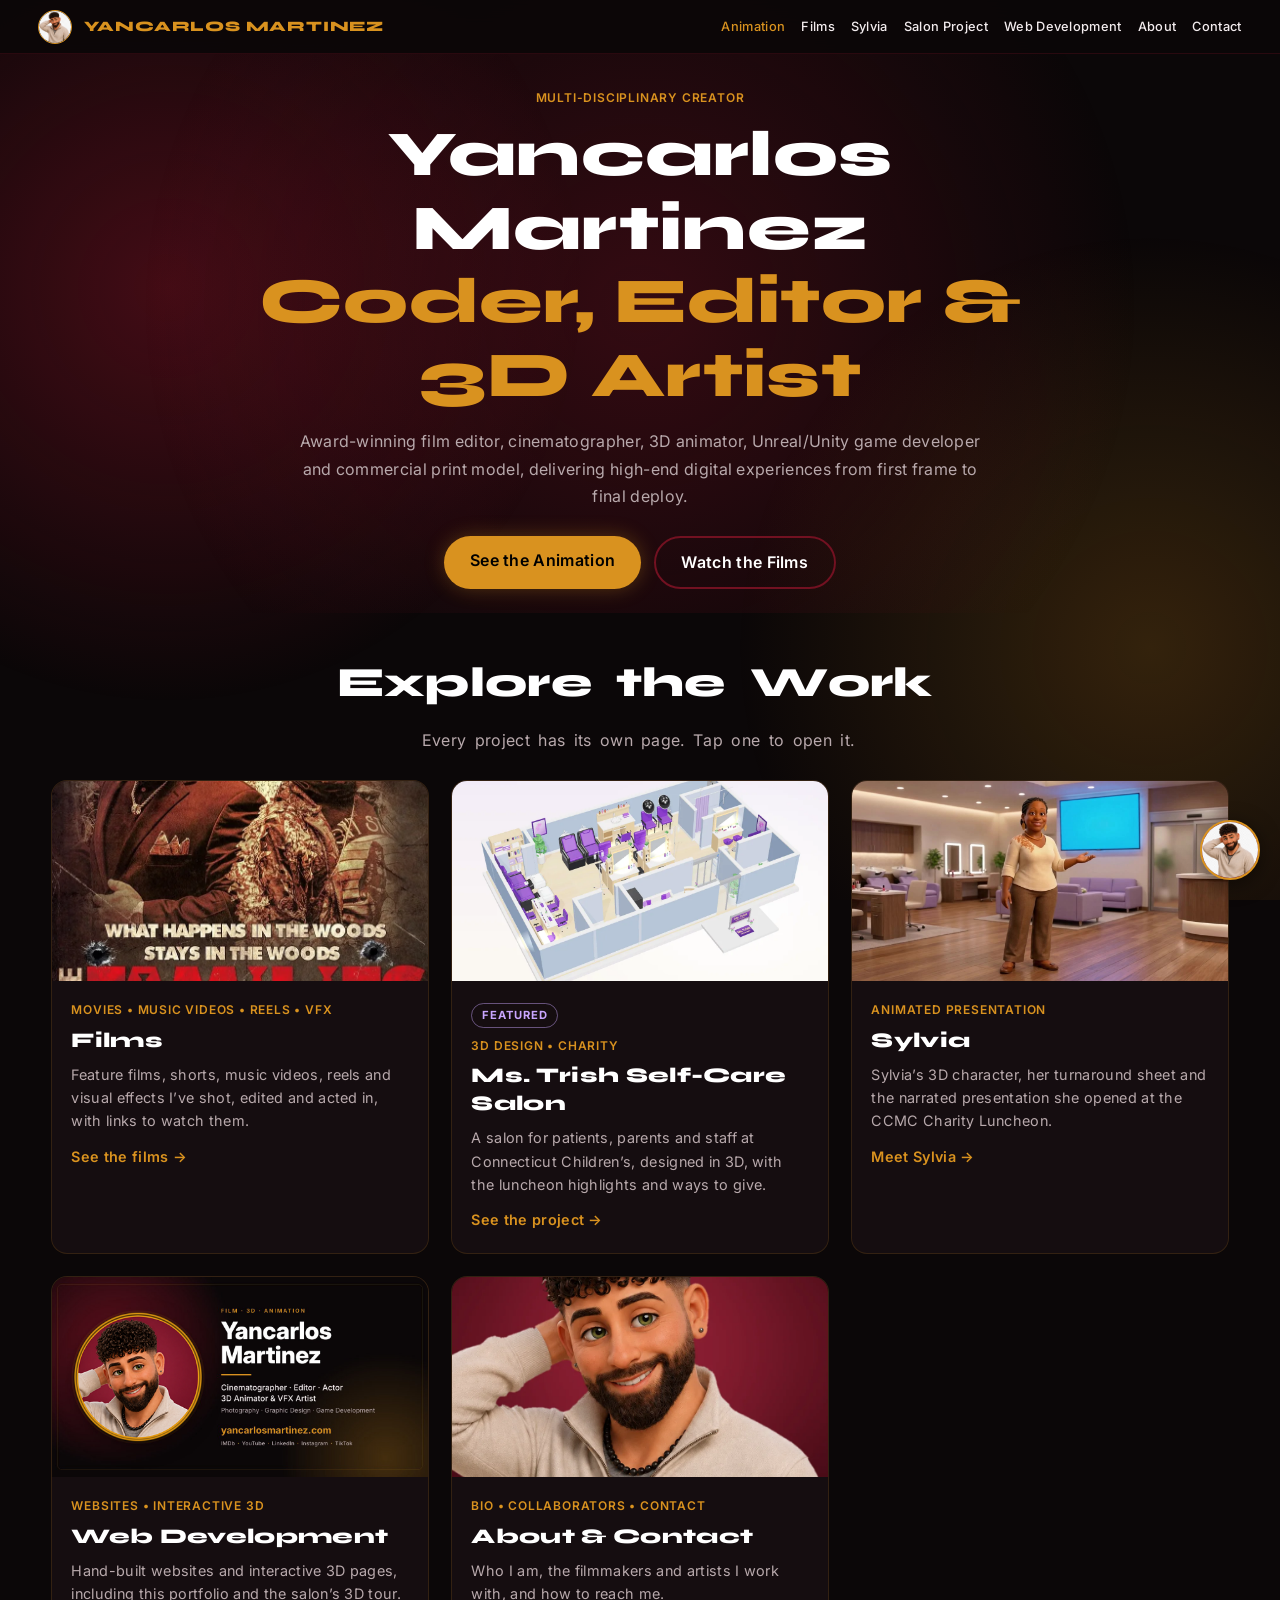
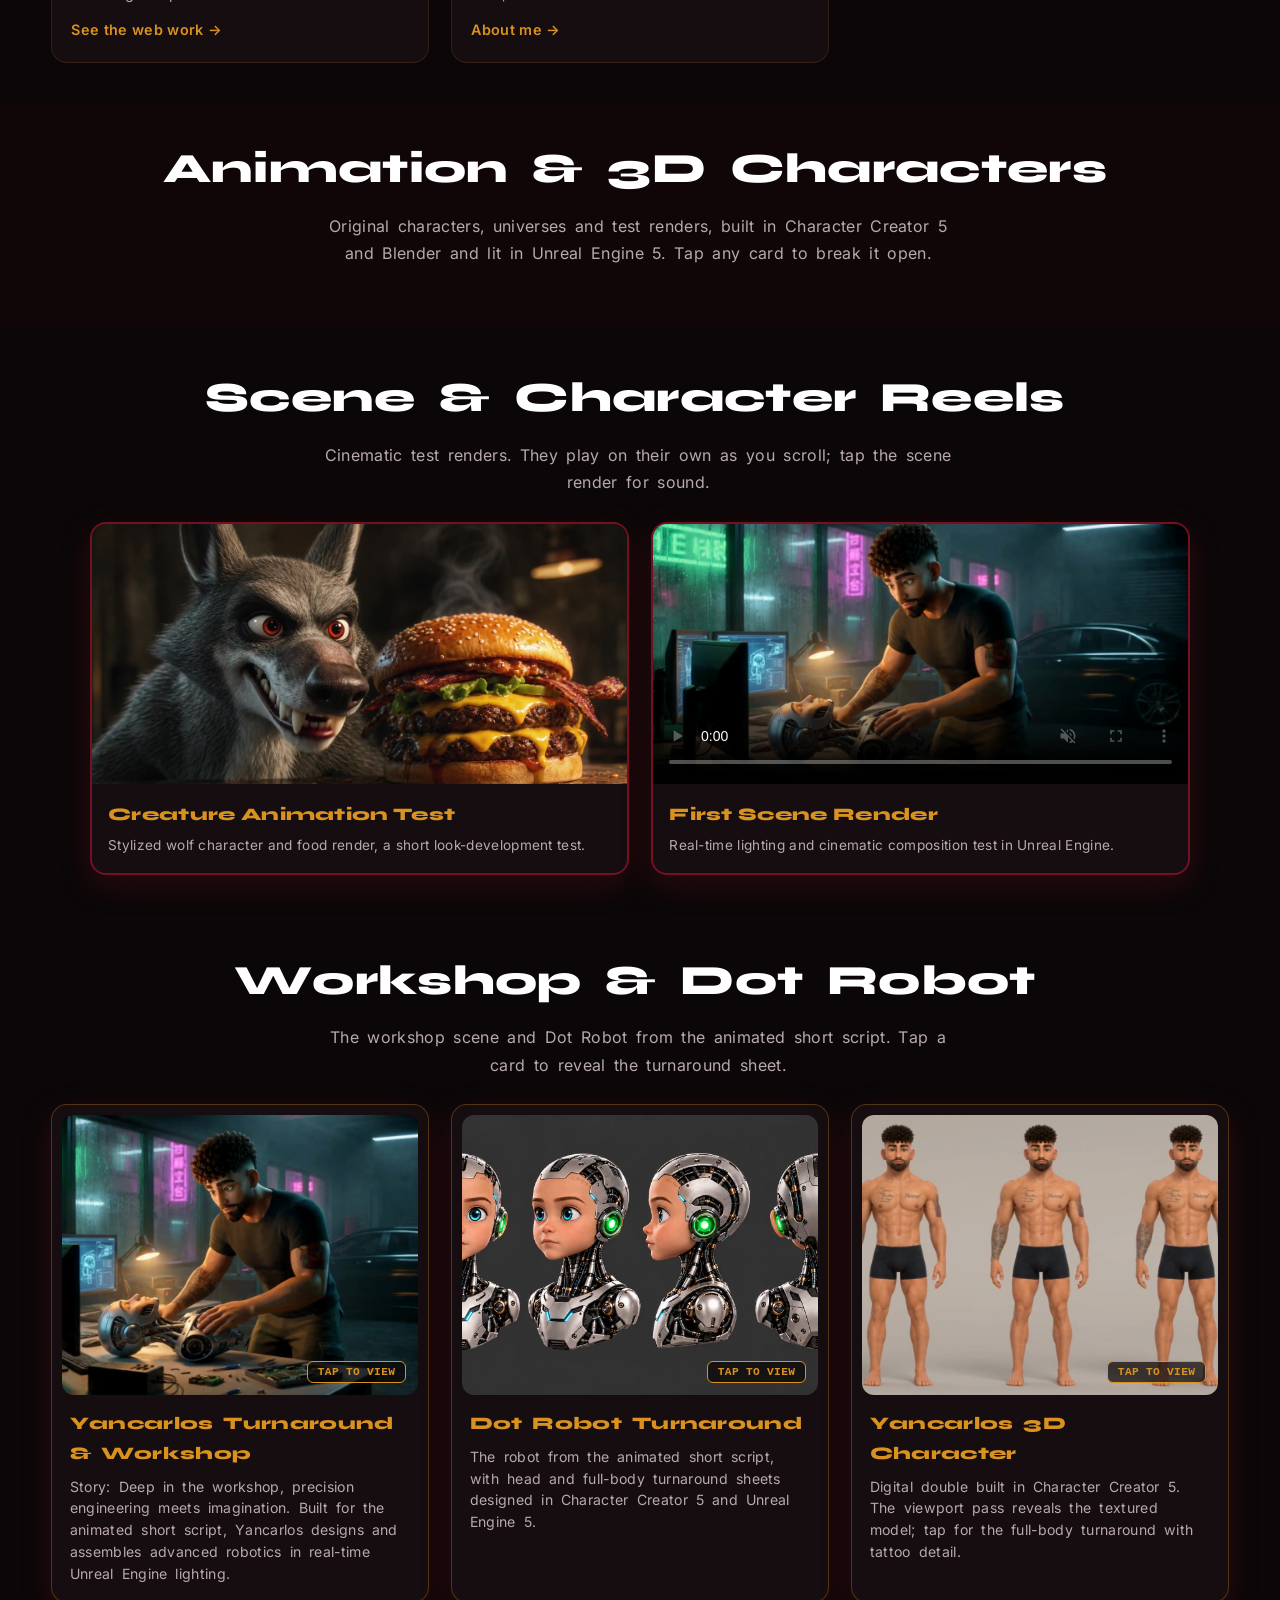
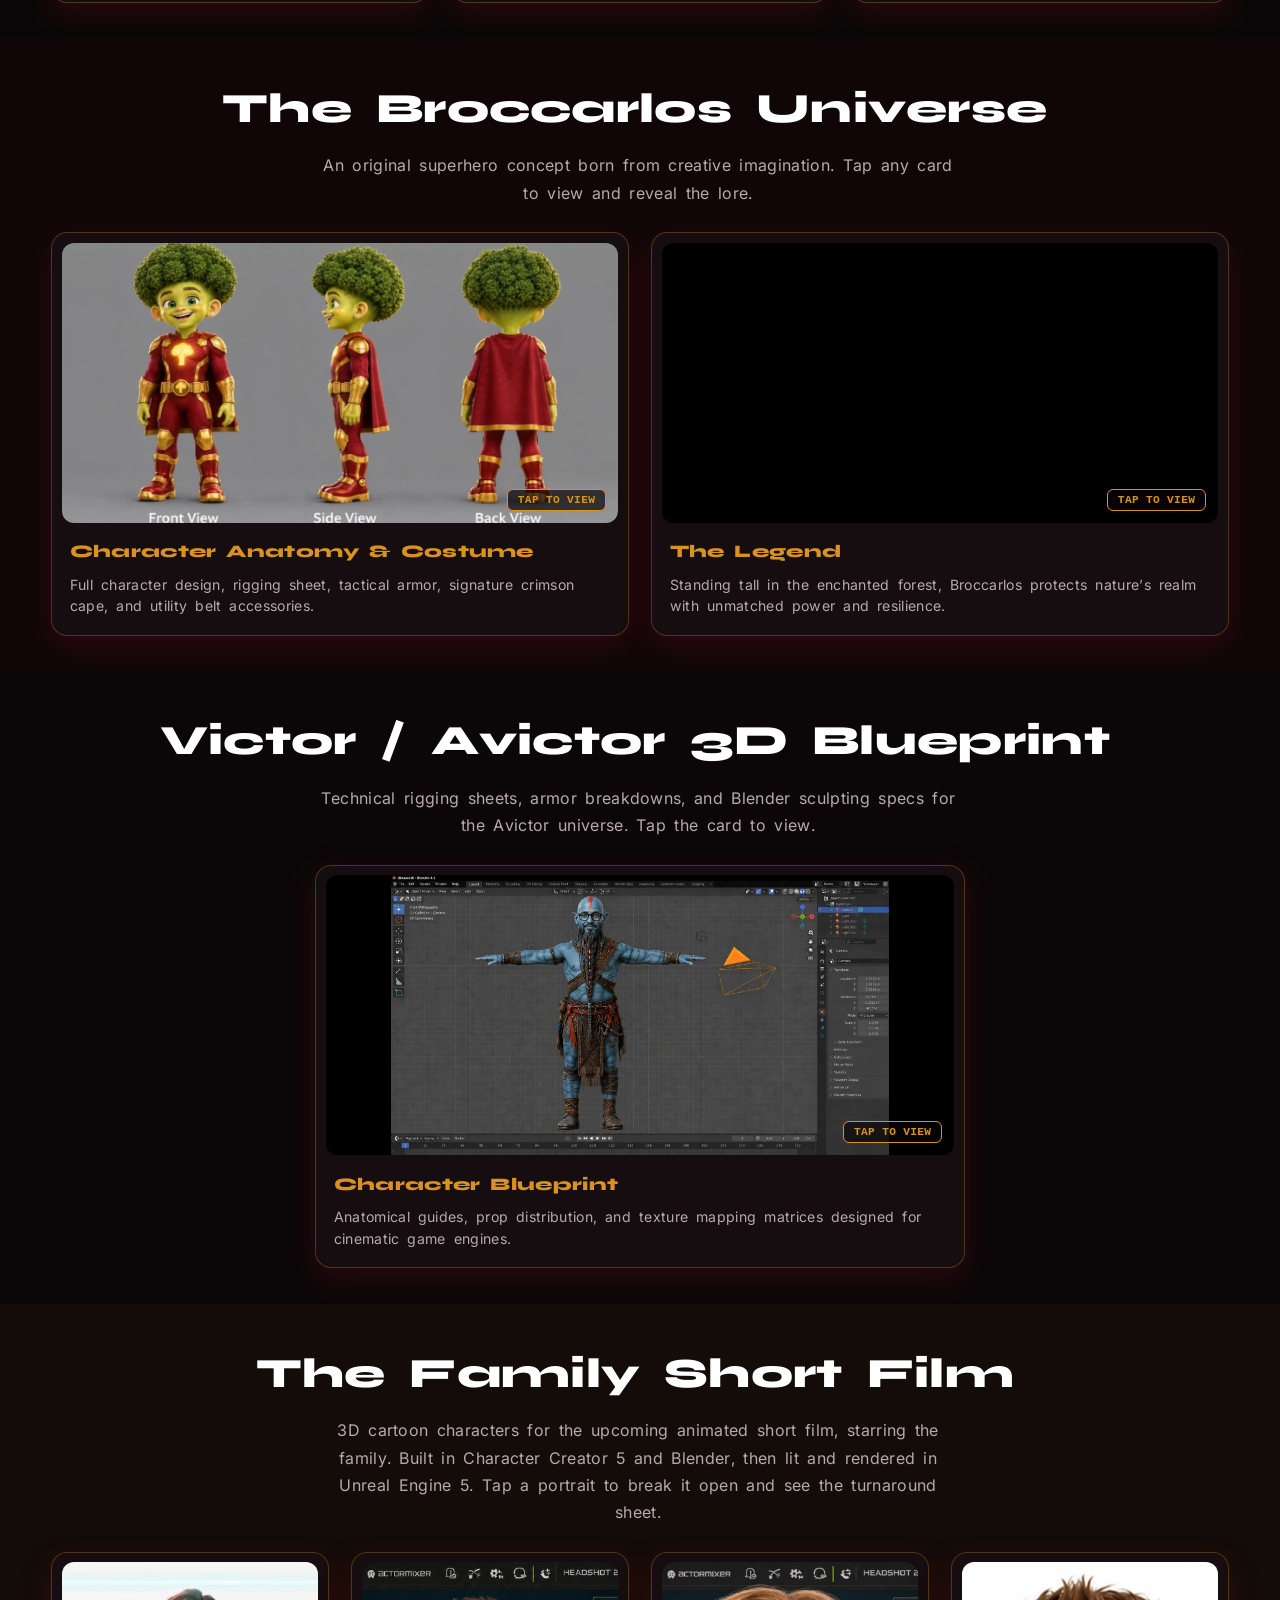
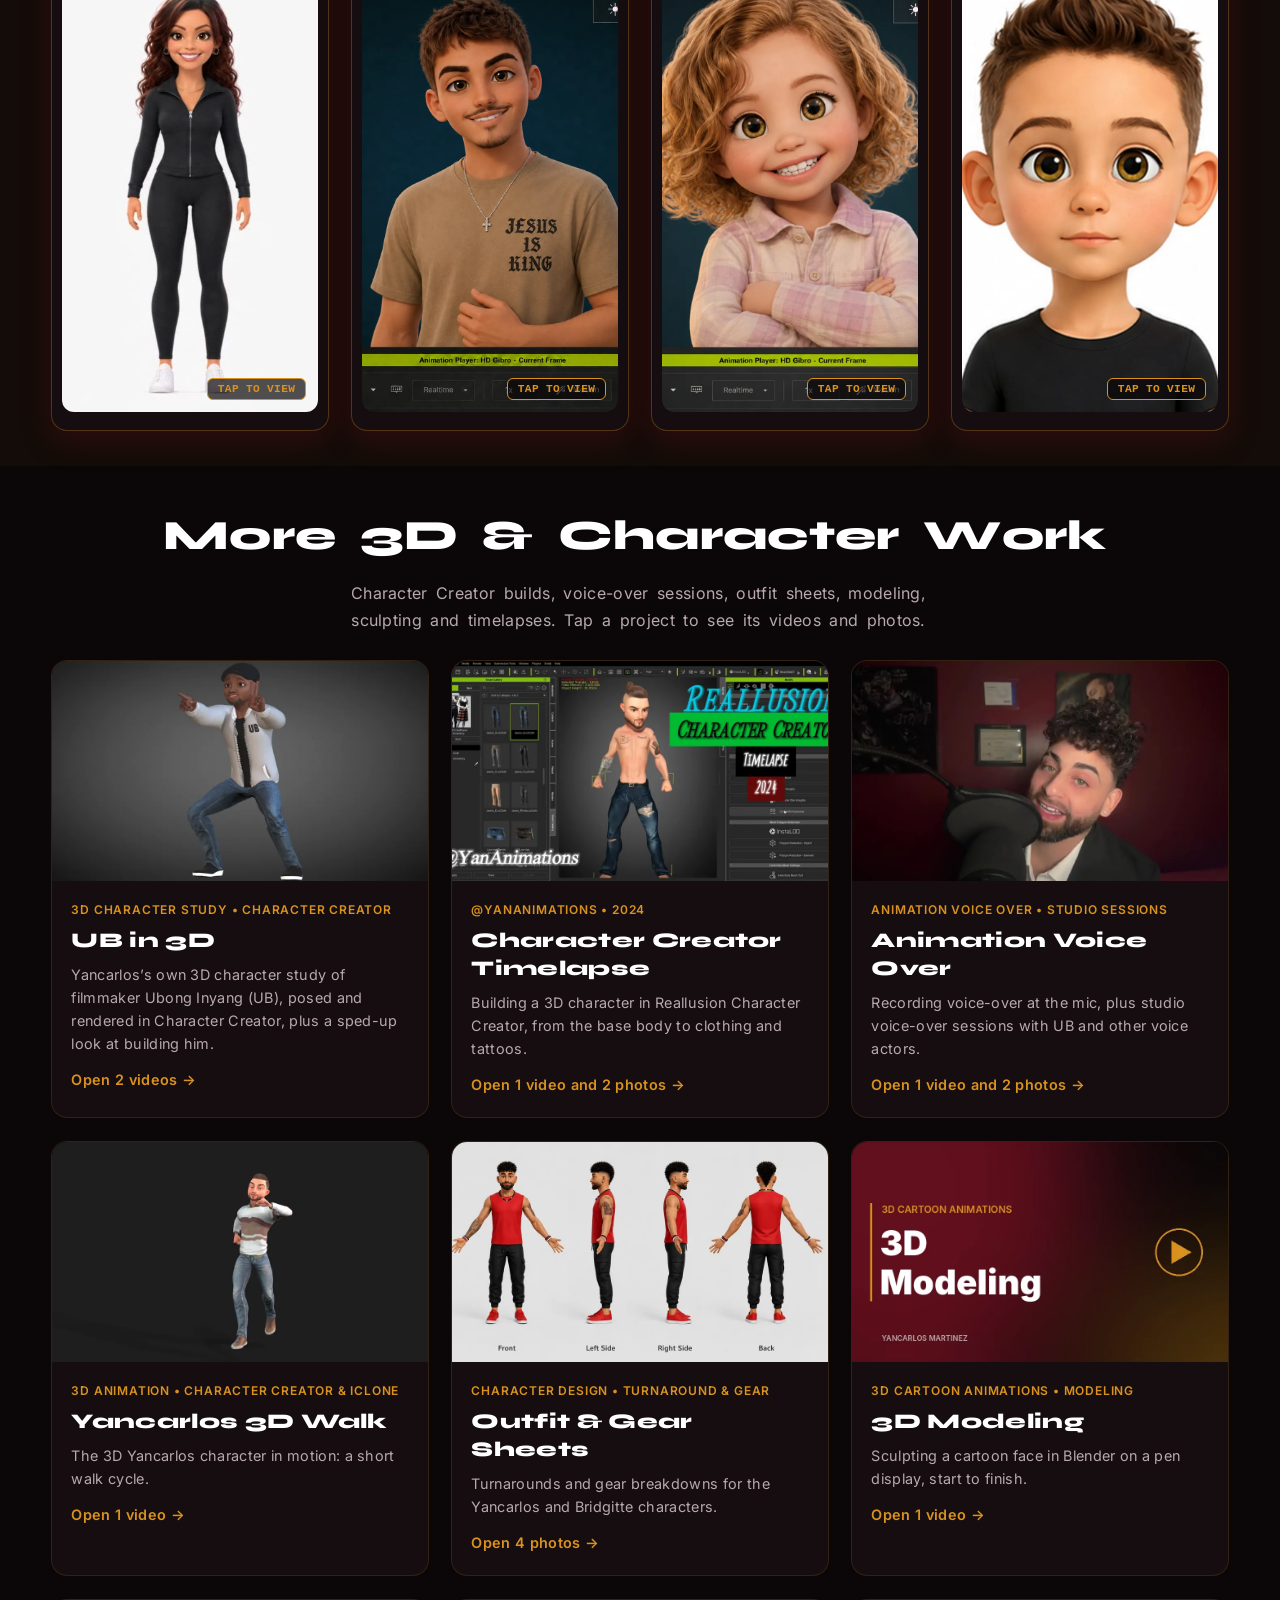
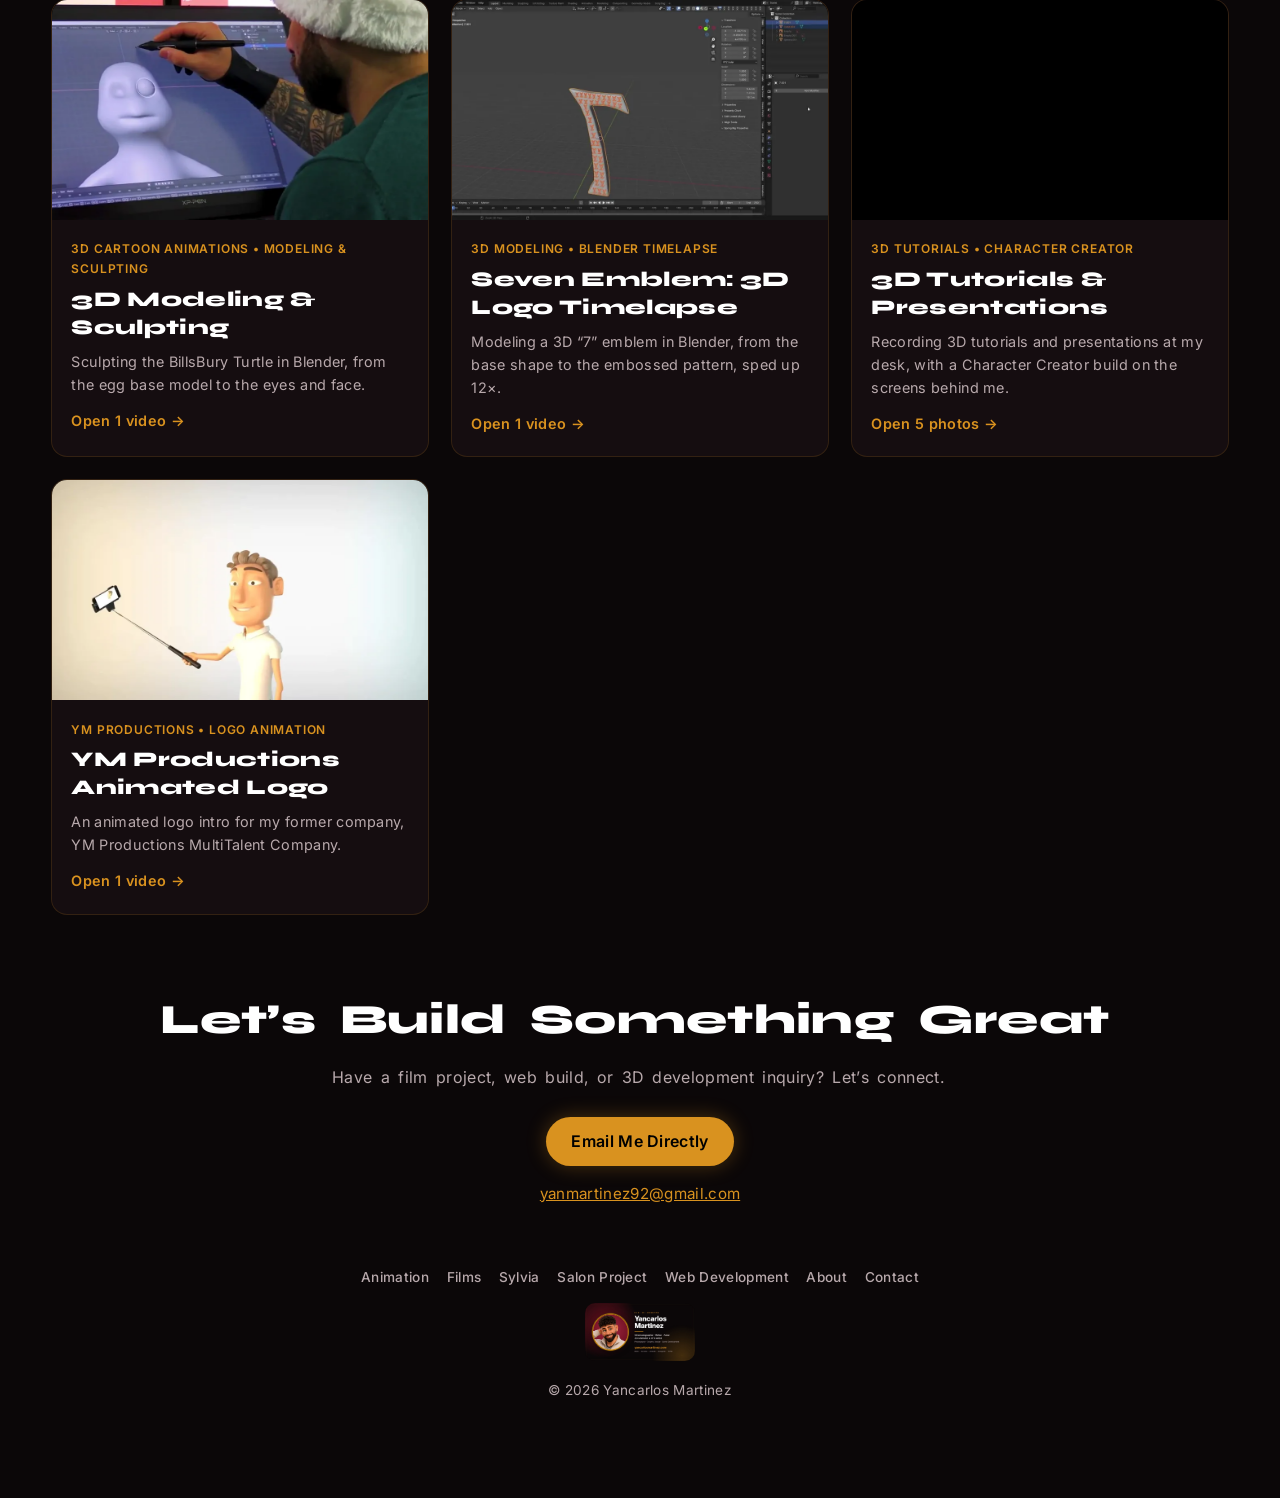
==== index.html @ 9b7ee858 "Group work by studio, fix premiere and voice-over, add cloning highlight, remove Fable Manny Films p" ====
<!DOCTYPE html>
<html lang="en">
<head>
<meta charset="utf-8">
<meta name="viewport" content="width=device-width, initial-scale=1">
<title>Yancarlos Martinez | Cinematographer, Editor, Actor &amp; 3D Animator</title>
<meta name="description" content="Yancarlos Martinez is a cinematographer, film editor, actor, 3D animator and VFX artist. See his animation, 3D characters, films and web work.">
<meta name="author" content="Yancarlos Martinez">
<meta name="robots" content="index, follow, max-image-preview:large">
<link rel="canonical" href="https://www.yancarlosmartinez.com/">
<link rel="icon" type="image/png" sizes="32x32" href="/img/favicon-32.png">
<link rel="apple-touch-icon" href="/img/apple-touch-icon.png">
<meta property="og:type" content="website">
<meta property="og:site_name" content="Yancarlos Martinez">
<meta property="og:url" content="https://www.yancarlosmartinez.com/">
<meta property="og:title" content="Yancarlos Martinez | Cinematographer, Editor, Actor &amp; 3D Animator">
<meta property="og:description" content="Yancarlos Martinez is a cinematographer, film editor, actor, 3D animator and VFX artist. See his animation, 3D characters, films and web work.">
<meta property="og:image" content="https://www.yancarlosmartinez.com/img/og-yancarlos-martinez.jpg">
<meta property="og:image:alt" content="Yancarlos Martinez: cinematographer, editor, actor, 3D animator and VFX artist. yancarlosmartinez.com">
<meta property="og:image:width" content="1200">
<meta property="og:image:height" content="630">
<meta name="twitter:card" content="summary_large_image">
<meta name="twitter:title" content="Yancarlos Martinez | Cinematographer, Editor, Actor &amp; 3D Animator">
<meta name="twitter:description" content="Yancarlos Martinez is a cinematographer, film editor, actor, 3D animator and VFX artist. See his animation, 3D characters, films and web work.">
<meta name="twitter:image" content="https://www.yancarlosmartinez.com/img/og-yancarlos-martinez.jpg">
<script type="application/ld+json">
{"@context": "https://schema.org", "@graph": [{"@type": "Person", "@id": "https://www.yancarlosmartinez.com/#person", "name": "Yancarlos Martinez", "alternateName": ["Yan Martinez", "Yan Carlos Martinez", "Yancarlos Martínez"], "url": "https://www.yancarlosmartinez.com/", "image": "https://www.yancarlosmartinez.com/img/og-yancarlos-martinez.jpg", "jobTitle": ["Cinematographer", "Film Editor", "Actor", "3D Animator", "VFX Artist"], "description": "Cinematographer, film editor, actor, 3D animator and VFX artist. Also a photographer, graphic designer, web developer and game developer.", "knowsAbout": ["Cinematography", "Film editing", "Visual effects", "3D animation", "Character Creator", "Blender", "Unreal Engine", "Unity", "Photography", "Graphic design", "Web development", "Game development"], "email": "mailto:yanmartinez92@gmail.com", "alumniOf": ["New York Film Academy", "Goodwin College"], "sameAs": ["https://www.imdb.com/name/nm11192416/", "https://www.linkedin.com/in/yancarlos-martinez-56a610203/", "https://www.youtube.com/@YanAnimations3D", "https://www.instagram.com/yancarlosmart1nez/", "https://www.facebook.com/yancarlosmart1nez/", "https://www.tiktok.com/@yancarlosmart1nez"]}, {"@type": "WebSite", "@id": "https://www.yancarlosmartinez.com/#website", "name": "Yancarlos Martinez", "alternateName": "yancarlosmartinez.com", "url": "https://www.yancarlosmartinez.com/", "publisher": {"@id": "https://www.yancarlosmartinez.com/#person"}}, {"@type": "ProfilePage", "@id": "https://www.yancarlosmartinez.com/#page", "url": "https://www.yancarlosmartinez.com/", "name": "Yancarlos Martinez | Cinematographer, Editor, Actor & 3D Animator", "isPartOf": {"@id": "https://www.yancarlosmartinez.com/#website"}, "mainEntity": {"@id": "https://www.yancarlosmartinez.com/#person"}}]}
</script>
<link rel="preconnect" href="https://fonts.googleapis.com">
<link rel="preconnect" href="https://fonts.gstatic.com" crossorigin>
<link href="https://fonts.googleapis.com/css2?family=Syne:wght@700;800&family=Inter:wght@400;500;600&display=swap" rel="stylesheet">
<link rel="stylesheet" href="/assets/site.css?v=20261103b">
</head>
<body class="page-home">

<div class="amb" aria-hidden="true"><i class="orb o1"></i><i class="orb o2"></i></div>

<header>
  <a href="/" class="brand"><img src="/img/yans-cartoon-headshot.webp" alt="Yancarlos"><span>YANCARLOS MARTINEZ</span></a>
  <button id="mn" aria-label="Open menu" aria-expanded="false" aria-controls="nv">&#9776;</button>
  <nav id="nv">
    <a href="/" aria-current="page">Animation</a>
    <a href="/films/">Films</a>
    <a href="/sylvia/">Sylvia</a>
    <a href="/salon/">Salon Project</a>
    <a href="/web-development/">Web Development</a>
    <a href="/about/">About</a>
    <a href="/about/#contact">Contact</a>
  </nav>
</header>

<main>
<!-- Intro video: appears only once /media/yancarlos-intro.mp4 is uploaded; visitors can skip it -->
<div id="intro" class="intro" hidden>
  <video id="introV" data-src="/media/yancarlos-intro.mp4" muted playsinline preload="none" aria-label="Yancarlos Martinez animated intro"></video>
  <div class="ib"><button id="introSnd" type="button">Sound on</button><button id="skip" class="skip" type="button">Skip intro ›</button></div>
</div>

<section class="hero">
  <div>
    <div class="meta">Multi-Disciplinary Creator</div>
    <h1>Yancarlos Martinez <span>Coder, Editor &amp; 3D Artist</span></h1>
    <p>Award-winning film editor, cinematographer, 3D animator, Unreal/Unity game developer and commercial print model, delivering high-end digital experiences from first frame to final deploy.</p>
    <div class="btns"><a href="#animation" class="btn btn-primary">See the Animation</a><a href="/films/" class="btn btn-outline">Watch the Films</a></div>
  </div>
</section>

<section id="explore">
  <h2 class="ttl shatter">Explore the Work</h2>
  <p class="desc shatter">Every project has its own page. Tap one to open it.</p>
  <div class="grid dir">
    <div class="card"><a href="/films/"><img src="/work/the-families-feud/thumb.webp" alt="The Families Feud movie poster" loading="lazy" decoding="async"><div class="cc"><div class="meta">Movies • Music Videos • Reels • VFX</div><h3>Films</h3><p>Feature films, shorts, music videos, reels and visual effects I’ve shot, edited and acted in, with links to watch them.</p><span class="more">See the films →</span></div></a></div>
    <div class="card"><a href="/salon/"><img src="/salon/img/salon-full.webp" alt="3D model of the Ms. Trish Self-Care Salon" loading="lazy" decoding="async"><div class="cc"><span class="tag">Featured</span><div class="meta">3D Design • Charity</div><h3>Ms. Trish Self-Care Salon</h3><p>A salon for patients, parents and staff at Connecticut Children’s, designed in 3D, with the luncheon highlights and ways to give.</p><span class="more">See the project →</span></div></a></div>
    <div class="card"><a href="/sylvia/"><img src="/img/sylvia-speech-poster.jpg" alt="Sylvia’s animated welcome" loading="lazy" decoding="async"><div class="cc"><div class="meta">Animated Presentation</div><h3>Sylvia</h3><p>Sylvia’s 3D character, her turnaround sheet and the narrated presentation she opened at the CCMC Charity Luncheon.</p><span class="more">Meet Sylvia →</span></div></a></div>
    <div class="card"><a href="/web-development/"><img src="/img/og-yancarlos-martinez.jpg" alt="The yancarlosmartinez.com share card" loading="lazy" decoding="async"><div class="cc"><div class="meta">Websites • Interactive 3D</div><h3>Web Development</h3><p>Hand-built websites and interactive 3D pages, including this portfolio and the salon’s 3D tour.</p><span class="more">See the web work →</span></div></a></div>
    <div class="card"><a href="/about/"><img src="/img/about-portrait.webp" alt="Yancarlos as a 3D cartoon character" loading="lazy" decoding="async"><div class="cc"><div class="meta">Bio • Collaborators • Contact</div><h3>About &amp; Contact</h3><p>Who I am, the filmmakers and artists I work with, and how to reach me.</p><span class="more">About me →</span></div></a></div>
  </div>
</section>

<section id="animation" class="tint">
  <h2 class="ttl shatter">Animation &amp; 3D Characters</h2>
  <p class="desc shatter">Original characters, universes and test renders, built in Character Creator 5 and Blender and lit in Unreal Engine 5. Tap any card to break it open.</p>
</section>

<!-- Reels: the creature test plays on its own (silent loop); the first scene render has player controls -->
<section id="reels">
  <h2 class="ttl shatter">Scene &amp; Character Reels</h2>
  <p class="desc shatter">Cinematic test renders. They play on their own as you scroll; tap the scene render for sound.</p>
  <div class="grid" style="max-width:1100px;margin:0 auto">
    <div class="vid">
      <video src="/ResultVideo.mp4" poster="/img/result-video-poster.jpg" autoplay muted loop playsinline preload="auto" aria-label="Creature animation test"></video>
      <div><h3>Creature Animation Test</h3><p>Stylized wolf character and food render, a short look-development test.</p></div>
    </div>
    <div class="vid">
      <video src="/Yan%27s%20first%20scene.mp4" poster="/img/first-scene-poster.jpg" controls muted loop playsinline preload="metadata" aria-label="First scene render"></video>
      <div><h3>First Scene Render</h3><p>Real-time lighting and cinematic composition test in Unreal Engine.</p></div>
    </div>
  </div>
</section>

<section id="workshop-section">
  <h2 class="ttl shatter">Workshop &amp; Dot Robot</h2>
  <p class="desc shatter">The workshop scene and Dot Robot from the animated short script. Tap a card to reveal the turnaround sheet.</p>
  <div class="grid">
    <div class="flip-card">
      <div class="stage"><div class="ff"><video src="/Yan%27s%20first%20scene.mp4" poster="/img/first-scene-poster.jpg" autoplay muted loop playsinline preload="metadata"></video></div><div class="fb"><img src="/img/yans-turnaround-sheet.webp" alt="Yancarlos turnaround sheet" loading="lazy" decoding="async"></div></div>
      <div class="info"><h3 class="shatter">Yancarlos Turnaround &amp; Workshop</h3><p class="shatter">Story: Deep in the workshop, precision engineering meets imagination. Built for the animated short script, Yancarlos designs and assembles advanced robotics in real-time Unreal Engine lighting.</p></div>
    </div>
    <div class="flip-card">
      <div class="stage"><div class="ff"><img src="/img/dot-robot-head-turnaround-sheet.webp" alt="Dot Robot head turnaround: front, three-quarter, side and back" loading="lazy" decoding="async"></div><div class="fb"><img src="/img/dot-robot-full-body-turnaround-sheet.webp" alt="Dot Robot full-body turnaround" loading="lazy" decoding="async"></div></div>
      <div class="info"><h3 class="shatter">Dot Robot Turnaround</h3><p class="shatter">The robot from the animated short script, with head and full-body turnaround sheets designed in Character Creator 5 and Unreal Engine 5.</p></div>
    </div>
    <div class="flip-card">
      <div class="stage"><div class="ff"><video src="/Yan%20Turnaround%20viewport.mp4" poster="/img/yan-viewport-poster.jpg" autoplay muted loop playsinline preload="metadata" aria-label="Yancarlos 3D character turnaround in the viewport"></video></div><div class="fb"><img src="/img/yan-tattoos.webp" alt="Yancarlos 3D character full-body turnaround with tattoo detail" loading="lazy" decoding="async"></div></div>
      <div class="info"><h3 class="shatter">Yancarlos 3D Character</h3><p class="shatter">Digital double built in Character Creator 5. The viewport pass reveals the textured model; tap for the full-body turnaround with tattoo detail.</p></div>
    </div>
  </div>
</section>

<section id="broccoli-section" class="tint">
  <h2 class="ttl shatter">The Broccarlos Universe</h2>
  <p class="desc shatter">An original superhero concept born from creative imagination. Tap any card to view and reveal the lore.</p>
  <div class="grid">
    <div class="flip-card">
      <div class="stage"><div class="ff"><video src="/Broccarlos%20Viewport.mp4" poster="/img/broccarlos-viewport-poster.jpg" autoplay muted loop playsinline preload="metadata" aria-label="Broccarlos turnaround in the viewport"></video></div><div class="fb"><img src="/img/broccoli-hero-costume-breakdown-sheet.webp" alt="Broccarlos costume breakdown" loading="lazy" decoding="async"></div></div>
      <div class="info"><h3 class="shatter">Character Anatomy &amp; Costume</h3><p class="shatter">Full character design, rigging sheet, tactical armor, signature crimson cape, and utility belt accessories.</p></div>
    </div>
    <div class="flip-card">
      <div class="stage"><div class="ff"><img src="/img/broccoli-hero-in-the-enchanted-forest.webp" alt="Broccarlos in the enchanted forest" loading="lazy" decoding="async"></div><div class="fb"><img src="/img/broccoli-boy-character-turnaround.webp" alt="Broccarlos turnaround" loading="lazy" decoding="async"></div></div>
      <div class="info"><h3 class="shatter">The Legend</h3><p class="shatter">Standing tall in the enchanted forest, Broccarlos protects nature’s realm with unmatched power and resilience.</p></div>
    </div>
  </div>
</section>

<section id="victor-section">
  <h2 class="ttl shatter">Victor / Avictor 3D Blueprint</h2>
  <p class="desc shatter">Technical rigging sheets, armor breakdowns, and Blender sculpting specs for the Avictor universe. Tap the card to view.</p>
  <div class="mid">
    <div class="flip-card">
      <div class="stage"><div class="ff"><img class="fit" src="/img/blender-avictor.webp" alt="Avictor rigged in Blender" loading="lazy" decoding="async"></div><div class="fb"><img src="/img/victor-character-blueprint.webp" alt="Victor character blueprint" loading="lazy" decoding="async"></div></div>
      <div class="info"><h3 class="shatter">Character Blueprint</h3><p class="shatter">Anatomical guides, prop distribution, and texture mapping matrices designed for cinematic game engines.</p></div>
    </div>
  </div>
</section>

<!-- Family: short film cast (tap a portrait to shatter it into the turnaround sheet) -->
<section class="tint2" id="family-section">
  <h2 class="ttl shatter">The Family Short Film</h2>
  <p class="desc shatter">3D cartoon characters for the upcoming animated short film, starring the family. Built in Character Creator 5 and Blender, then lit and rendered in Unreal Engine 5. Tap a portrait to break it open and see the turnaround sheet.</p>
  <div class="grid fam">
    <div class="flip-card">
      <div class="stage">
        <div class="ff"><video src="/Bri%20Turnaround%20Viewport.mp4" poster="/img/bri-viewport-poster.jpg" autoplay muted loop playsinline preload="metadata" aria-label="Bridgitte turnaround in the viewport"></video></div>
        <div class="fb sheet">
          <div class="sheet-img"><img src="/img/bri-profile.webp" alt="Bridgitte’s character sheet: full-length front, side and back views with close-ups of her face, hair, outfit and sneakers" loading="lazy" decoding="async"></div>
          <div class="sheet-txt">
            <div class="meta">Short Film • Mom</div>
            <h3>Bridgitte</h3>
            <p>Mom in the animated short. Built in Character Creator 5 with facial sculpting, hair simulation and rigging, modeled and shaded in Blender, then brought into Unreal Engine 5 for lighting and rendering.</p>
          </div>
        </div>
      </div>
    </div>
    <div class="flip-card">
      <div class="stage">
        <div class="ff"><img src="/img/emmanuel-cc5.webp" alt="Emmanuel portrait" loading="lazy" decoding="async"></div>
        <div class="fb sheet">
          <div class="sheet-img"><img src="/img/emmanuel.webp" alt="Emmanuel full-body turnaround: front, side and back" loading="lazy" decoding="async"></div>
          <div class="sheet-txt">
            <div class="meta">Short Film • Son</div>
            <h3>Emmanuel</h3>
            <p>Son in the animated short. Built in Character Creator 5, modeled and shaded in Blender, then brought into Unreal Engine 5 for studio lighting and render tests.</p>
          </div>
        </div>
      </div>
    </div>
    <div class="flip-card">
      <div class="stage">
        <div class="ff"><img src="/img/olivia-cc5.webp" alt="Olivia portrait" loading="lazy" decoding="async"></div>
        <div class="fb sheet">
          <div class="sheet-img"><img src="/img/olivia.webp" alt="Olivia full-body turnaround: front, side and back" loading="lazy" decoding="async"></div>
          <div class="sheet-txt">
            <div class="meta">Short Film • Daughter</div>
            <h3>Olivia</h3>
            <p>Daughter in the animated short. Built in Character Creator 5 with detailed expression rigging, modeled and shaded in Blender, then brought into Unreal Engine 5 for lighting and rendering.</p>
          </div>
        </div>
      </div>
    </div>
    <div class="flip-card">
      <div class="stage">
        <div class="ff"><img src="/img/youngest-son-headshot.webp" alt="Youngest son portrait" loading="lazy" decoding="async"></div>
        <div class="fb sheet">
          <div class="sheet-img"><img src="/img/youngest-son-turnaround.webp" alt="Youngest son full-body turnaround: front, side and back" loading="lazy" decoding="async"></div>
          <div class="sheet-txt">
            <div class="meta">Short Film • Youngest Son</div>
            <h3>The Youngest Son</h3>
            <p>The 9-year-old in the animated short, full of hyperactive energy. Built in Character Creator 5, modeled and shaded in Blender, then brought into Unreal Engine 5 for lighting and rendering.</p>
          </div>
        </div>
      </div>
    </div>
  </div>
</section>

<section id="more-animation">
  <h2 class="ttl shatter">More 3D &amp; Character Work</h2>
  <p class="desc shatter">Character Creator builds, voice-over sessions, outfit sheets, modeling, sculpting and timelapses. Tap a project to see its videos and photos.</p>
  <div class="grid pgrid">
    <div class="card proj" data-cat="cartoons" data-p="ub-cartoon" tabindex="0" role="button" aria-haspopup="dialog">
      <video class="cv" data-src="/work/ub-cartoon/preview.mp4" poster="/work/ub-cartoon/thumb.webp" muted loop playsinline preload="none" aria-label="UB as a 3D cartoon character introducing himself"></video>
      <div class="cc"><div class="meta">3D Character Study • Character Creator</div><h3>UB in 3D</h3><p>Yancarlos’s own 3D character study of filmmaker Ubong Inyang (UB), posed and rendered in Character Creator, plus a sped-up look at building him.</p><span class="more">Open 2 videos →</span></div>
    </div>
    <div class="card proj" data-cat="animation" data-p="cc-timelapse" tabindex="0" role="button" aria-haspopup="dialog">
      <video class="cv" data-src="/work/cc-timelapse/preview.mp4" poster="/work/cc-timelapse/thumb.webp" muted loop playsinline preload="none" aria-label="Building a 3D character in Character Creator"></video>
      <div class="cc"><div class="meta">@YanAnimations • 2024</div><h3>Character Creator Timelapse</h3><p>Building a 3D character in Reallusion Character Creator, from the base body to clothing and tattoos.</p><span class="more">Open 1 video and 2 photos →</span></div>
    </div>
    <div class="card proj" data-cat="animation" data-p="voice-over" tabindex="0" role="button" aria-haspopup="dialog">
      <video class="cv" data-src="/work/voice-over/preview.mp4" poster="/work/voice-over/thumb_mic.webp" muted loop playsinline preload="none" aria-label="Yancarlos performing character lines at the studio mic"></video>
      <div class="cc"><div class="meta">Animation Voice Over • Studio Sessions</div><h3>Animation Voice Over</h3><p>Recording voice-over at the mic, plus studio voice-over sessions with UB and other voice actors.</p><span class="more">Open 1 video and 2 photos →</span></div>
    </div>
    <div class="card proj" data-cat="animation" data-p="yan-walk" tabindex="0" role="button" aria-haspopup="dialog">
      <video class="cv" data-src="/work/yan-walk/preview.mp4" poster="/work/yan-walk/thumb.webp" muted loop playsinline preload="none" aria-label="The 3D Yancarlos character walking"></video>
      <div class="cc"><div class="meta">3D Animation • Character Creator &amp; iClone</div><h3>Yancarlos 3D Walk</h3><p>The 3D Yancarlos character in motion: a short walk cycle.</p><span class="more">Open 1 video →</span></div>
    </div>
    <div class="card proj" data-cat="animation" data-p="outfit-sheets" tabindex="0" role="button" aria-haspopup="dialog">
      <img src="/work/outfit-sheets/thumb.webp" alt="Yancarlos character turnaround in a red shirt" loading="lazy" decoding="async">
      <div class="cc"><div class="meta">Character Design • Turnaround &amp; Gear</div><h3>Outfit &amp; Gear Sheets</h3><p>Turnarounds and gear breakdowns for the Yancarlos and Bridgitte characters.</p><span class="more">Open 4 photos →</span></div>
    </div>
    <div class="card proj" data-cat="animation" data-p="3d-modeling" tabindex="0" role="button" aria-haspopup="dialog">
      <video class="cv" data-src="/work/3d-modeling/preview.mp4" poster="/work/3d-modeling/thumb.webp" muted loop playsinline preload="none" aria-label="3D modeling and sculpting a face in Blender"></video>
      <div class="cc"><div class="meta">3D Cartoon Animations • Modeling</div><h3>3D Modeling</h3><p>Sculpting a cartoon face in Blender on a pen display, start to finish.</p><span class="more">Open 1 video →</span></div>
    </div>
    <div class="card proj" data-cat="animation" data-p="3d-sculpting" tabindex="0" role="button" aria-haspopup="dialog">
      <video class="cv" data-src="/work/3d-sculpting/preview.mp4" poster="/work/3d-sculpting/thumb.webp" muted loop playsinline preload="none" aria-label="Sculpting a cartoon turtle in Blender on a pen display"></video>
      <div class="cc"><div class="meta">3D Cartoon Animations • Modeling &amp; Sculpting</div><h3>3D Modeling &amp; Sculpting</h3><p>Sculpting the BillsBury Turtle in Blender, from the egg base model to the eyes and face.</p><span class="more">Open 1 video →</span></div>
    </div>
    <div class="card proj" data-cat="animation" data-p="seven-emblem" tabindex="0" role="button" aria-haspopup="dialog">
      <video class="cv" data-src="/work/seven-emblem/preview.mp4" poster="/work/seven-emblem/thumb.webp" muted loop playsinline preload="none" aria-label="Modeling a 3D seven emblem in Blender"></video>
      <div class="cc"><div class="meta">3D Modeling • Blender Timelapse</div><h3>Seven Emblem: 3D Logo Timelapse</h3><p>Modeling a 3D “7” emblem in Blender, from the base shape to the embossed pattern, sped up 12×.</p><span class="more">Open 1 video →</span></div>
    </div>
    <div class="card proj" data-cat="animation" data-p="3d-tutorials" tabindex="0" role="button" aria-haspopup="dialog">
      <img src="/work/3d-tutorials/thumb.webp" alt="Recording a 3D tutorial at the desk with a Character Creator build on screen" loading="lazy" decoding="async">
      <div class="cc"><div class="meta">3D Tutorials • Character Creator</div><h3>3D Tutorials &amp; Presentations</h3><p>Recording 3D tutorials and presentations at my desk, with a Character Creator build on the screens behind me.</p><span class="more">Open 5 photos →</span></div>
    </div>
    <div class="card proj" data-cat="animation" data-p="ym-logo-intro" tabindex="0" role="button" aria-haspopup="dialog">
      <video class="cv" data-src="/work/ym-logo-intro/preview.mp4" poster="/work/ym-logo-intro/thumb.webp" muted loop playsinline preload="none" aria-label="A cartoon character taking a selfie in the YM Productions logo intro"></video>
      <div class="cc"><div class="meta">YM Productions • Logo Animation</div><h3>YM Productions Animated Logo</h3><p>An animated logo intro for my former company, YM Productions MultiTalent Company.</p><span class="more">Open 1 video →</span></div>
    </div>
  </div>
</section>

<dialog id="pv" aria-labelledby="pvT">
  <div class="pv-in">
    <button class="pv-x" type="button" aria-label="Close">&times;</button>
    <div class="meta" id="pvM"></div>
    <h3 id="pvT"></h3>
    <p id="pvD"></p>
    <div id="pvL"></div>
    <div class="pv-media" id="pvG"></div>
  </div>
</dialog>

<section id="contact">
  <h2 class="ttl shatter">Let’s Build Something Great</h2>
  <p class="desc shatter">Have a film project, web build, or 3D development inquiry? Let’s connect.</p>
  <div class="btns"><a href="mailto:yanmartinez92@gmail.com" class="btn btn-primary">Email Me Directly</a></div>
  <span class="mail"><a href="mailto:yanmartinez92@gmail.com">yanmartinez92@gmail.com</a></span>
</section>
</main>

<footer class="site">
  <nav class="fnav" aria-label="Site pages"><a href="/">Animation</a> <a href="/films/">Films</a> <a href="/sylvia/">Sylvia</a> <a href="/salon/">Salon Project</a> <a href="/web-development/">Web Development</a> <a href="/about/">About</a> <a href="/about/#contact">Contact</a></nav>
  <img src="/img/og-yancarlos-martinez.jpg" alt="Illustration of Yancarlos Martinez" loading="lazy" decoding="async">
  <p>&copy; 2026 Yancarlos Martinez</p>
</footer>

<!-- AI assistant (fixed bottom-right) -->
<div id="ai">
  <div id="chat" class="hidden">
    <div class="ch"><span>Yancarlos AI Assistant</span><button id="xc" aria-label="Close chat">&times;</button></div>
    <div class="cb" id="msgs"><p>👋 Hey! I’m Yancarlos’s virtual assistant. Ask me about his films, IMDb-recognized editing, Unreal Engine 5 projects, 3D characters or websites!</p></div>
    <div class="ci"><input id="q" type="text" placeholder="Type a question..." aria-label="Your question"><button id="snd">Send</button></div>
  </div>
  <button id="tg" title="Toggle AI Chat" aria-label="Toggle AI chat"><img src="/img/yans-cartoon-headshot.webp" alt="Yancarlos" loading="lazy" decoding="async"></button>
</div>

<script>window.PJ={"ub-cartoon": {"t": "UB in 3D", "m": "3D Character Study • Character Creator", "d": "Yancarlos’s own 3D cartoon of filmmaker Ubong Inyang (UB), built in Character Creator: UB introducing himself, and a sped-up look at building him.", "l": null, "f": 0, "v": [{"src": "/work/ub-cartoon/v1.mp4", "poster": "/work/ub-cartoon/v1.jpg", "label": "UB introduces himself in 3D", "w": 1280, "h": 720, "mb": 0.4, "sec": 12.3, "muted": false}, {"src": "/work/ub-cartoon/v2.mp4", "poster": "/work/ub-cartoon/v2.jpg", "label": "Building UB in Character Creator (sped up 5×)", "w": 1280, "h": 680, "mb": 1.1, "sec": 47.4, "muted": true}], "i": []}, "cc-timelapse": {"t": "Character Creator Timelapse", "m": "@YanAnimations • 2024", "d": "Building a 3D character in Reallusion Character Creator, from the base body to clothing and tattoos.", "l": null, "f": 0, "v": [{"src": "/work/cc-timelapse/v1.mp4", "poster": "/work/cc-timelapse/v1.jpg", "label": "Building the character in Character Creator", "w": 1280, "h": 678, "mb": 6.8, "sec": 122.2, "muted": false}], "i": [{"src": "/work/cc-timelapse/1.webp", "w": 1600, "h": 850, "alt": "Character Creator timelapse thumbnail with a tattooed 3D character"}, {"src": "/work/cc-timelapse/2.webp", "w": 1600, "h": 900, "alt": "Styling a cartoon character’s hair and beard in Character Creator"}]}, "voice-over": {"t": "Animation Voice Over", "m": "Animation Voice Over • Studio Sessions", "d": "Voice-over sessions in the studio: Yancarlos at the mic recording his lines (shown without sound), and voice actors, including UB, recording theirs with headphones, a boom mic and the script.", "l": null, "f": 0, "v": [{"src": "/work/voice-over/v1.mp4", "poster": "/work/voice-over/v1.jpg", "label": "At the mic: a voice-over session (no sound)", "w": 960, "h": 540, "mb": 1.6, "sec": 28.0, "muted": true}], "i": [{"src": "/work/voice-over/1.webp", "w": 1600, "h": 1250, "alt": "Recording a voice-over with headphones at the studio mic"}, {"src": "/work/voice-over/2.webp", "w": 900, "h": 1600, "alt": "Reading lines from the script under the boom mic"}]}, "yan-walk": {"t": "Yancarlos 3D Walk", "m": "3D Animation • Character Creator &amp; iClone", "d": "The 3D Yancarlos character in motion: a short walk cycle.", "l": null, "f": 0, "v": [{"src": "/work/yan-walk/v1.mp4", "poster": "/work/yan-walk/v1.jpg", "label": "Walk cycle", "w": 1280, "h": 720, "mb": 0.2, "sec": 5.1, "muted": true}], "i": []}, "outfit-sheets": {"t": "Outfit &amp; Gear Sheets", "m": "Character Design • Turnaround &amp; Gear", "d": "Front, side and back turnarounds and the gear breakdowns for the Yancarlos and Bridgitte characters: clothes, shoes, hair and accessories.", "l": null, "f": 0, "v": [], "i": [{"src": "/work/outfit-sheets/1.webp", "w": 2000, "h": 1125, "alt": "Yancarlos turnaround: front, left, right and back"}, {"src": "/work/outfit-sheets/2.webp", "w": 2000, "h": 857, "alt": "Yancarlos gear sheet: shirt, pants, sneakers, hair and accessories"}, {"src": "/work/outfit-sheets/3.webp", "w": 2000, "h": 1125, "alt": "Bridgitte turnaround: front, left, right and back"}, {"src": "/work/outfit-sheets/4.webp", "w": 2000, "h": 857, "alt": "Bridgitte gear sheet: jacket, leggings, sneakers, hair and accessories"}]}, "3d-modeling": {"t": "3D Modeling", "m": "3D Cartoon Animations • Modeling", "d": "Sculpting a cartoon face in Blender on a pen display, from the first shape to the eyes and expression.", "l": null, "f": 0, "v": [{"src": "/work/3d-modeling/v1.mp4", "poster": "/work/3d-modeling/v1.jpg", "label": "3D modeling and sculpting a face", "w": 1280, "h": 720, "mb": 9.6, "sec": 59.3, "muted": false}], "i": []}, "3d-sculpting": {"t": "3D Modeling &amp; Sculpting", "m": "3D Cartoon Animations • Modeling &amp; Sculpting", "d": "Modeling and sculpting the BillsBury Turtle in Blender on a pen display: the egg base model, the letter E symbol, then the body, eyes and face.", "l": null, "f": 0, "v": [{"src": "/work/3d-sculpting/v1.mp4", "poster": "/work/3d-sculpting/v1.jpg", "label": "Modeling &amp; sculpting the BillsBury Turtle", "w": 1280, "h": 720, "mb": 10.6, "sec": 60.1, "muted": false}], "i": []}, "seven-emblem": {"t": "Seven Emblem: 3D Logo Timelapse", "m": "3D Modeling • Blender Timelapse", "d": "Modeling a 3D “7” emblem in Blender, from the base shape to the embossed monogram pattern. Nine minutes of work, sped up 12×.", "l": null, "f": 0, "v": [{"src": "/work/seven-emblem/v1.mp4", "poster": "/work/seven-emblem/v1.jpg", "label": "Modeling the Seven Emblem (sped up 12×)", "w": 1280, "h": 680, "mb": 4.8, "sec": 45.4, "muted": true}], "i": []}, "3d-tutorials": {"t": "3D Tutorials &amp; Presentations", "m": "3D Tutorials • Character Creator", "d": "Stills from the 3D tutorials and presentations I recorded at my desk, walking through a Character Creator build on the screens behind me.", "l": null, "f": 0, "v": [], "i": [{"src": "/work/3d-tutorials/5.webp", "w": 1600, "h": 900, "alt": "Working on a Character Creator face at the desk for a tutorial"}, {"src": "/work/3d-tutorials/1.webp", "w": 944, "h": 528, "alt": "Recording a 3D tutorial at the desk with a Character Creator build on screen"}, {"src": "/work/3d-tutorials/2.webp", "w": 944, "h": 528, "alt": "Explaining a step during a 3D presentation"}, {"src": "/work/3d-tutorials/3.webp", "w": 944, "h": 528, "alt": "At the desk with the mic and the Character Creator screen behind"}, {"src": "/work/3d-tutorials/4.webp", "w": 944, "h": 528, "alt": "Talking through a character build on camera"}]}, "ym-logo-intro": {"t": "YM Productions Animated Logo", "m": "YM Productions MultiTalent Company • Logo Animation", "d": "An animated logo intro for my former company, YM Productions MultiTalent Company: a 3D cartoon character takes a selfie that turns into the logo reveal.", "l": null, "f": 0, "v": [{"src": "/work/ym-logo-intro/v1.mp4", "poster": "/work/ym-logo-intro/v1.jpg", "label": "YM Productions logo intro", "w": 1280, "h": 720, "mb": 1.2, "sec": 15.0, "muted": false}], "i": []}};</script>
<script src="/assets/site.js?v=20261103b"></script>
</body>
</html>
---- assets/site.css ----
:root{--bur:#721121;--gold:#d9921f;--bg:#0b0708;--card:#150d10;--text:#f3ecee;--muted:#b8a9ac}
*{box-sizing:border-box;margin:0;padding:0;-webkit-tap-highlight-color:transparent}
html{scroll-behavior:smooth}
body{background:var(--bg);color:var(--text);font:400 1rem/1.7 'Inter',sans-serif;letter-spacing:.02rem;overflow-x:hidden;padding-bottom:4rem}
h1,h2,h3{font-family:'Syne',sans-serif;font-weight:800;color:#fff}
img,video{max-width:100%}

/* Ambient glow */
.amb{position:fixed;inset:0;z-index:-1;overflow:hidden;pointer-events:none}
.orb{position:absolute;width:clamp(340px,75vw,900px);aspect-ratio:1;border-radius:50%;animation:drift 24s ease-in-out infinite alternate}
.o1{top:-18%;left:-22%;background:radial-gradient(circle,rgba(114,17,33,.55),transparent 65%)}
.o2{bottom:-22%;right:-25%;background:radial-gradient(circle,rgba(217,146,31,.2),transparent 65%);animation-duration:30s}
@keyframes drift{to{transform:translate3d(14vw,9vh,0) scale(1.18)}}

/* Header */
header{position:fixed;top:0;left:0;width:100%;z-index:100;display:flex;justify-content:space-between;align-items:center;padding:.6rem 3%;background:rgba(11,7,8,.92);-webkit-backdrop-filter:blur(12px);backdrop-filter:blur(12px);border-bottom:1px solid rgba(114,17,33,.3)}
.brand{display:flex;align-items:center;gap:.7rem;text-decoration:none}
.brand img{width:34px;height:34px;border-radius:50%;object-fit:cover;border:1px solid var(--gold)}
.brand span{font:800 .9rem 'Syne',sans-serif;letter-spacing:.05rem;color:var(--gold)}
nav{display:flex;gap:1rem;flex-wrap:wrap}
nav a{color:var(--text);text-decoration:none;font-size:.8rem;font-weight:500;transition:color .3s}
nav a:hover{color:var(--gold)}

/* Hero (plain horizontal text, no letter animation) */
.hero{min-height:60vh;display:flex;align-items:center;justify-content:center;text-align:center;padding:5.5rem 1.2rem 1.5rem;background:radial-gradient(circle at center,rgba(114,17,33,.4),transparent 70%)}
.hero h1{font-size:clamp(2.1rem,5vw,4.2rem);line-height:1.15;max-width:900px;margin:0 auto 1rem}
.hero h1 span{display:block;color:var(--gold)}
.hero p{max-width:700px;margin:0 auto 1.6rem;color:var(--muted)}
.btns,.row{display:flex;gap:.8rem;justify-content:center;flex-wrap:wrap}
.btn{display:inline-block;padding:.7rem 1.6rem;border-radius:999px;font-weight:600;text-decoration:none;transition:.3s}
.btn:hover{transform:translateY(-3px)}
.btn-primary{background:var(--gold);color:#000;box-shadow:0 0 20px rgba(217,146,31,.3)}
.btn-primary:hover{background:#e09f2b}
.btn-outline{border:2px solid var(--bur);color:#fff}
.btn-outline:hover{background:var(--bur)}

/* Sections */
section{max-width:1300px;margin:0 auto;padding:2.2rem 4%;scroll-margin-top:56px}
.tint{background:rgba(114,17,33,.05)}
.tint2{background:rgba(217,146,31,.04)}
.shatter{display:block;width:fit-content;max-width:100%;cursor:pointer}
.ttl{font-size:clamp(1.7rem,3.5vw,2.6rem);text-align:center;margin:0 auto .5rem}
.desc{text-align:center;max-width:650px;margin:0 auto 1.6rem;color:var(--muted)}
.mid{max-width:650px;margin:0 auto}
.wide{max-width:950px;margin:0 auto}
.grid{display:grid;grid-template-columns:repeat(auto-fit,minmax(280px,1fr));gap:1.4rem}
#socials h3{font-size:1.5rem;color:var(--gold);margin:0 auto 1.2rem}

/* Section-title text shatter */
.word{display:inline-block;white-space:nowrap;margin-right:.25em}
.char{display:inline-block;transition:transform 5s cubic-bezier(.1,1,.1,1),opacity 5s ease;will-change:transform,opacity}
.char.br{transform:translate(var(--rx),var(--ry)) rotate(var(--rr)) scale(.6);opacity:.1}
.vib{animation:vib .3s ease-in-out}
@keyframes vib{0%,100%{transform:translate(0)}20%{transform:translate(-4px,4px)}40%{transform:translate(4px,-3px)}60%{transform:translate(-3px,-4px)}80%{transform:translate(3px,3px)}}

/* Tappable surfaces */
.flip-card,.card,.vid{touch-action:manipulation;-webkit-user-select:none;user-select:none}

/* Cards */
.flip-card{border:1px solid rgba(217,146,31,.3);border-radius:16px;box-shadow:0 10px 30px rgba(114,17,33,.3);background:var(--card);padding:.6rem .6rem 1.1rem}
.stage{position:relative;height:280px;border-radius:12px;background:#000;cursor:pointer}
.stage.shat{background:linear-gradient(0deg,rgba(114,17,33,.45),#000 22%)}
.ff,.fb{position:absolute;inset:0;border-radius:inherit;overflow:hidden;background:#000}
.ff img,.ff video,.fb img{width:100%;height:100%;object-fit:cover;display:block}
.ff img.fit,.fb img{object-fit:contain}
.ff::after,.fb::after{content:"TAP TO VIEW";position:absolute;right:12px;bottom:12px;z-index:3;padding:4px 10px;border:1px solid var(--gold);border-radius:6px;background:rgba(11,7,8,.7);color:var(--gold);font:700 .7rem monospace;pointer-events:none}
.fb{opacity:0;pointer-events:none;padding:1.2rem;text-align:left;display:flex;flex-direction:column;justify-content:center}
.fb h3{color:var(--gold);font-size:1.15rem;margin-bottom:.4rem}
.fb p{font-size:.88rem;line-height:1.55;color:var(--muted)}
.fb .meta{font-size:.75rem;color:var(--gold);text-transform:uppercase;letter-spacing:.05rem;font-weight:600;margin-bottom:.4rem}
.stage.flipped>.ff{opacity:0;pointer-events:none}
.stage.flipped>.fb{opacity:1;pointer-events:auto}
.stage.shat>.ff,.stage.shat>.fb{opacity:0!important}
.info{padding:.9rem .5rem 0}
.info h3{color:var(--gold);font-size:1.1rem;margin-bottom:.4rem}
.info p{font-size:.88rem;line-height:1.55;color:var(--muted)}
.meta{font-size:.75rem;color:var(--gold);text-transform:uppercase;letter-spacing:.05rem;font-weight:600;margin-bottom:.4rem}

/* Smaller finer shatter pieces */
.shards{position:absolute;inset:0;z-index:5;pointer-events:none}
.shard{position:absolute;overflow:hidden;will-change:transform}
.shard>.g{inset:auto;overflow:hidden;border-radius:12px;opacity:1;transition:opacity .4s;pointer-events:none}
.shards.sw .o{opacity:0}

/* Robotic electric saber lightning */
.saber{position:absolute;z-index:99999;pointer-events:none;overflow:visible;filter:drop-shadow(0 0 5px #00f0ff) drop-shadow(0 0 12px #ffea00)}
.saber path{fill:none;stroke-linejoin:bevel;stroke-linecap:round}
.sb{stroke:#ffea00;stroke-width:2;animation:fl .4s ease-out forwards}
.sc{stroke:#00f0ff;stroke-width:3;stroke-dasharray:8 12;animation:zap .7s linear forwards}
.sy{stroke:#d9921f;stroke-width:2.5;stroke-dasharray:6 14;animation:zap2 .7s linear forwards}
@keyframes fl{to{opacity:0}}
@keyframes zap{0%,70%{opacity:1}100%{stroke-dashoffset:-100;opacity:0}}
@keyframes zap2{0%,70%{opacity:1}100%{stroke-dashoffset:100;opacity:0}}

/* Filter tabs + project cards */
.tabs{display:flex;justify-content:center;gap:.6rem;margin-bottom:1.6rem;flex-wrap:wrap}
.tab{background:var(--card);border:1px solid rgba(114,17,33,.5);color:var(--text);padding:.55rem 1.1rem;border-radius:999px;cursor:pointer;font:500 .9rem 'Inter',sans-serif;transition:.3s}
.tab.on,.tab:hover{background:var(--bur);border-color:var(--gold);color:#fff}
.card{background:var(--card);border:1px solid rgba(217,146,31,.15);border-radius:16px;overflow:hidden;cursor:pointer;transition:transform .4s,border-color .4s,box-shadow .4s}
.card:hover{transform:translateY(-6px);border-color:var(--gold);box-shadow:0 10px 30px rgba(114,17,33,.3)}
.card a{display:block;color:inherit;text-decoration:none}
.card img{display:block;width:100%;height:220px;object-fit:contain;background:#000}
.cc{padding:1.2rem}
.card h3{font-size:clamp(1.1rem,2.5vw,1.3rem);line-height:1.35;margin-bottom:.5rem}
.card p{color:var(--muted);font-size:.9rem;line-height:1.6}
.more{display:inline-block;margin-top:.8rem;color:var(--gold);font-weight:600;font-size:.9rem}

/* Reels */
.vid{border-radius:16px;overflow:hidden;border:2px solid var(--bur);box-shadow:0 10px 30px rgba(114,17,33,.3);background:var(--card)}
.vid video{display:block;width:100%;height:260px;object-fit:cover;background:#000}
.vid div{padding:1rem;text-align:left}
.vid h3{font-size:1.1rem;color:var(--gold);margin-bottom:.3rem}
.vid p{color:var(--muted);font-size:.85rem}

/* AI assistant: locked bottom-right */
#ai{position:fixed!important;bottom:max(20px,env(safe-area-inset-bottom))!important;right:20px!important;z-index:99999!important;transform:none!important}
#tg{display:block;width:60px;height:60px;padding:0;border-radius:50%;background:var(--bur);border:2px solid var(--gold);cursor:pointer;overflow:hidden;box-shadow:0 4px 20px rgba(0,0,0,.5);animation:pulse 2s infinite}
#tg img{width:100%;height:100%;object-fit:cover}
#chat{position:absolute;bottom:75px;right:0;width:min(310px,calc(100vw - 40px));background:#130a0d;border:1px solid var(--bur);border-radius:16px;box-shadow:0 15px 40px rgba(0,0,0,.6);overflow:hidden}
#chat.hidden{display:none}
.ch{display:flex;justify-content:space-between;align-items:center;padding:10px 15px;background:var(--bur);color:#fff;font-weight:700;font-size:.95rem}
.ch button{background:none;border:0;color:#fff;font-size:1.3rem;cursor:pointer}
.cb{display:flex;flex-direction:column;gap:8px;height:210px;overflow-y:auto;padding:14px;font-size:.85rem;line-height:1.5}
.cb a{color:var(--gold)}
.ci{display:flex;border-top:1px solid rgba(255,255,255,.1);background:var(--bg)}
.ci input{flex:1;min-width:0;padding:12px;background:transparent;border:0;outline:0;color:#fff;font-size:16px}
.ci button{padding:0 16px;background:var(--gold);border:0;color:#000;font-weight:700;cursor:pointer}
@keyframes pulse{0%{transform:scale(1);box-shadow:0 0 0 0 rgba(114,17,33,.6)}70%{transform:scale(1.08);box-shadow:0 0 0 12px rgba(114,17,33,0)}100%{transform:scale(1);box-shadow:0 0 0 0 rgba(114,17,33,0)}}

/* Mobile menu */
#mn{display:none;background:none;border:1px solid rgba(217,146,31,.5);color:var(--gold);border-radius:8px;width:40px;height:36px;font-size:1.2rem;cursor:pointer}
/* Featured salon project */
.feat{display:grid;grid-template-columns:1.1fr 1fr;gap:2.2rem;align-items:center;max-width:1100px;margin:0 auto;padding:1.6rem;border:1px solid rgba(201,166,255,.3);border-radius:22px;background:linear-gradient(135deg,rgba(106,44,168,.2),rgba(114,17,33,.15));box-shadow:0 14px 40px rgba(106,44,168,.18)}
.feat-media{display:block;border-radius:14px;overflow:hidden;border:1px solid rgba(201,166,255,.35)}
.feat-media video{display:block;width:100%;aspect-ratio:16/9;object-fit:cover;background:#000}
.feat .ttl{text-align:left;margin:0 0 .6rem}
.feat p{color:var(--muted);margin-bottom:1.2rem}
.feat .btns{justify-content:flex-start}
.feat .meta{color:#c9a6ff}
.mail{display:block;text-align:center;margin-top:.9rem;color:var(--muted);font-size:.95rem}
.mail a{color:var(--gold)}
footer.site{text-align:center;padding:1.5rem 5% 2rem;color:var(--muted);font-size:.85rem}
footer.site img{width:110px;margin:0 auto .7rem;border-radius:10px}
.grid.fam{grid-template-columns:repeat(auto-fit,minmax(220px,1fr))}
.stage:focus-visible,.tab:focus-visible,.btn:focus-visible{outline:3px solid var(--gold);outline-offset:3px}
@media(max-width:768px){#mn{display:block}nav.open{display:flex;position:absolute;top:100%;left:0;right:0;flex-direction:column;gap:.9rem;padding:1rem 5% 1.3rem;background:rgba(11,7,8,.97);border-bottom:1px solid rgba(114,17,33,.4)}nav.open a{font-size:1rem}.feat{grid-template-columns:1fr;padding:1.1rem}}
@media(max-width:768px){nav{display:none}.hero{min-height:50vh;padding-top:5rem}section{padding:1.5rem 5%}.desc{margin-bottom:1.2rem}.stage{height:240px}}
/* Family cards: tap breaks the portrait open into the turnaround sheet with the character details */
.fam .stage{height:450px}
.fb.sheet{padding:0;justify-content:flex-start}
.fb.sheet .sheet-img{flex:0 0 auto;aspect-ratio:4/3;background:#fff}
.fb.sheet .sheet-txt{padding:.75rem .9rem .9rem;overflow:hidden}
.fb.sheet h3{font-size:1.05rem;margin-bottom:.3rem}
.fb.sheet p{font-size:.82rem;line-height:1.5}
@media(max-width:768px){.fam .stage{height:470px}}
@media(prefers-reduced-motion:reduce){.orb,#tg{animation:none}}
/* Portfolio project cards + viewer */
.pgrid .card img{object-fit:cover}
.card.proj:focus-visible{outline:3px solid var(--gold);outline-offset:3px}
#pv{width:min(980px,94vw);max-height:92vh;margin:auto;padding:0;border:1px solid rgba(217,146,31,.4);border-radius:16px;background:var(--card);color:var(--text);overflow:hidden}
#pv::backdrop{background:rgba(5,3,4,.82)}
.pv-in{position:relative;max-height:92vh;overflow:auto;padding:1.3rem 1.3rem 1.5rem}
.pv-x{position:sticky;top:0;float:right;width:42px;height:42px;margin:-.4rem -.4rem 0 .6rem;border-radius:50%;border:1px solid var(--gold);background:rgba(11,7,8,.85);color:#fff;font-size:1.5rem;line-height:1;cursor:pointer;z-index:2}
#pv h3{font-size:clamp(1.3rem,3vw,1.7rem);margin-bottom:.4rem}
#pvD{color:var(--muted);max-width:68ch;margin-bottom:.8rem}
#pvL a{display:inline-block;margin:0 0 1rem;color:var(--gold);font-weight:600}
.pv-media{display:grid;gap:1rem}
.pv-media figure{margin:0;background:#000;border-radius:12px;overflow:hidden}
.pv-media video,.pv-media img{display:block;width:100%;height:auto;max-height:72vh;object-fit:contain;margin:0 auto;background:#000}
.pv-media figcaption{padding:.5rem .8rem;color:var(--muted);font-size:.85rem;background:var(--card)}
@media(min-width:760px){.pv-media.two{grid-template-columns:1fr 1fr}.pv-media.two figure.wide{grid-column:1/-1}}
.emb{position:relative;width:100%;aspect-ratio:16/9;max-height:72vh;margin:0 auto;background:#000}
.emb.sq{aspect-ratio:1/1;width:min(100%,72vh)}
.emb iframe{position:absolute;inset:0;width:100%;height:100%;border:0}
.pv-media figcaption a{color:var(--gold);font-weight:600;white-space:nowrap}
/* Collaborators */
.cgrid{max-width:1200px;margin:0 auto;grid-template-columns:repeat(auto-fill,minmax(320px,1fr))}
.collab{background:var(--card);border:1px solid rgba(217,146,31,.15);border-radius:16px;padding:1.4rem;text-align:left;display:flex;flex-direction:column;gap:.7rem}
.collab .co-h{display:flex;align-items:center;gap:.9rem}
.collab .mono{flex:none;width:54px;height:54px;border-radius:50%;display:grid;place-items:center;border:1px solid var(--gold);background:rgba(114,17,33,.35);color:var(--gold);font:800 1.05rem 'Syne',sans-serif;letter-spacing:.04rem}
.collab h3{font-size:1.2rem;line-height:1.3;margin:0 0 .15rem}
.collab .meta{margin:0}
.collab p{color:var(--muted);font-size:.9rem;line-height:1.65}
.collab .with{color:var(--text)}
.collab .with b{color:var(--gold)}
.collab .cl{display:flex;flex-wrap:wrap;gap:.5rem;margin-top:auto;padding-top:.3rem}
.collab .cl a{color:var(--gold);text-decoration:none;font-size:.85rem;font-weight:600;border:1px solid rgba(217,146,31,.45);border-radius:999px;padding:.3rem .8rem}
.collab .cl a:hover{background:rgba(217,146,31,.12)}
@media(max-width:400px){.cgrid{grid-template-columns:1fr}}

/* ---- Multi-page additions ---- */
nav a[aria-current="page"]{color:var(--gold)}
.brand{flex:none}
main{display:block}
.hero.sub{min-height:auto;padding:6.2rem 1.2rem 1rem}
.hero.sub h1{font-size:clamp(2rem,4.5vw,3.4rem)}
.hero .meta{margin-bottom:.6rem}
.dir{max-width:1200px;margin:0 auto}
.dir .card img{object-fit:cover;height:200px}
.dir .card .tag{display:inline-block;margin-bottom:.45rem;padding:.15rem .6rem;border-radius:999px;border:1px solid rgba(201,166,255,.45);color:#c9a6ff;font-size:.7rem;font-weight:700;letter-spacing:.06rem;text-transform:uppercase}
.sec-head{max-width:1300px;margin:0 auto;padding:1.4rem 4% 0;text-align:center}
.sec-head .kicker{font-size:.8rem;color:var(--gold);letter-spacing:.2em;text-transform:uppercase;font-weight:600}
.chips{display:flex;flex-wrap:wrap;gap:.5rem;justify-content:center;max-width:900px;margin:0 auto}
.chips span{border:1px solid rgba(217,146,31,.45);border-radius:999px;padding:.35rem .9rem;font-size:.85rem;color:var(--text);background:rgba(114,17,33,.18)}
.wcard{background:var(--card);border:1px solid rgba(217,146,31,.15);border-radius:16px;overflow:hidden;display:flex;flex-direction:column}
.wcard img,.wcard video{display:block;width:100%;aspect-ratio:16/9;object-fit:cover;background:#000}
.wcard .cc{display:flex;flex-direction:column;gap:.4rem;flex:1}
.wcard h3{font-size:1.2rem}
.wcard p{color:var(--muted);font-size:.9rem;line-height:1.6}
.wcard .stack{font-size:.78rem;color:var(--gold);letter-spacing:.04rem}
.wcard .more{margin-top:auto;padding-top:.4rem;text-decoration:none}
.player{max-width:1000px;margin:0 auto;border-radius:16px;overflow:hidden;border:1px solid rgba(217,146,31,.3);background:#000}
.player video{display:block;width:100%;aspect-ratio:16/9;background:#000}
.bio{max-width:1000px;margin:0 auto;display:grid;grid-template-columns:260px 1fr;gap:2rem;align-items:center}
.bio img{width:100%;border-radius:50%;border:3px solid var(--gold);box-shadow:0 10px 40px rgba(114,17,33,.45)}
.bio p{color:var(--muted);margin-bottom:.9rem}
.bio p b{color:var(--text)}
@media(max-width:768px){.bio{grid-template-columns:1fr;text-align:center}.bio img{max-width:200px;margin:0 auto}.hero.sub{padding-top:5.2rem}}
footer.site nav.fnav{display:flex;justify-content:center;flex-wrap:wrap;gap:.4rem 1.1rem;margin:0 auto .9rem}
footer.site nav.fnav a{color:var(--muted);font-size:.85rem}
footer.site nav.fnav a:hover{color:var(--gold)}
@media(max-width:768px){footer.site nav.fnav{display:flex}}
/* Intro video (shows only when /media/yancarlos-intro.mp4 exists) */
.intro{position:fixed;inset:0;z-index:100000;background:#000;display:grid;place-items:center}
.intro[hidden]{display:none}
.intro video{width:100%;height:100%;object-fit:contain;background:#000}
.intro .ib{position:absolute;bottom:max(24px,env(safe-area-inset-bottom));display:flex;gap:.6rem;right:24px}
.intro button{font:600 .95rem 'Inter',sans-serif;padding:.6rem 1.2rem;border-radius:999px;border:1px solid var(--gold);background:rgba(11,7,8,.75);color:#fff;cursor:pointer}
.intro button.skip{background:var(--gold);color:#000}
#web-projects .grid{max-width:1100px;margin:0 auto;grid-template-columns:repeat(auto-fit,minmax(min(100%,420px),1fr))}
/* Menu button from tablet width down, so the seven links never wrap under the name */
@media(max-width:1024px){#mn{display:block}nav#nv{display:none}nav#nv.open{display:flex;position:absolute;top:100%;left:0;right:0;flex-direction:column;gap:.9rem;padding:1rem 5% 1.3rem;background:rgba(11,7,8,.97);border-bottom:1px solid rgba(114,17,33,.4)}nav#nv.open a{font-size:1rem}}

/* Card previews: short silent loops that play while the card is on screen */
.pgrid .card video.cv{display:block;width:100%;height:220px;object-fit:cover;background:#000}

/* Before / after slider */
.ba-wrap{max-width:960px;margin:0 auto}
.ba{position:relative;width:100%;aspect-ratio:var(--ar,2/1);background:#000;border-radius:14px;overflow:hidden;touch-action:pan-y;cursor:ew-resize;--p:50%;-webkit-user-select:none;user-select:none;border:1px solid rgba(217,146,31,.35);box-shadow:0 10px 30px rgba(114,17,33,.3)}
.ba canvas{display:block;width:100%;height:100%}
.ba .ba-v{position:absolute;left:0;top:0;width:2px;height:2px;opacity:0;pointer-events:none}
.ba-bar{position:absolute;top:0;bottom:0;left:var(--p);width:2px;margin-left:-1px;background:var(--gold);box-shadow:0 0 12px rgba(217,146,31,.85);pointer-events:none}
.ba-knob{position:absolute;top:50%;left:50%;width:46px;height:46px;margin:-23px 0 0 -23px;border-radius:50%;background:rgba(11,7,8,.85);border:2px solid var(--gold);color:var(--gold);display:grid;place-items:center;font:700 1.15rem/1 system-ui,sans-serif}
.ba-tag{position:absolute;top:10px;padding:3px 10px;border-radius:6px;background:rgba(11,7,8,.75);color:#fff;font:700 .72rem/1.4 system-ui,sans-serif;letter-spacing:.06em;text-transform:uppercase;pointer-events:none}
.ba-tag.l{left:10px}.ba-tag.r{right:10px;color:var(--gold)}
.ba-hint{position:absolute;bottom:12px;left:50%;transform:translateX(-50%);padding:5px 14px;border-radius:999px;background:rgba(11,7,8,.78);color:#fff;font:600 .8rem system-ui,sans-serif;white-space:nowrap;pointer-events:none;transition:opacity .5s}
.ba.used .ba-hint{opacity:0}
.ba:focus-visible{outline:3px solid var(--gold);outline-offset:3px}
.ba-cap{margin-top:.8rem;color:var(--muted);font-size:.9rem;text-align:center}
.ba-cap a{color:var(--gold);font-weight:600}
.pv-media .ba{border-radius:0;border:0;box-shadow:none}

/* One-time tip: the text breaks when tapped */
.shatter{cursor:pointer}
.taptip{position:fixed;left:16px;bottom:max(16px,env(safe-area-inset-bottom));z-index:1000;display:flex;align-items:center;gap:.7rem;max-width:min(430px,calc(100vw - 110px));padding:.75rem .8rem .75rem 1rem;border-radius:14px;background:#170b0e;border:1px solid var(--gold);box-shadow:0 12px 30px rgba(0,0,0,.6);color:#f3e9e4;font-size:.88rem;line-height:1.45;opacity:0;transform:translateY(16px);transition:opacity .4s,transform .4s}
.taptip.on{opacity:1;transform:none}
.taptip .tt-i{font-size:1.4rem;animation:ttTap 1.2s ease-in-out infinite}
.taptip b{color:var(--gold)}
.taptip button{flex:none;width:30px;height:30px;border-radius:50%;border:1px solid rgba(217,146,31,.6);background:transparent;color:#fff;font-size:1.1rem;line-height:1;cursor:pointer}
@keyframes ttTap{0%,100%{transform:translateY(0)}50%{transform:translateY(5px)}}
@media(prefers-reduced-motion:reduce){.taptip .tt-i{animation:none}}
@media(max-width:600px){.taptip{font-size:.8rem;padding:.6rem .6rem .6rem .8rem}.taptip .tt-long{display:none}}
.ba-grid{display:grid;gap:1.6rem;max-width:1180px;margin:0 auto}
@media(min-width:900px){.ba-grid{grid-template-columns:1fr 1fr;align-items:start}}
.ba-item{margin:0}

/* Studio filter row on the Films page */
.tabs.studios{margin-top:-.6rem;align-items:center}
.tabs-l{font:600 .72rem 'Inter',sans-serif;letter-spacing:.14em;text-transform:uppercase;color:var(--gold);margin-right:.2rem}
.tabs.studios .tab{background:transparent;border-color:rgba(217,146,31,.4)}
.tabs.studios .tab.on,.tabs.studios .tab:hover{background:var(--bur);border-color:var(--gold)}
.tab-note{max-width:760px;margin:-.6rem auto 1.6rem;text-align:center;color:var(--muted);font-size:.95rem;line-height:1.55}
@media (max-width:600px){.tabs-l{flex-basis:100%;text-align:center;margin:0}}
/* About: collaborators grouped by studio */
.cgroup{max-width:1200px;margin:2.4rem auto 1rem;text-align:left;border-left:3px solid var(--gold);padding-left:.9rem}
.cgroup:first-of-type{margin-top:1rem}
.cg-t{font:800 1.25rem 'Syne',sans-serif;margin:0;color:var(--text)}
.cg-s{margin:.25rem 0 0;color:var(--muted);font-size:.9rem}
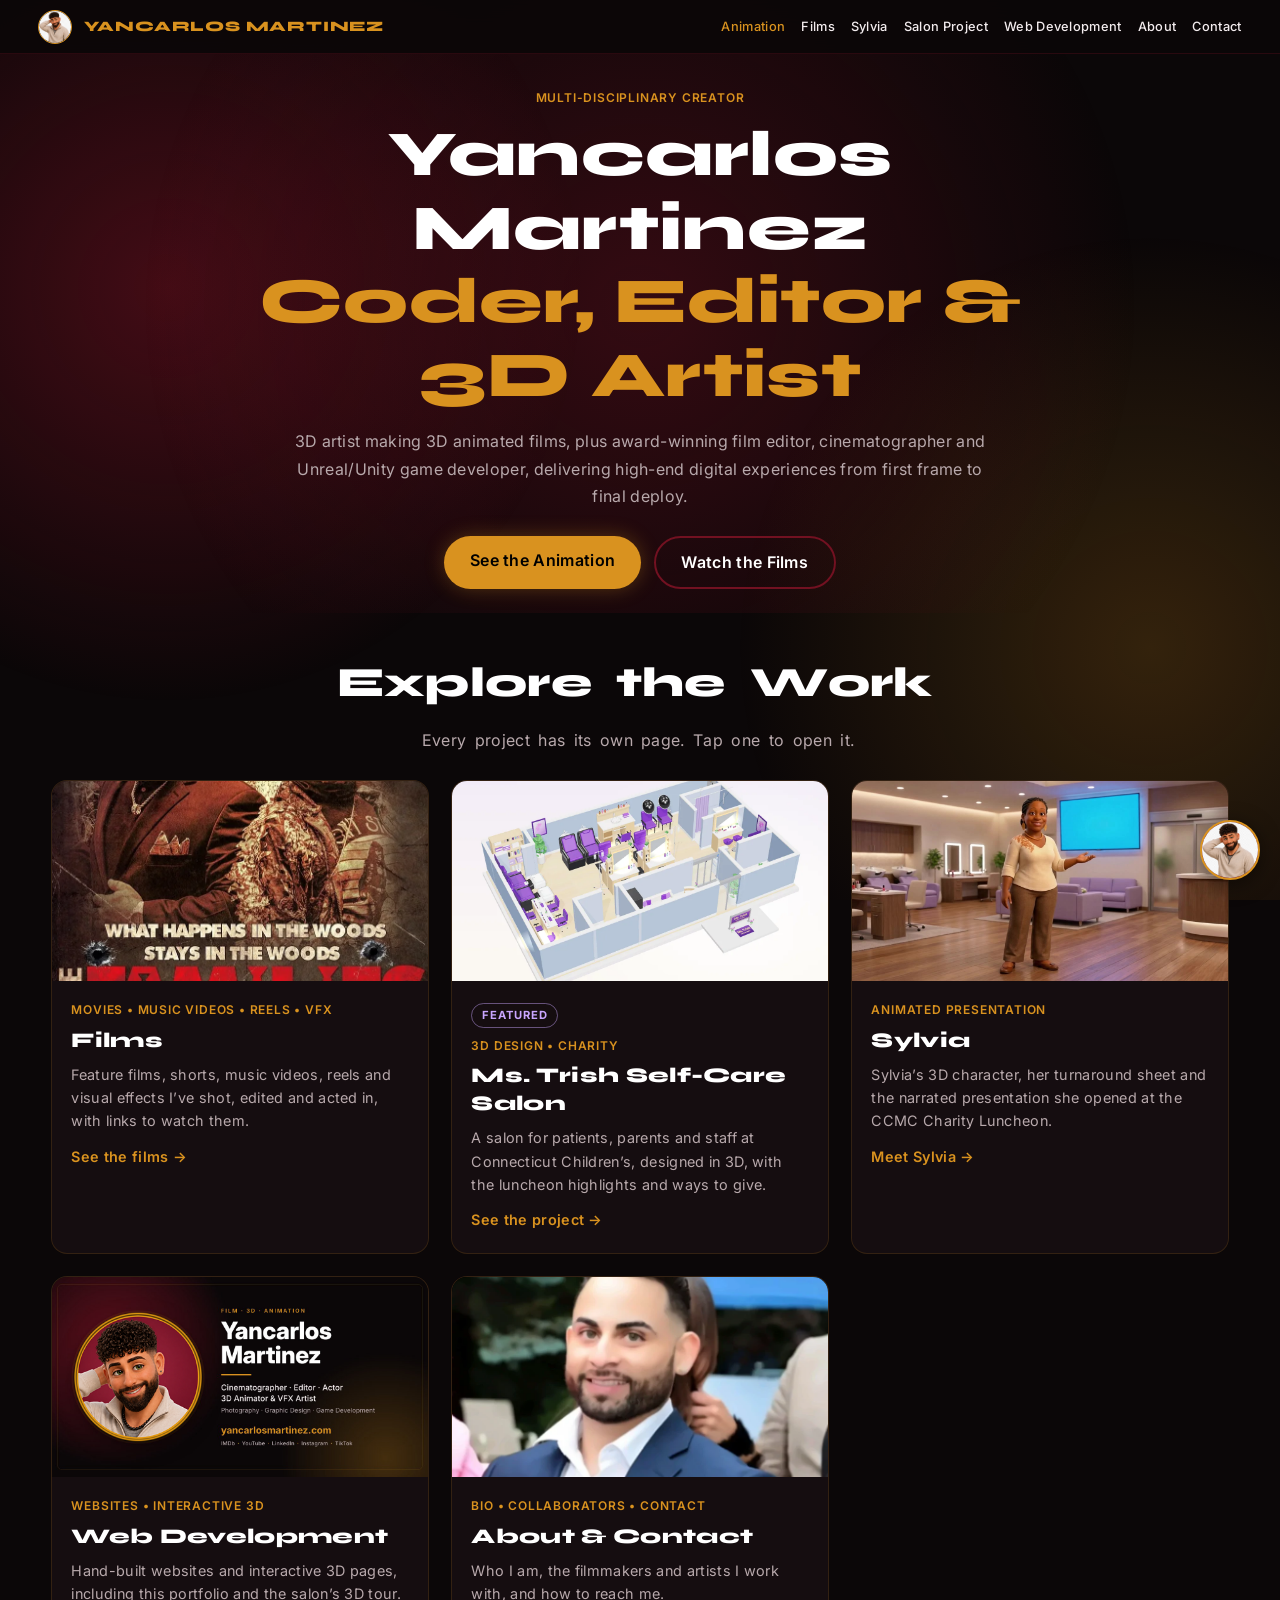
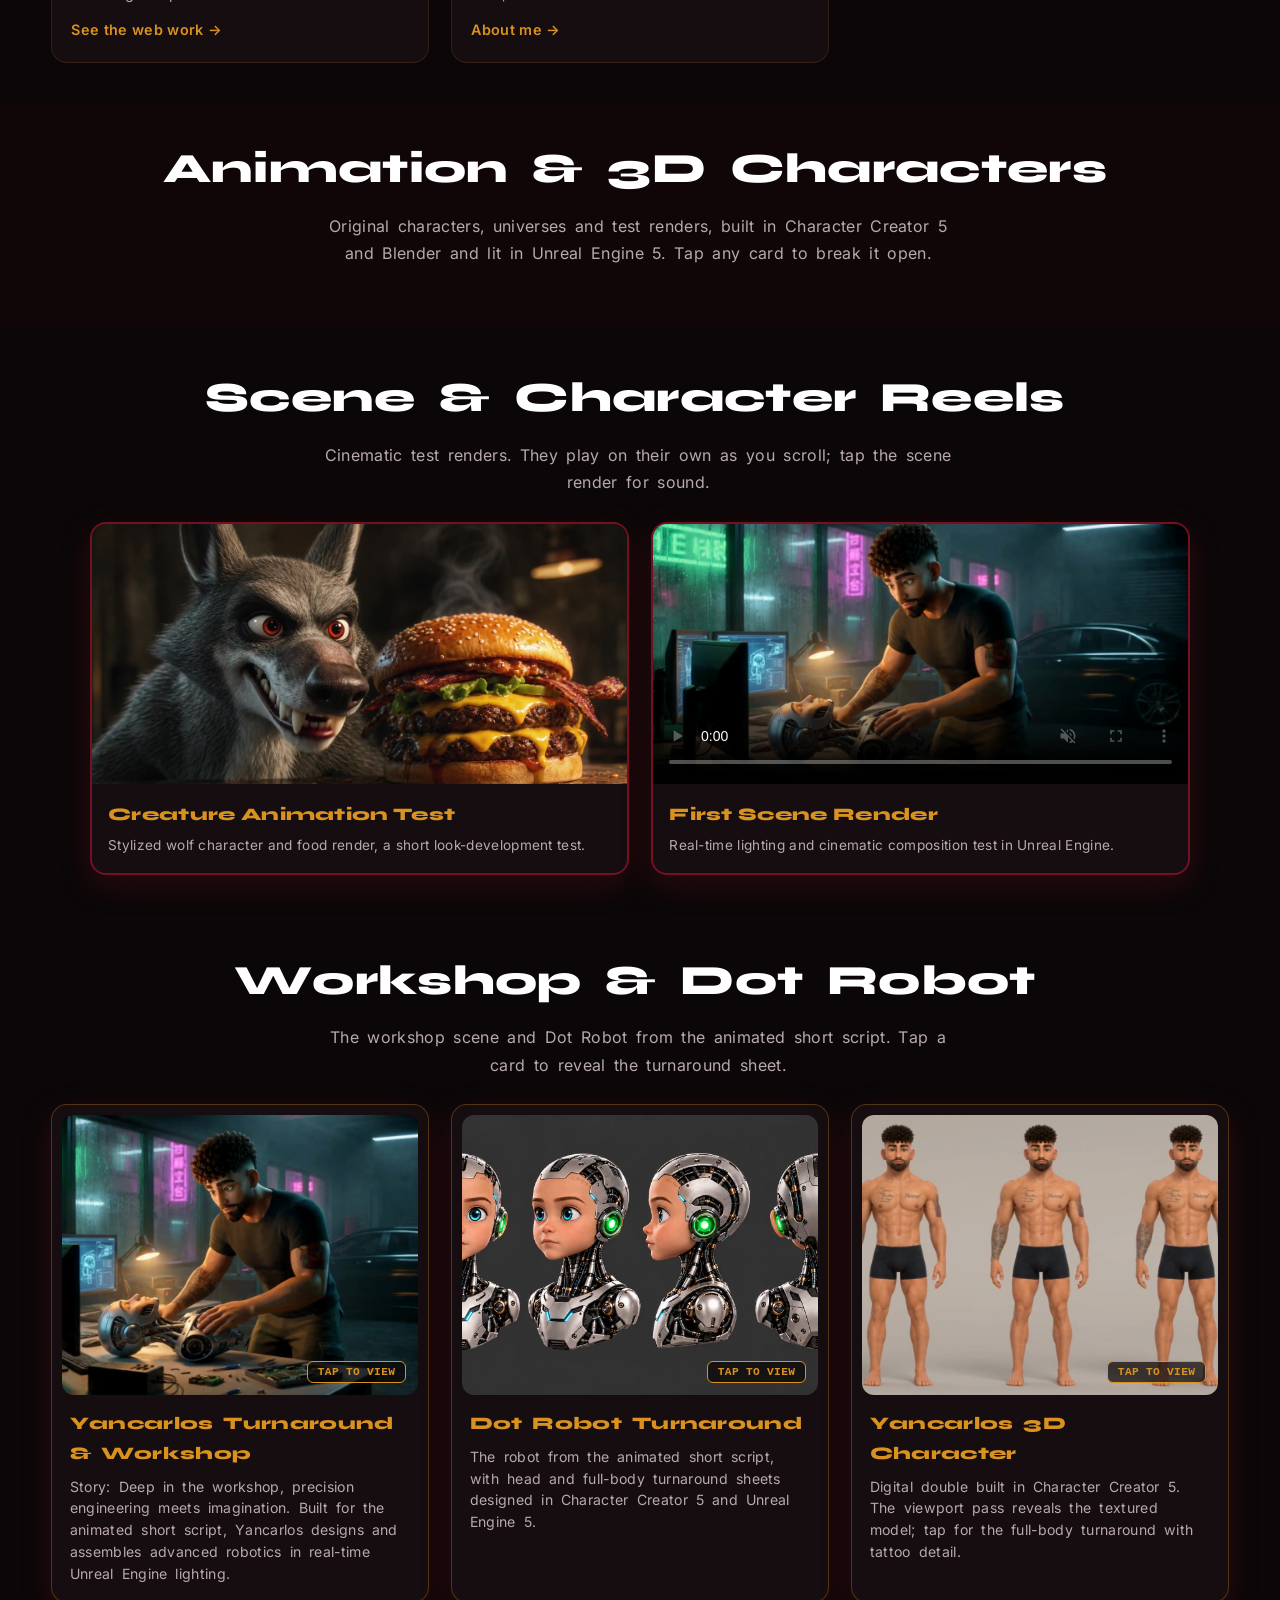
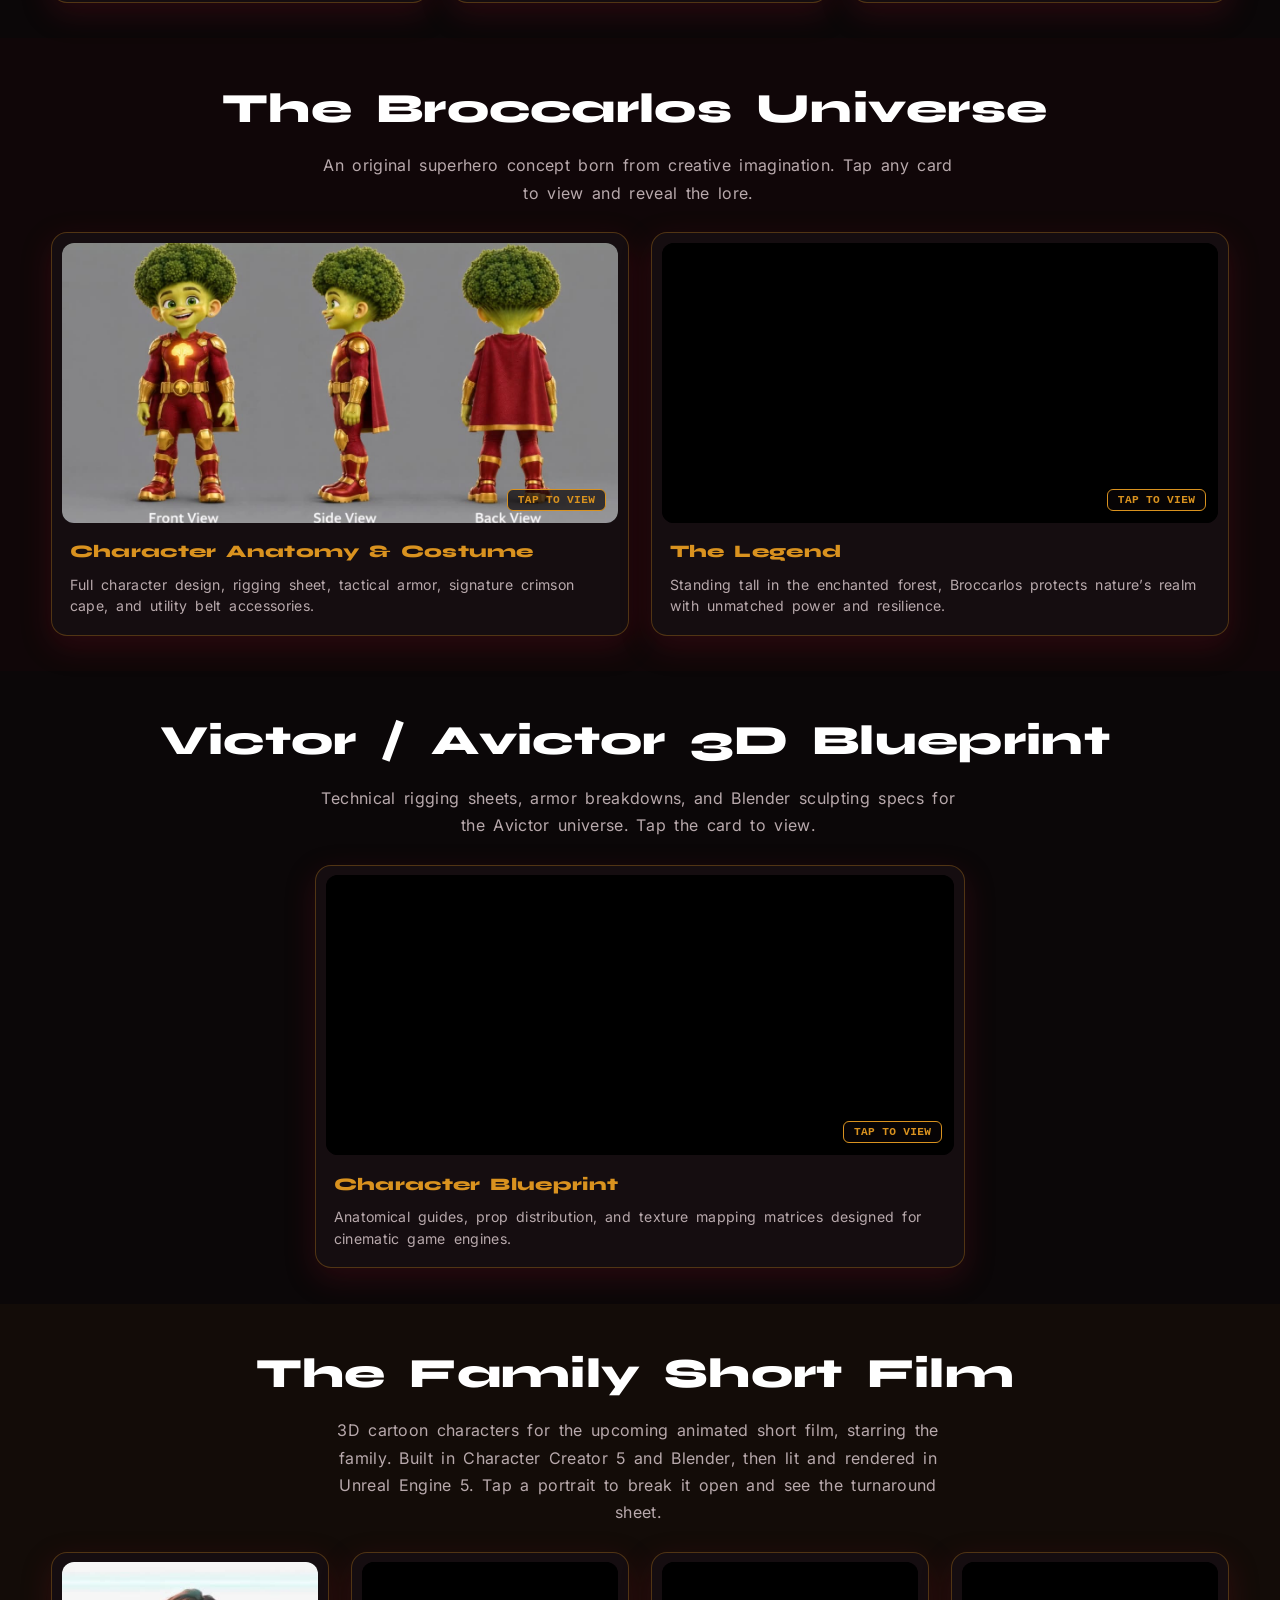
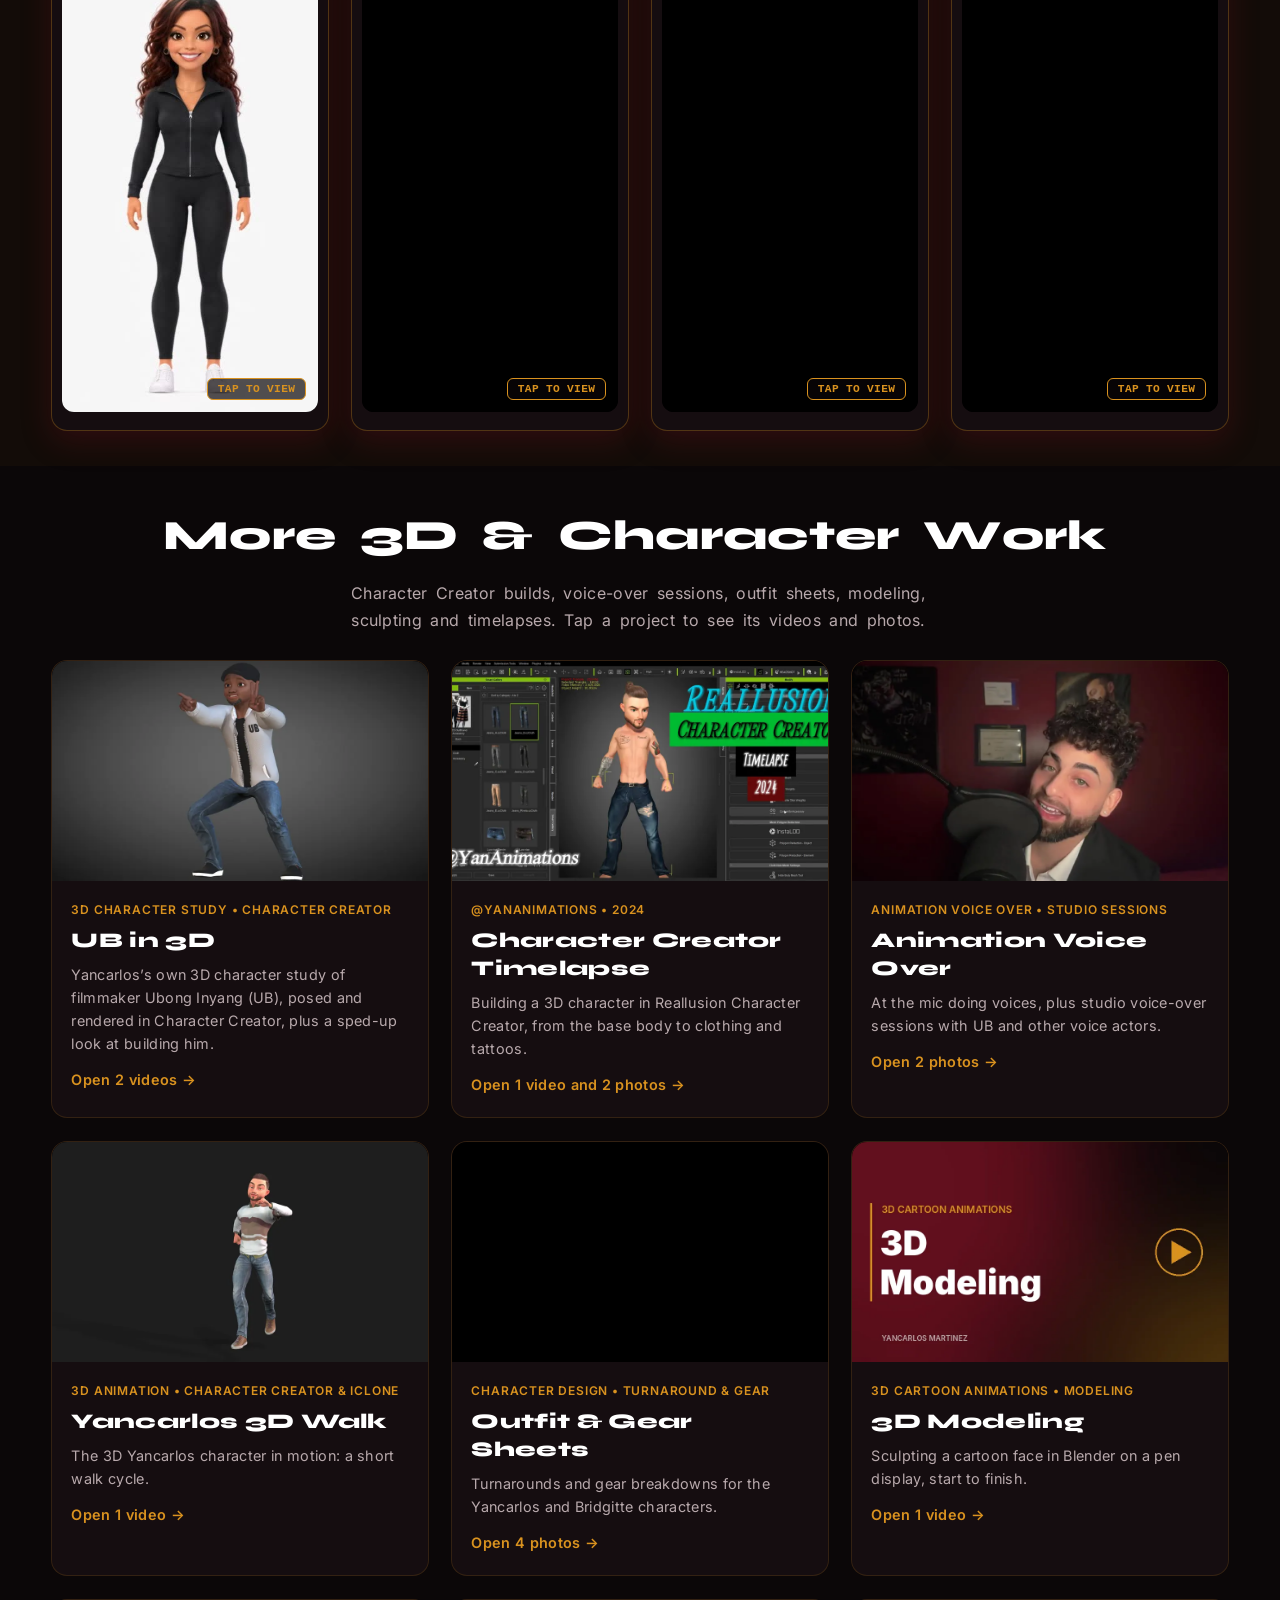
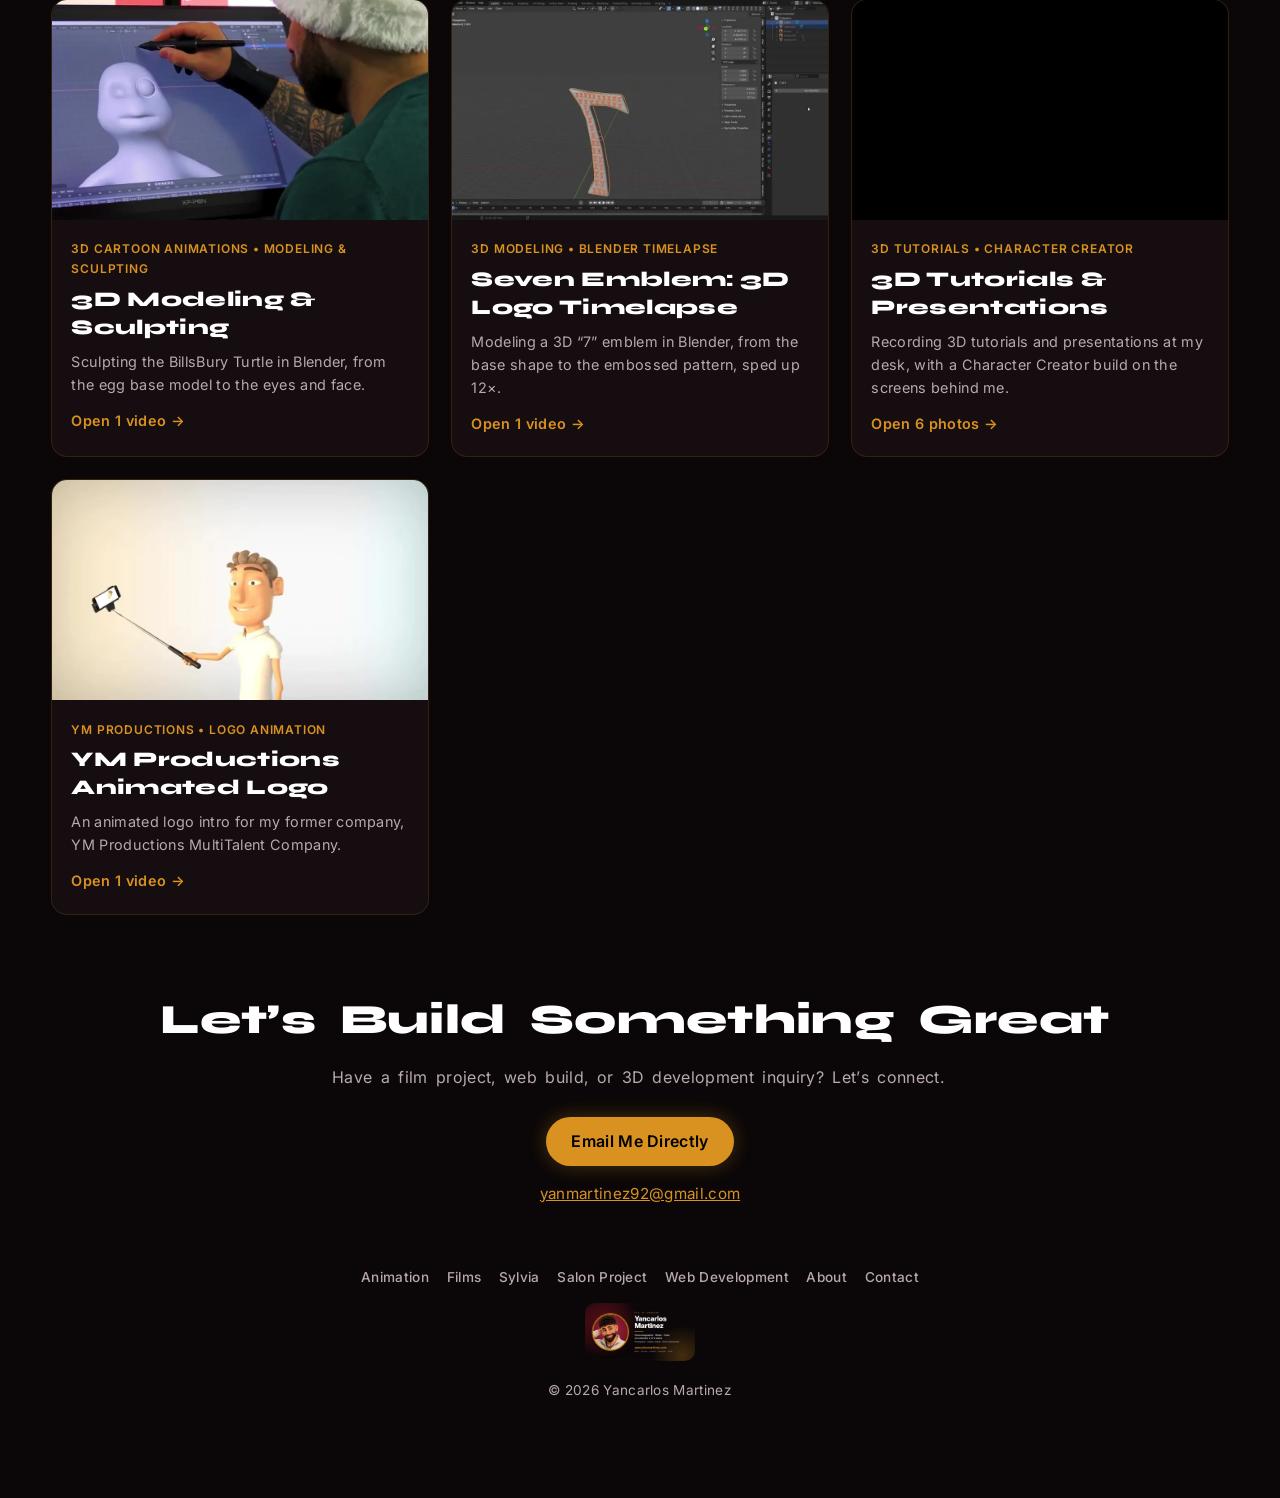
==== commit 6fa5430f: "Sound on the event videos, UB on-set card, keyed green screen photos, retouched premiere photos, new" ====
--- a/index.html
+++ b/index.html
@@ -60,7 +60,7 @@
   <div>
     <div class="meta">Multi-Disciplinary Creator</div>
     <h1>Yancarlos Martinez <span>Coder, Editor &amp; 3D Artist</span></h1>
-    <p>Award-winning film editor, cinematographer, 3D animator, Unreal/Unity game developer and commercial print model, delivering high-end digital experiences from first frame to final deploy.</p>
+    <p>3D artist making 3D animated films, plus award-winning film editor, cinematographer and Unreal/Unity game developer, delivering high-end digital experiences from first frame to final deploy.</p>
     <div class="btns"><a href="#animation" class="btn btn-primary">See the Animation</a><a href="/films/" class="btn btn-outline">Watch the Films</a></div>
   </div>
 </section>
@@ -73,7 +73,7 @@
     <div class="card"><a href="/salon/"><img src="/salon/img/salon-full.webp" alt="3D model of the Ms. Trish Self-Care Salon" loading="lazy" decoding="async"><div class="cc"><span class="tag">Featured</span><div class="meta">3D Design • Charity</div><h3>Ms. Trish Self-Care Salon</h3><p>A salon for patients, parents and staff at Connecticut Children’s, designed in 3D, with the luncheon highlights and ways to give.</p><span class="more">See the project →</span></div></a></div>
     <div class="card"><a href="/sylvia/"><img src="/img/sylvia-speech-poster.jpg" alt="Sylvia’s animated welcome" loading="lazy" decoding="async"><div class="cc"><div class="meta">Animated Presentation</div><h3>Sylvia</h3><p>Sylvia’s 3D character, her turnaround sheet and the narrated presentation she opened at the CCMC Charity Luncheon.</p><span class="more">Meet Sylvia →</span></div></a></div>
     <div class="card"><a href="/web-development/"><img src="/img/og-yancarlos-martinez.jpg" alt="The yancarlosmartinez.com share card" loading="lazy" decoding="async"><div class="cc"><div class="meta">Websites • Interactive 3D</div><h3>Web Development</h3><p>Hand-built websites and interactive 3D pages, including this portfolio and the salon’s 3D tour.</p><span class="more">See the web work →</span></div></a></div>
-    <div class="card"><a href="/about/"><img src="/img/about-portrait.webp" alt="Yancarlos as a 3D cartoon character" loading="lazy" decoding="async"><div class="cc"><div class="meta">Bio • Collaborators • Contact</div><h3>About &amp; Contact</h3><p>Who I am, the filmmakers and artists I work with, and how to reach me.</p><span class="more">About me →</span></div></a></div>
+    <div class="card"><a href="/about/"><img src="/img/yancarlos-camera-smile.webp" alt="Yancarlos Martinez on set with his camera" loading="lazy" decoding="async" style="object-position:center 30%"><div class="cc"><div class="meta">Bio • Collaborators • Contact</div><h3>About &amp; Contact</h3><p>Who I am, the filmmakers and artists I work with, and how to reach me.</p><span class="more">About me →</span></div></a></div>
   </div>
 </section>
 
@@ -217,7 +217,7 @@
     </div>
     <div class="card proj" data-cat="animation" data-p="voice-over" tabindex="0" role="button" aria-haspopup="dialog">
       <video class="cv" data-src="/work/voice-over/preview.mp4" poster="/work/voice-over/thumb_mic.webp" muted loop playsinline preload="none" aria-label="Yancarlos performing character lines at the studio mic"></video>
-      <div class="cc"><div class="meta">Animation Voice Over • Studio Sessions</div><h3>Animation Voice Over</h3><p>Recording voice-over at the mic, plus studio voice-over sessions with UB and other voice actors.</p><span class="more">Open 1 video and 2 photos →</span></div>
+      <div class="cc"><div class="meta">Animation Voice Over • Studio Sessions</div><h3>Animation Voice Over</h3><p>At the mic doing voices, plus studio voice-over sessions with UB and other voice actors.</p><span class="more">Open 2 photos →</span></div>
     </div>
     <div class="card proj" data-cat="animation" data-p="yan-walk" tabindex="0" role="button" aria-haspopup="dialog">
       <video class="cv" data-src="/work/yan-walk/preview.mp4" poster="/work/yan-walk/thumb.webp" muted loop playsinline preload="none" aria-label="The 3D Yancarlos character walking"></video>
@@ -241,7 +241,7 @@
     </div>
     <div class="card proj" data-cat="animation" data-p="3d-tutorials" tabindex="0" role="button" aria-haspopup="dialog">
       <img src="/work/3d-tutorials/thumb.webp" alt="Recording a 3D tutorial at the desk with a Character Creator build on screen" loading="lazy" decoding="async">
-      <div class="cc"><div class="meta">3D Tutorials • Character Creator</div><h3>3D Tutorials &amp; Presentations</h3><p>Recording 3D tutorials and presentations at my desk, with a Character Creator build on the screens behind me.</p><span class="more">Open 5 photos →</span></div>
+      <div class="cc"><div class="meta">3D Tutorials • Character Creator</div><h3>3D Tutorials &amp; Presentations</h3><p>Recording 3D tutorials and presentations at my desk, with a Character Creator build on the screens behind me.</p><span class="more">Open 6 photos →</span></div>
     </div>
     <div class="card proj" data-cat="animation" data-p="ym-logo-intro" tabindex="0" role="button" aria-haspopup="dialog">
       <video class="cv" data-src="/work/ym-logo-intro/preview.mp4" poster="/work/ym-logo-intro/thumb.webp" muted loop playsinline preload="none" aria-label="A cartoon character taking a selfie in the YM Productions logo intro"></video>
@@ -285,7 +285,7 @@
   <button id="tg" title="Toggle AI Chat" aria-label="Toggle AI chat"><img src="/img/yans-cartoon-headshot.webp" alt="Yancarlos" loading="lazy" decoding="async"></button>
 </div>
 
-<script>window.PJ={"ub-cartoon": {"t": "UB in 3D", "m": "3D Character Study • Character Creator", "d": "Yancarlos’s own 3D cartoon of filmmaker Ubong Inyang (UB), built in Character Creator: UB introducing himself, and a sped-up look at building him.", "l": null, "f": 0, "v": [{"src": "/work/ub-cartoon/v1.mp4", "poster": "/work/ub-cartoon/v1.jpg", "label": "UB introduces himself in 3D", "w": 1280, "h": 720, "mb": 0.4, "sec": 12.3, "muted": false}, {"src": "/work/ub-cartoon/v2.mp4", "poster": "/work/ub-cartoon/v2.jpg", "label": "Building UB in Character Creator (sped up 5×)", "w": 1280, "h": 680, "mb": 1.1, "sec": 47.4, "muted": true}], "i": []}, "cc-timelapse": {"t": "Character Creator Timelapse", "m": "@YanAnimations • 2024", "d": "Building a 3D character in Reallusion Character Creator, from the base body to clothing and tattoos.", "l": null, "f": 0, "v": [{"src": "/work/cc-timelapse/v1.mp4", "poster": "/work/cc-timelapse/v1.jpg", "label": "Building the character in Character Creator", "w": 1280, "h": 678, "mb": 6.8, "sec": 122.2, "muted": false}], "i": [{"src": "/work/cc-timelapse/1.webp", "w": 1600, "h": 850, "alt": "Character Creator timelapse thumbnail with a tattooed 3D character"}, {"src": "/work/cc-timelapse/2.webp", "w": 1600, "h": 900, "alt": "Styling a cartoon character’s hair and beard in Character Creator"}]}, "voice-over": {"t": "Animation Voice Over", "m": "Animation Voice Over • Studio Sessions", "d": "Voice-over sessions in the studio: Yancarlos at the mic recording his lines (shown without sound), and voice actors, including UB, recording theirs with headphones, a boom mic and the script.", "l": null, "f": 0, "v": [{"src": "/work/voice-over/v1.mp4", "poster": "/work/voice-over/v1.jpg", "label": "At the mic: a voice-over session (no sound)", "w": 960, "h": 540, "mb": 1.6, "sec": 28.0, "muted": true}], "i": [{"src": "/work/voice-over/1.webp", "w": 1600, "h": 1250, "alt": "Recording a voice-over with headphones at the studio mic"}, {"src": "/work/voice-over/2.webp", "w": 900, "h": 1600, "alt": "Reading lines from the script under the boom mic"}]}, "yan-walk": {"t": "Yancarlos 3D Walk", "m": "3D Animation • Character Creator &amp; iClone", "d": "The 3D Yancarlos character in motion: a short walk cycle.", "l": null, "f": 0, "v": [{"src": "/work/yan-walk/v1.mp4", "poster": "/work/yan-walk/v1.jpg", "label": "Walk cycle", "w": 1280, "h": 720, "mb": 0.2, "sec": 5.1, "muted": true}], "i": []}, "outfit-sheets": {"t": "Outfit &amp; Gear Sheets", "m": "Character Design • Turnaround &amp; Gear", "d": "Front, side and back turnarounds and the gear breakdowns for the Yancarlos and Bridgitte characters: clothes, shoes, hair and accessories.", "l": null, "f": 0, "v": [], "i": [{"src": "/work/outfit-sheets/1.webp", "w": 2000, "h": 1125, "alt": "Yancarlos turnaround: front, left, right and back"}, {"src": "/work/outfit-sheets/2.webp", "w": 2000, "h": 857, "alt": "Yancarlos gear sheet: shirt, pants, sneakers, hair and accessories"}, {"src": "/work/outfit-sheets/3.webp", "w": 2000, "h": 1125, "alt": "Bridgitte turnaround: front, left, right and back"}, {"src": "/work/outfit-sheets/4.webp", "w": 2000, "h": 857, "alt": "Bridgitte gear sheet: jacket, leggings, sneakers, hair and accessories"}]}, "3d-modeling": {"t": "3D Modeling", "m": "3D Cartoon Animations • Modeling", "d": "Sculpting a cartoon face in Blender on a pen display, from the first shape to the eyes and expression.", "l": null, "f": 0, "v": [{"src": "/work/3d-modeling/v1.mp4", "poster": "/work/3d-modeling/v1.jpg", "label": "3D modeling and sculpting a face", "w": 1280, "h": 720, "mb": 9.6, "sec": 59.3, "muted": false}], "i": []}, "3d-sculpting": {"t": "3D Modeling &amp; Sculpting", "m": "3D Cartoon Animations • Modeling &amp; Sculpting", "d": "Modeling and sculpting the BillsBury Turtle in Blender on a pen display: the egg base model, the letter E symbol, then the body, eyes and face.", "l": null, "f": 0, "v": [{"src": "/work/3d-sculpting/v1.mp4", "poster": "/work/3d-sculpting/v1.jpg", "label": "Modeling &amp; sculpting the BillsBury Turtle", "w": 1280, "h": 720, "mb": 10.6, "sec": 60.1, "muted": false}], "i": []}, "seven-emblem": {"t": "Seven Emblem: 3D Logo Timelapse", "m": "3D Modeling • Blender Timelapse", "d": "Modeling a 3D “7” emblem in Blender, from the base shape to the embossed monogram pattern. Nine minutes of work, sped up 12×.", "l": null, "f": 0, "v": [{"src": "/work/seven-emblem/v1.mp4", "poster": "/work/seven-emblem/v1.jpg", "label": "Modeling the Seven Emblem (sped up 12×)", "w": 1280, "h": 680, "mb": 4.8, "sec": 45.4, "muted": true}], "i": []}, "3d-tutorials": {"t": "3D Tutorials &amp; Presentations", "m": "3D Tutorials • Character Creator", "d": "Stills from the 3D tutorials and presentations I recorded at my desk, walking through a Character Creator build on the screens behind me.", "l": null, "f": 0, "v": [], "i": [{"src": "/work/3d-tutorials/5.webp", "w": 1600, "h": 900, "alt": "Working on a Character Creator face at the desk for a tutorial"}, {"src": "/work/3d-tutorials/1.webp", "w": 944, "h": 528, "alt": "Recording a 3D tutorial at the desk with a Character Creator build on screen"}, {"src": "/work/3d-tutorials/2.webp", "w": 944, "h": 528, "alt": "Explaining a step during a 3D presentation"}, {"src": "/work/3d-tutorials/3.webp", "w": 944, "h": 528, "alt": "At the desk with the mic and the Character Creator screen behind"}, {"src": "/work/3d-tutorials/4.webp", "w": 944, "h": 528, "alt": "Talking through a character build on camera"}]}, "ym-logo-intro": {"t": "YM Productions Animated Logo", "m": "YM Productions MultiTalent Company • Logo Animation", "d": "An animated logo intro for my former company, YM Productions MultiTalent Company: a 3D cartoon character takes a selfie that turns into the logo reveal.", "l": null, "f": 0, "v": [{"src": "/work/ym-logo-intro/v1.mp4", "poster": "/work/ym-logo-intro/v1.jpg", "label": "YM Productions logo intro", "w": 1280, "h": 720, "mb": 1.2, "sec": 15.0, "muted": false}], "i": []}};</script>
+<script>window.PJ={"ub-cartoon": {"t": "UB in 3D", "m": "3D Character Study • Character Creator", "d": "Yancarlos’s own 3D cartoon of filmmaker Ubong Inyang (UB), built in Character Creator: UB introducing himself, and a sped-up look at building him.", "l": null, "f": 0, "v": [{"src": "/work/ub-cartoon/v1.mp4", "poster": "/work/ub-cartoon/v1.jpg", "label": "UB introduces himself in 3D", "w": 1280, "h": 720, "mb": 0.4, "sec": 12.3, "muted": false}, {"src": "/work/ub-cartoon/v2.mp4", "poster": "/work/ub-cartoon/v2.jpg", "label": "Building UB in Character Creator (sped up 5×)", "w": 1280, "h": 680, "mb": 1.1, "sec": 47.4, "muted": true}], "i": []}, "cc-timelapse": {"t": "Character Creator Timelapse", "m": "@YanAnimations • 2024", "d": "Building a 3D character in Reallusion Character Creator, from the base body to clothing and tattoos.", "l": null, "f": 0, "v": [{"src": "/work/cc-timelapse/v1.mp4", "poster": "/work/cc-timelapse/v1.jpg", "label": "Building the character in Character Creator", "w": 1280, "h": 678, "mb": 5.4, "sec": 100.9, "muted": false}], "i": [{"src": "/work/cc-timelapse/1.webp", "w": 1600, "h": 850, "alt": "Character Creator timelapse thumbnail with a tattooed 3D character"}, {"src": "/work/cc-timelapse/2.webp", "w": 1600, "h": 900, "alt": "Styling a cartoon character’s hair and beard in Character Creator"}]}, "voice-over": {"t": "Animation Voice Over", "m": "Animation Voice Over • Studio Sessions", "d": "Voice-over sessions in the studio: a quick loop of Yancarlos at the mic doing voices, and voice actors, including UB, recording their lines with headphones, a boom mic and the script.", "l": null, "f": 0, "v": [], "i": [{"src": "/work/voice-over/1.webp", "w": 1600, "h": 1250, "alt": "Recording a voice-over with headphones at the studio mic"}, {"src": "/work/voice-over/2.webp", "w": 900, "h": 1600, "alt": "Reading lines from the script under the boom mic"}]}, "yan-walk": {"t": "Yancarlos 3D Walk", "m": "3D Animation • Character Creator &amp; iClone", "d": "The 3D Yancarlos character in motion: a short walk cycle.", "l": null, "f": 0, "v": [{"src": "/work/yan-walk/v1.mp4", "poster": "/work/yan-walk/v1.jpg", "label": "Walk cycle", "w": 1280, "h": 720, "mb": 0.2, "sec": 5.1, "muted": true}], "i": []}, "outfit-sheets": {"t": "Outfit &amp; Gear Sheets", "m": "Character Design • Turnaround &amp; Gear", "d": "Front, side and back turnarounds and the gear breakdowns for the Yancarlos and Bridgitte characters: clothes, shoes, hair and accessories.", "l": null, "f": 0, "v": [], "i": [{"src": "/work/outfit-sheets/1.webp", "w": 2000, "h": 1125, "alt": "Yancarlos turnaround: front, left, right and back"}, {"src": "/work/outfit-sheets/2.webp", "w": 2000, "h": 857, "alt": "Yancarlos gear sheet: shirt, pants, sneakers, hair and accessories"}, {"src": "/work/outfit-sheets/3.webp", "w": 2000, "h": 1125, "alt": "Bridgitte turnaround: front, left, right and back"}, {"src": "/work/outfit-sheets/4.webp", "w": 2000, "h": 857, "alt": "Bridgitte gear sheet: jacket, leggings, sneakers, hair and accessories"}]}, "3d-modeling": {"t": "3D Modeling", "m": "3D Cartoon Animations • Modeling", "d": "Sculpting a cartoon face in Blender on a pen display, from the first shape to the eyes and expression.", "l": null, "f": 0, "v": [{"src": "/work/3d-modeling/v1.mp4", "poster": "/work/3d-modeling/v1.jpg", "label": "3D modeling and sculpting a face", "w": 1280, "h": 720, "mb": 9.6, "sec": 59.3, "muted": false}], "i": []}, "3d-sculpting": {"t": "3D Modeling &amp; Sculpting", "m": "3D Cartoon Animations • Modeling &amp; Sculpting", "d": "Modeling and sculpting the BillsBury Turtle in Blender on a pen display: the egg base model, the letter E symbol, then the body, eyes and face.", "l": null, "f": 0, "v": [{"src": "/work/3d-sculpting/v1.mp4", "poster": "/work/3d-sculpting/v1.jpg", "label": "Modeling &amp; sculpting the BillsBury Turtle", "w": 1280, "h": 720, "mb": 10.6, "sec": 60.1, "muted": false}], "i": []}, "seven-emblem": {"t": "Seven Emblem: 3D Logo Timelapse", "m": "3D Modeling • Blender Timelapse", "d": "Modeling a 3D “7” emblem in Blender, from the base shape to the embossed monogram pattern. Nine minutes of work, sped up 12×.", "l": null, "f": 0, "v": [{"src": "/work/seven-emblem/v1.mp4", "poster": "/work/seven-emblem/v1.jpg", "label": "Modeling the Seven Emblem (sped up 12×)", "w": 1280, "h": 680, "mb": 4.8, "sec": 45.4, "muted": true}], "i": []}, "3d-tutorials": {"t": "3D Tutorials &amp; Presentations", "m": "3D Tutorials • Character Creator", "d": "Stills from the 3D tutorials and presentations I recorded at my desk, walking through a Character Creator build on the screens behind me.", "l": null, "f": 0, "v": [], "i": [{"src": "/work/3d-tutorials/5.webp", "w": 1600, "h": 900, "alt": "Working on a Character Creator face at the desk for a tutorial"}, {"src": "/work/3d-tutorials/1.webp", "w": 944, "h": 528, "alt": "Recording a 3D tutorial at the desk with a Character Creator build on screen"}, {"src": "/work/3d-tutorials/2.webp", "w": 944, "h": 528, "alt": "Explaining a step during a 3D presentation"}, {"src": "/work/3d-tutorials/3.webp", "w": 944, "h": 528, "alt": "At the desk with the mic and the Character Creator screen behind"}, {"src": "/work/3d-tutorials/4.webp", "w": 944, "h": 528, "alt": "Talking through a character build on camera"}, {"src": "/work/3d-tutorials/6.webp", "w": 1600, "h": 1200, "alt": "The desk where the tutorials were recorded: camera, mic and monitors"}]}, "ym-logo-intro": {"t": "YM Productions Animated Logo", "m": "YM Productions MultiTalent Company • Logo Animation", "d": "An animated logo intro for my former company, YM Productions MultiTalent Company: a 3D cartoon character takes a selfie that turns into the logo reveal.", "l": null, "f": 0, "v": [{"src": "/work/ym-logo-intro/v1.mp4", "poster": "/work/ym-logo-intro/v1.jpg", "label": "YM Productions logo intro", "w": 1280, "h": 720, "mb": 1.2, "sec": 15.0, "muted": false}], "i": []}};</script>
 <script src="/assets/site.js?v=20261103b"></script>
 </body>
 </html>
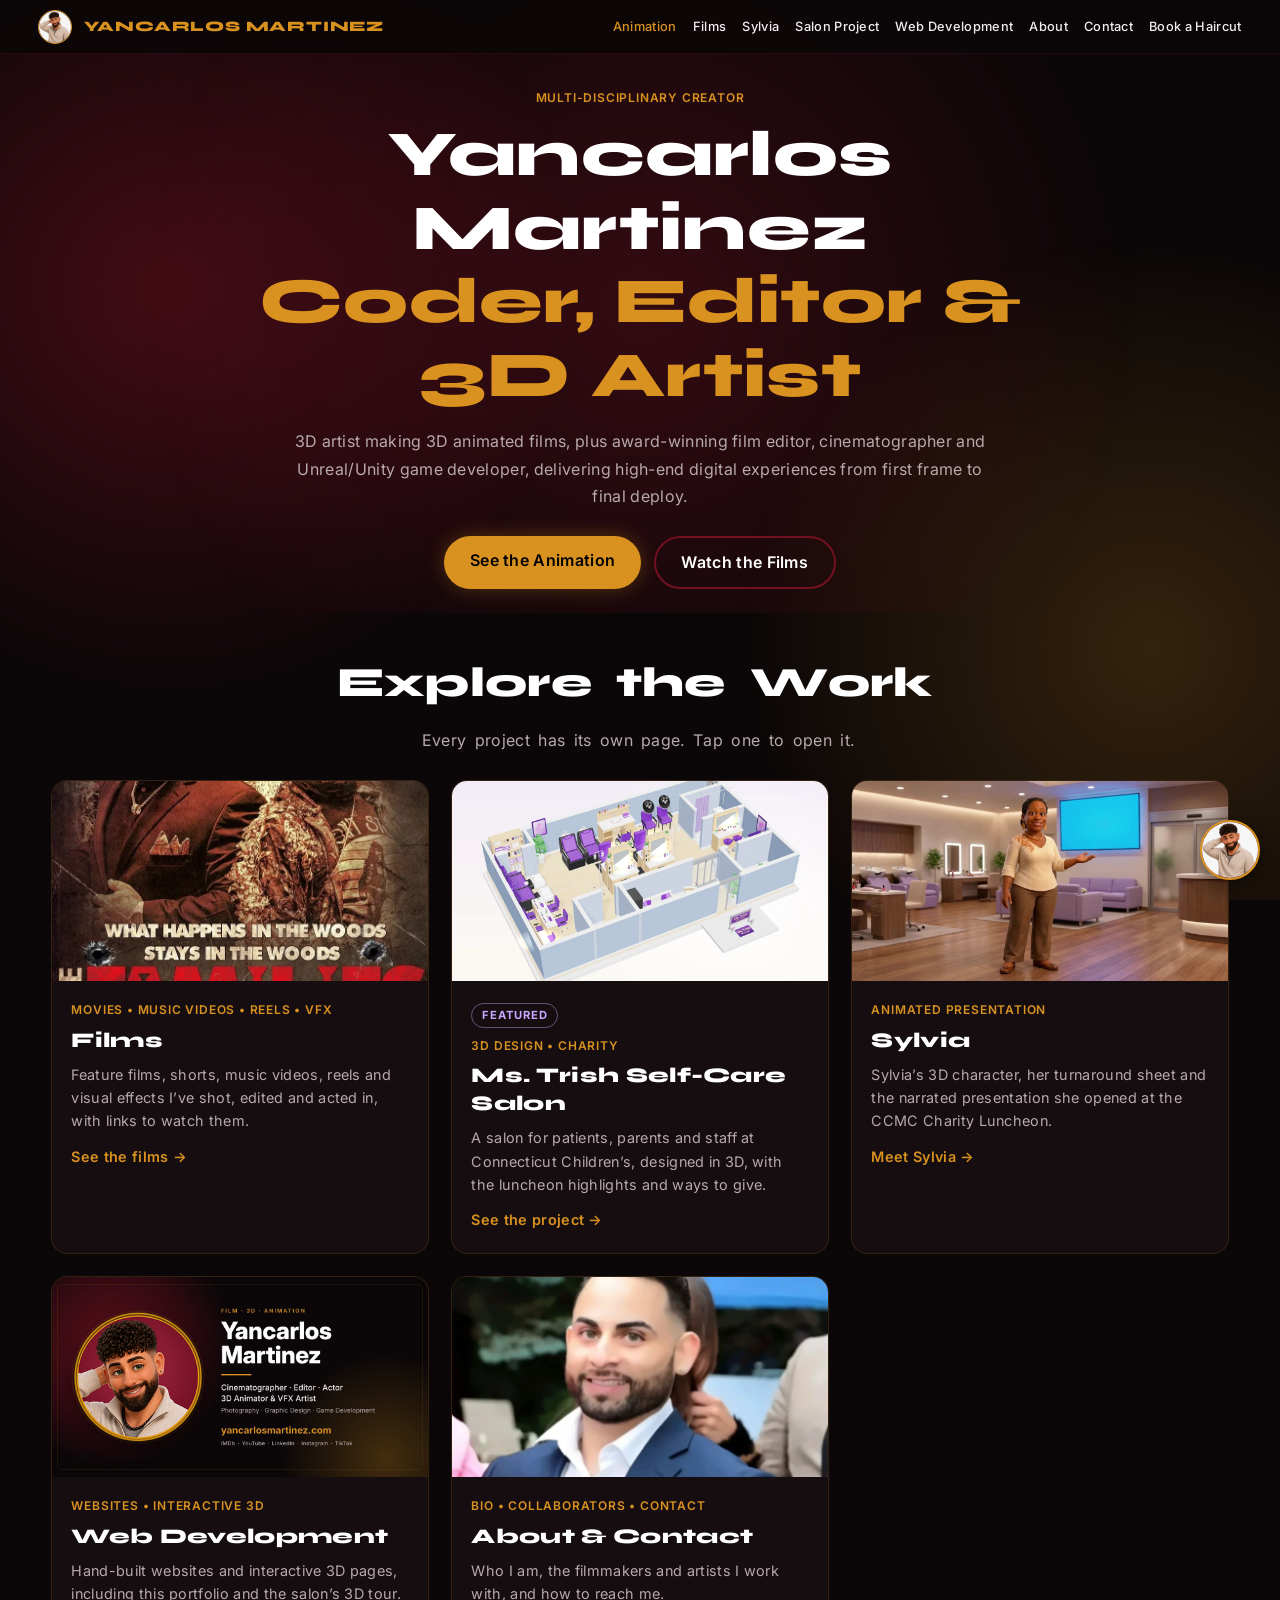
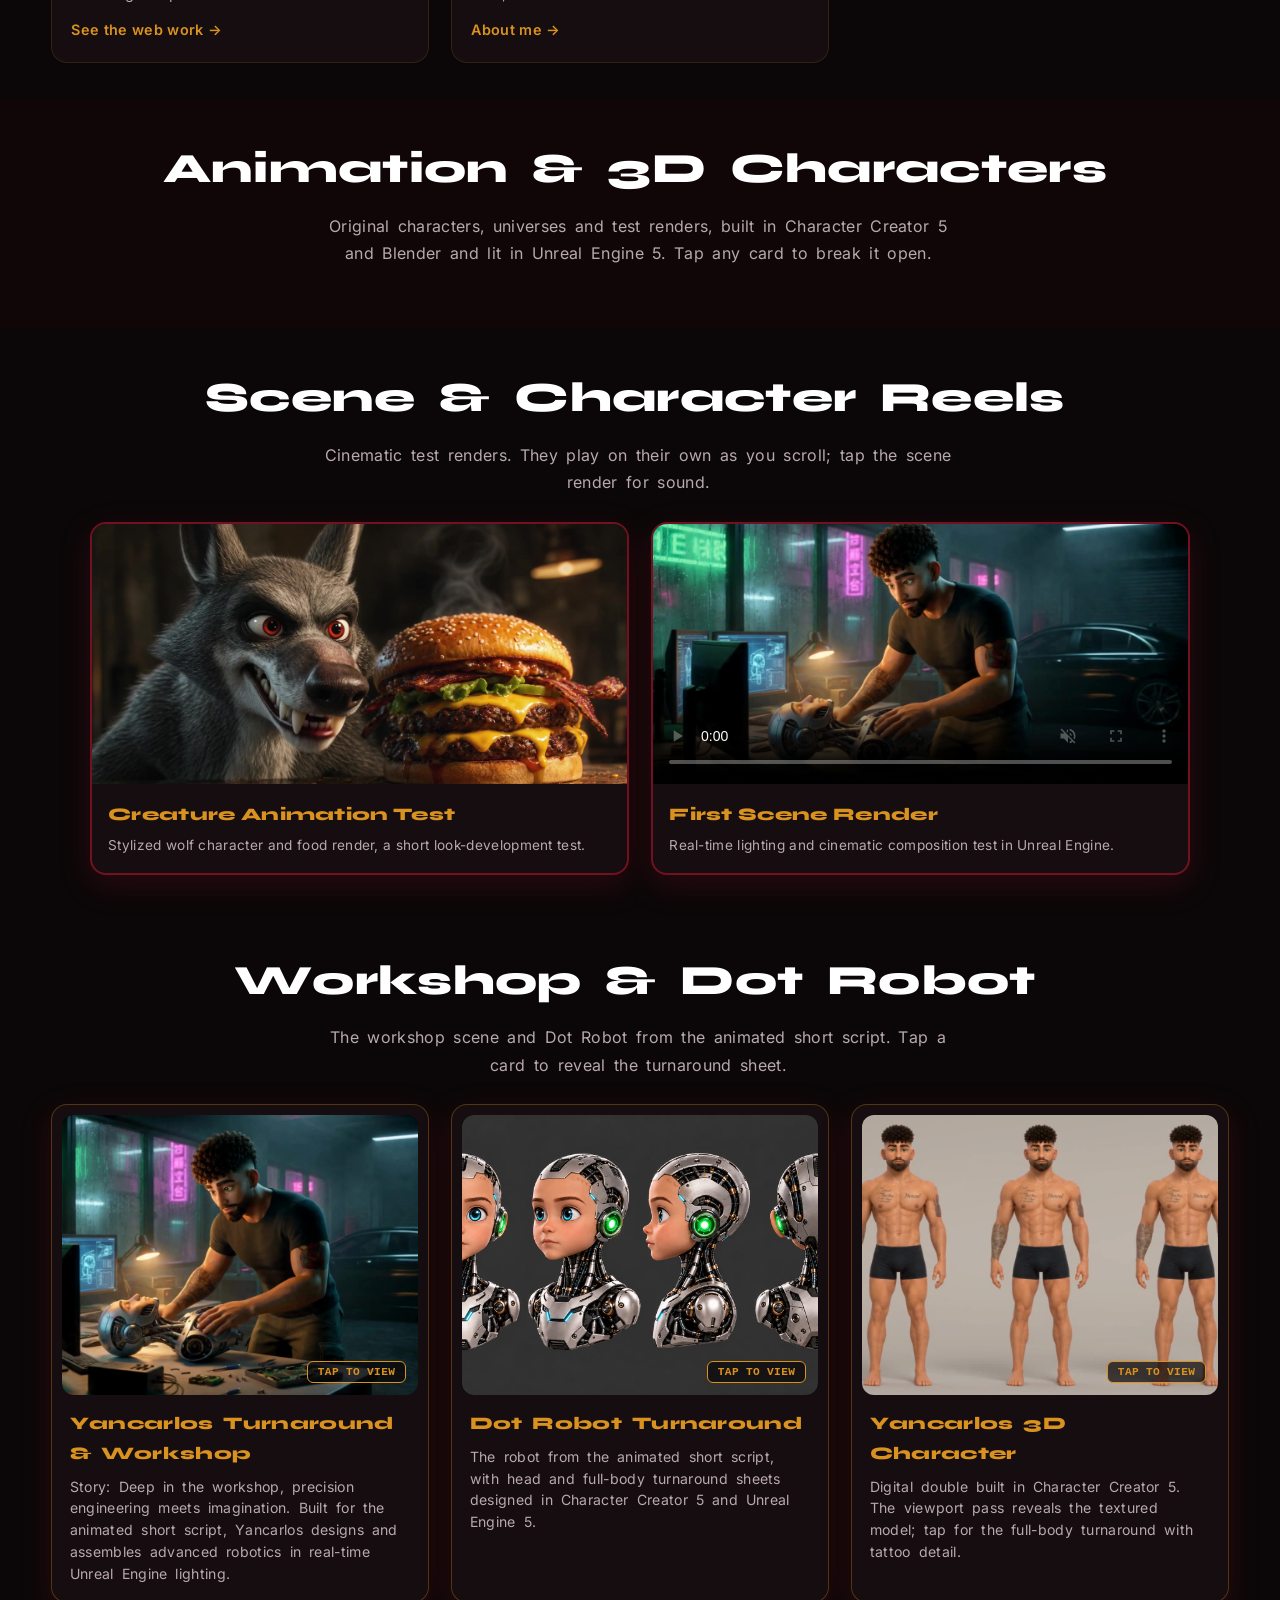
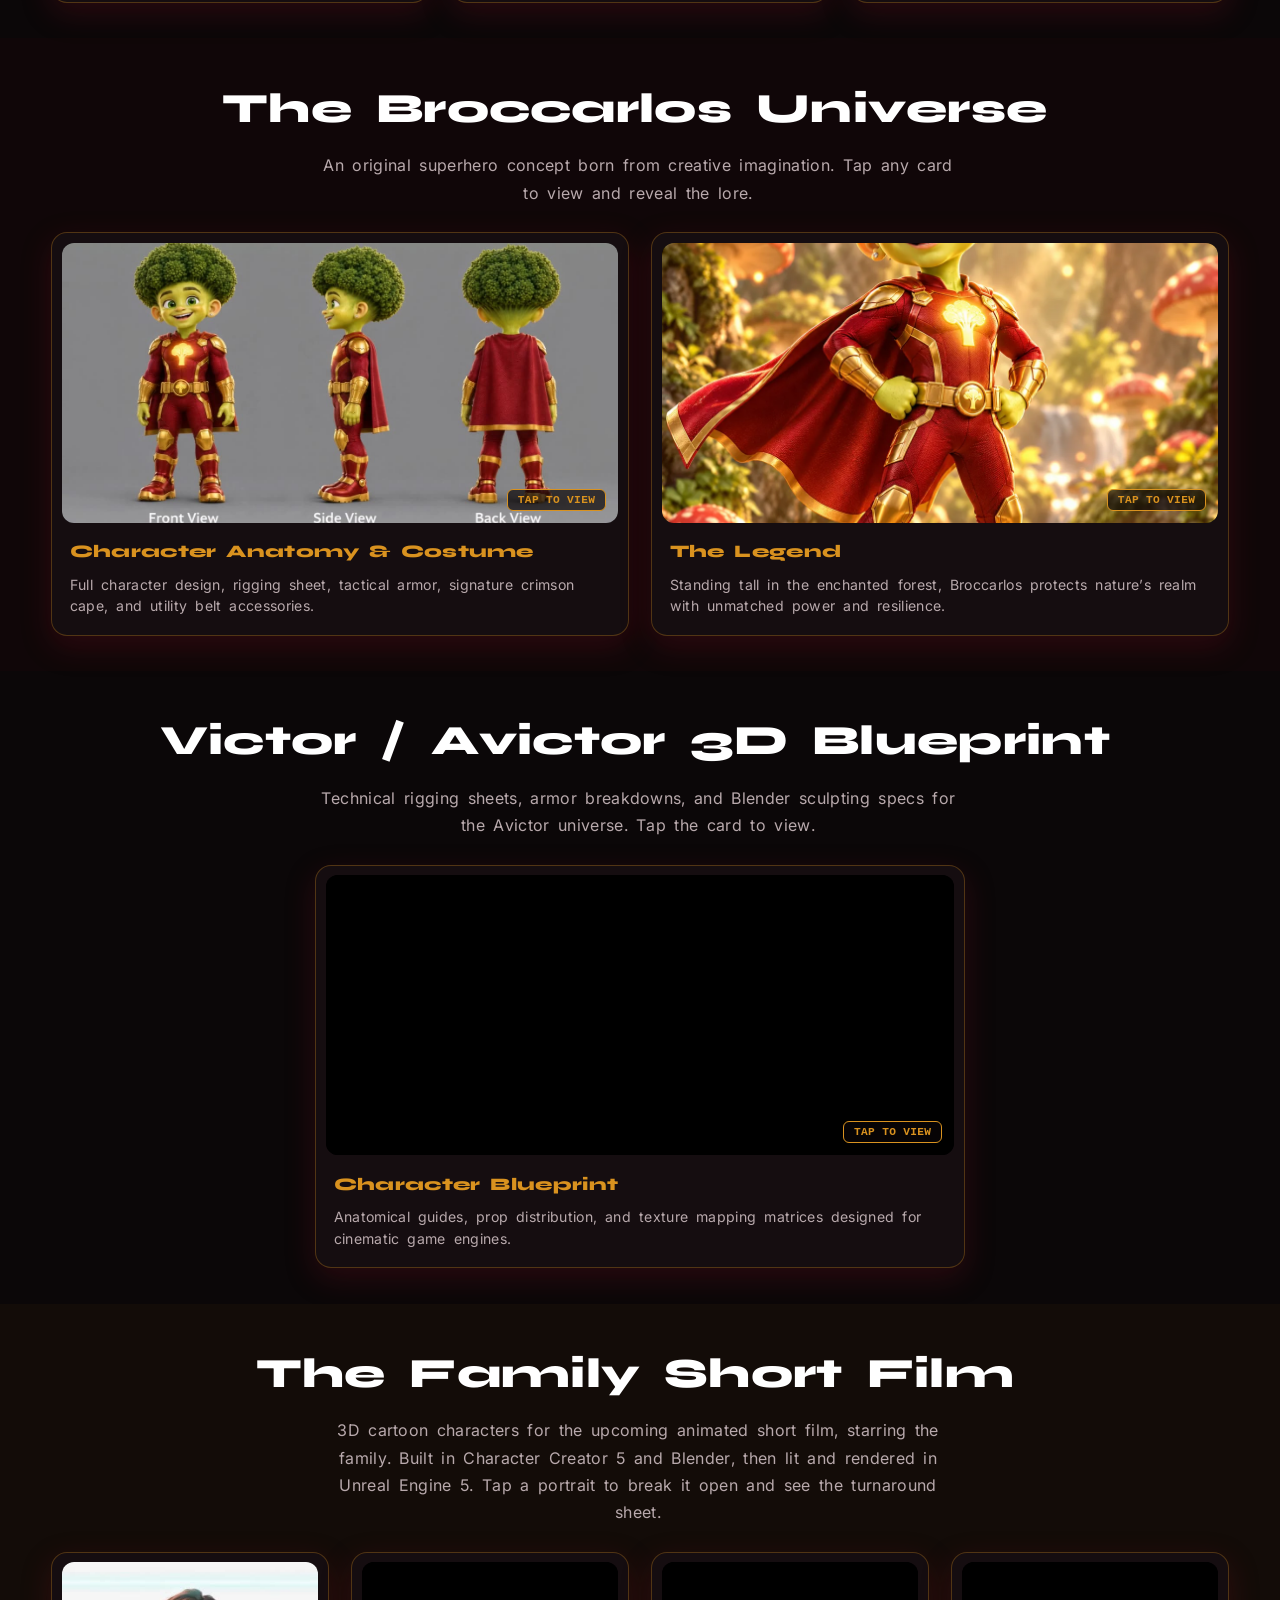
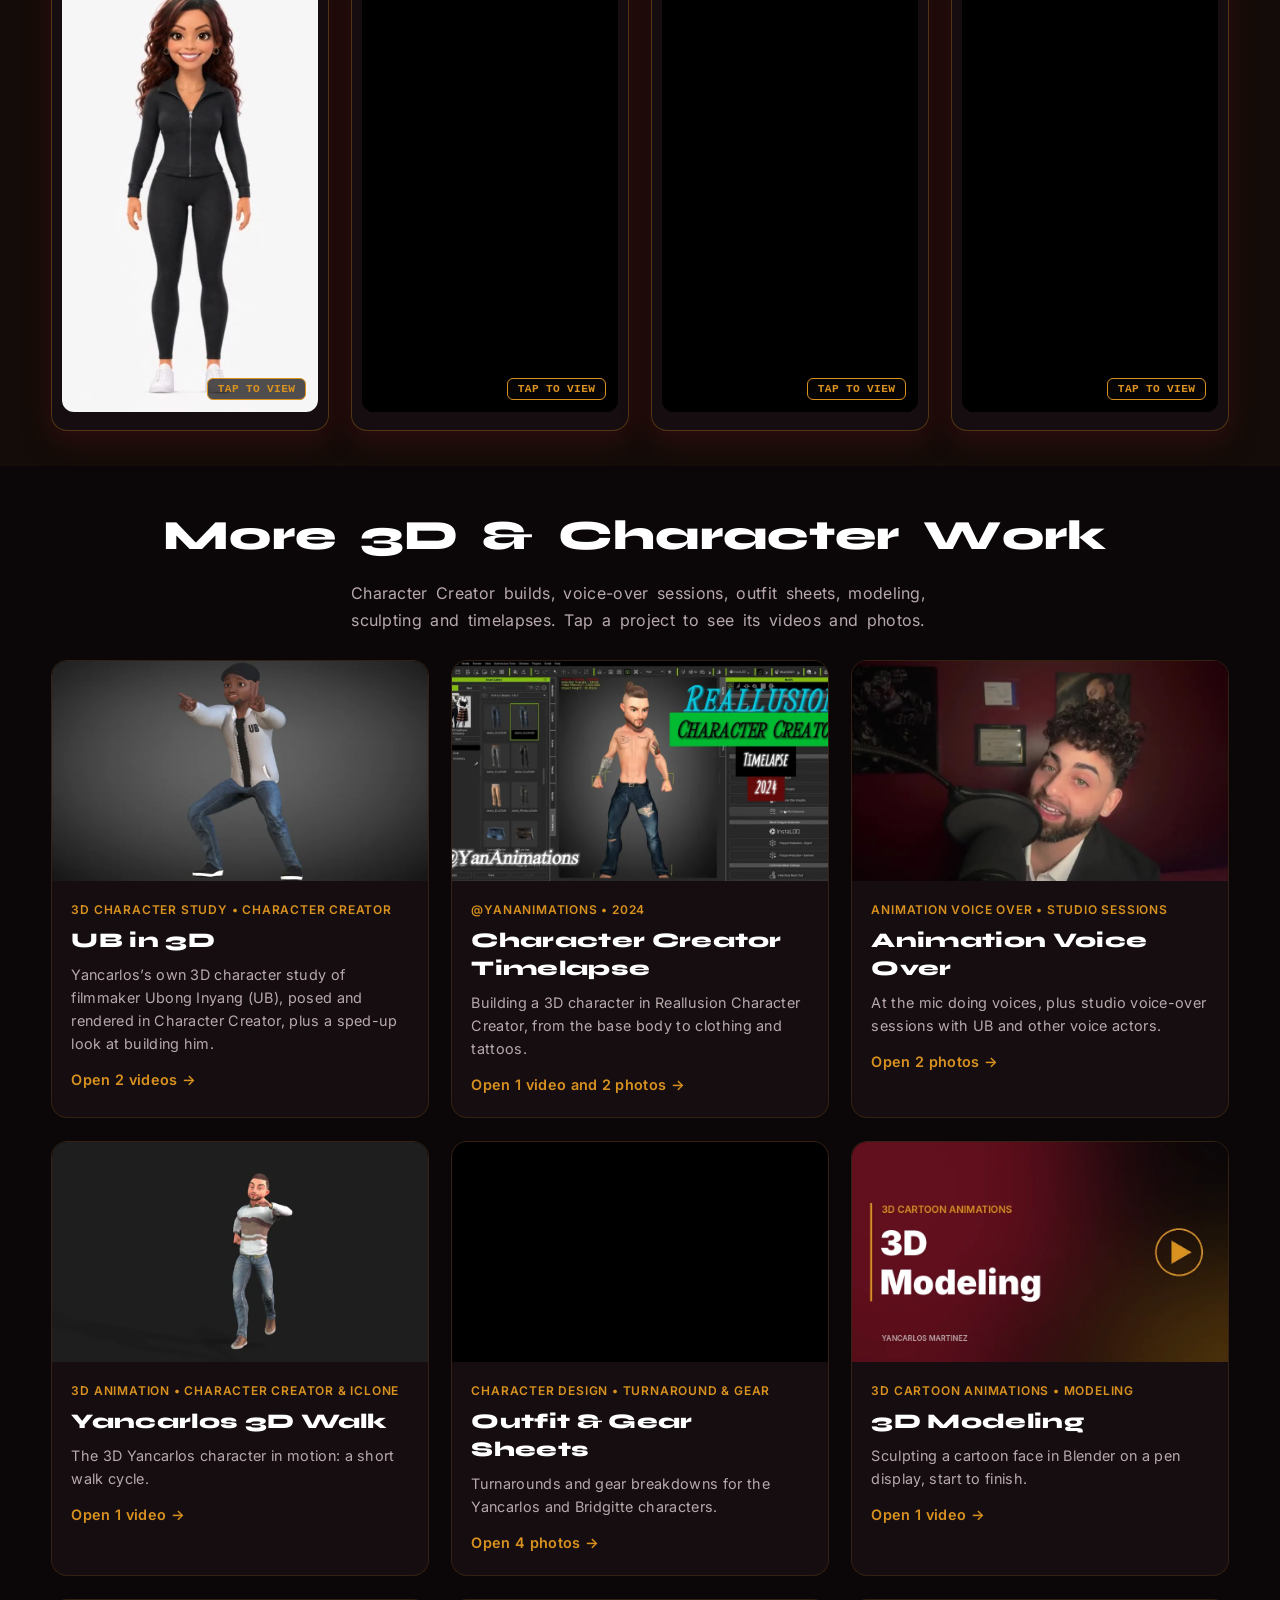
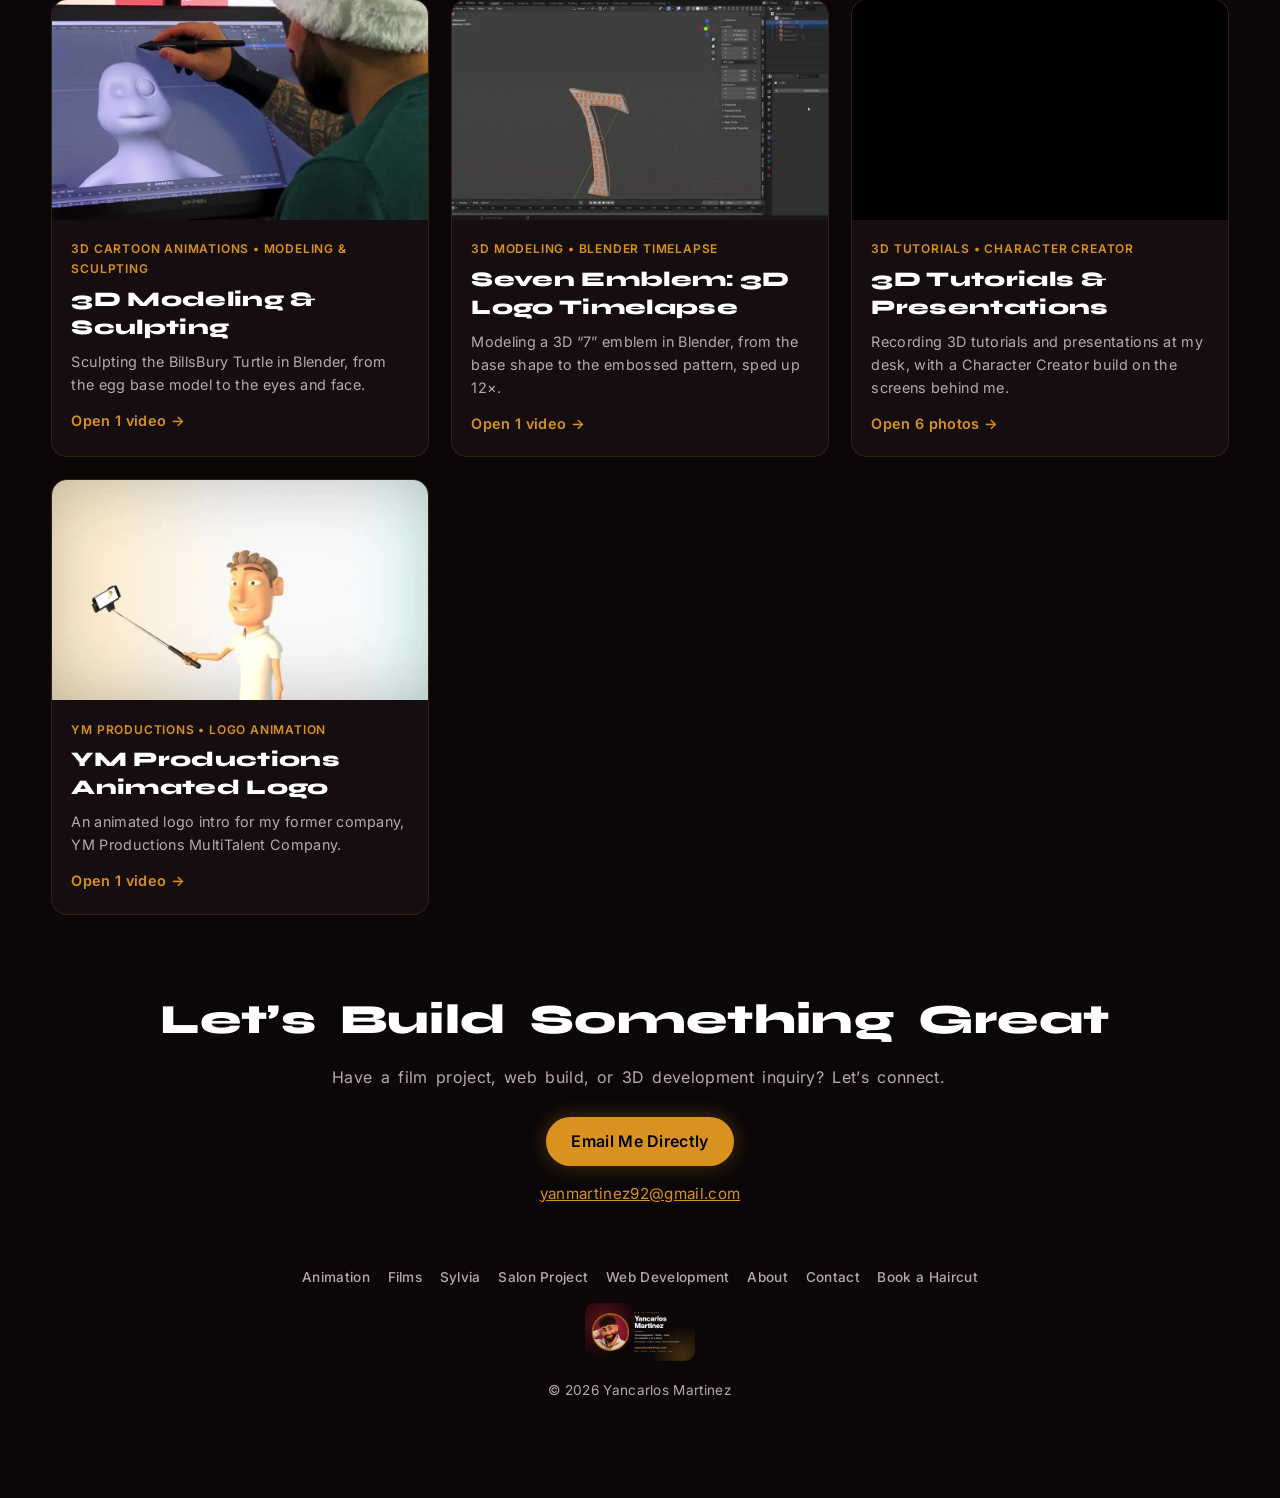
==== commit 120e67ec: "Add Book a Haircut to the main menu and footer on every page Co-Authored-By: Claude Opus 5.5 <norepl" ====
--- a/index.html
+++ b/index.html
@@ -46,6 +46,7 @@
     <a href="/web-development/">Web Development</a>
     <a href="/about/">About</a>
     <a href="/about/#contact">Contact</a>
+    <a href="/barber/">Book a Haircut</a>
   </nav>
 </header>
 
@@ -270,7 +271,7 @@
 </main>
 
 <footer class="site">
-  <nav class="fnav" aria-label="Site pages"><a href="/">Animation</a> <a href="/films/">Films</a> <a href="/sylvia/">Sylvia</a> <a href="/salon/">Salon Project</a> <a href="/web-development/">Web Development</a> <a href="/about/">About</a> <a href="/about/#contact">Contact</a></nav>
+  <nav class="fnav" aria-label="Site pages"><a href="/">Animation</a> <a href="/films/">Films</a> <a href="/sylvia/">Sylvia</a> <a href="/salon/">Salon Project</a> <a href="/web-development/">Web Development</a> <a href="/about/">About</a> <a href="/about/#contact">Contact</a> <a href="/barber/">Book a Haircut</a></nav>
   <img src="/img/og-yancarlos-martinez.jpg" alt="Illustration of Yancarlos Martinez" loading="lazy" decoding="async">
   <p>&copy; 2026 Yancarlos Martinez</p>
 </footer>
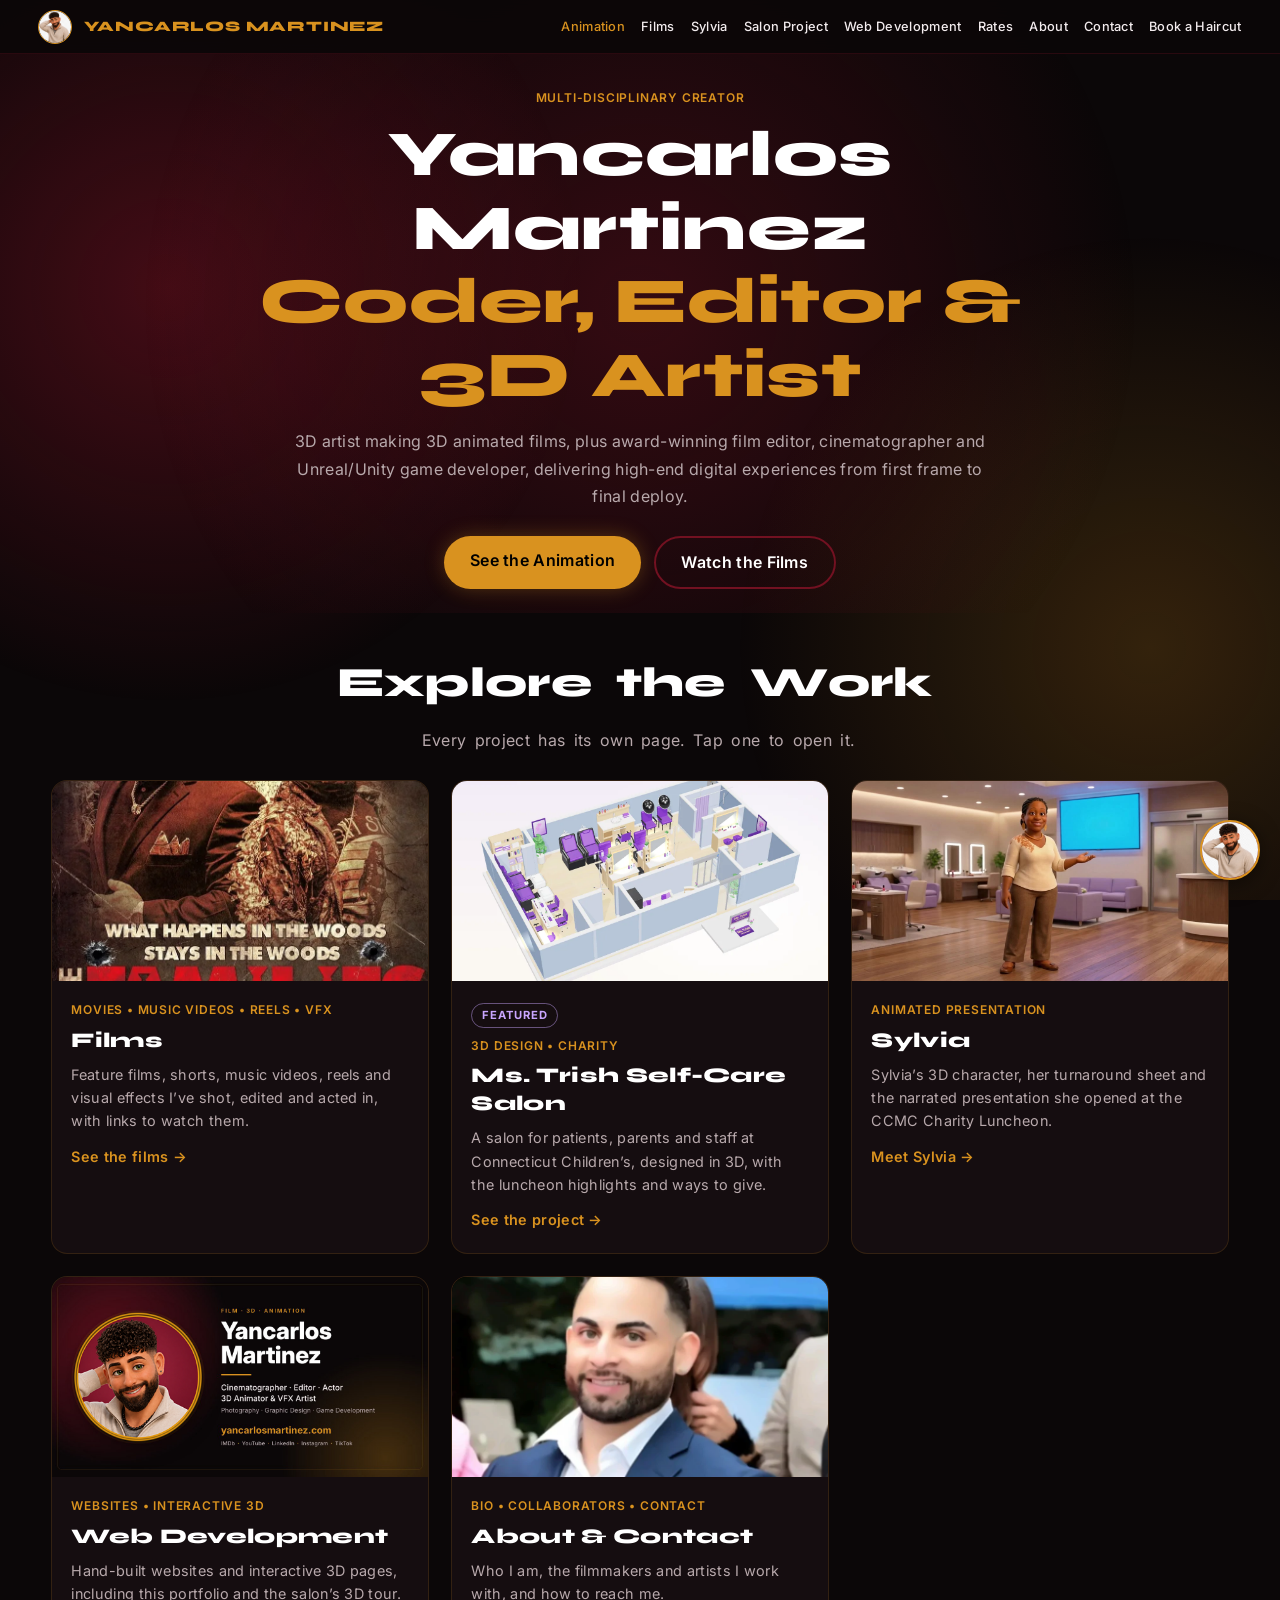
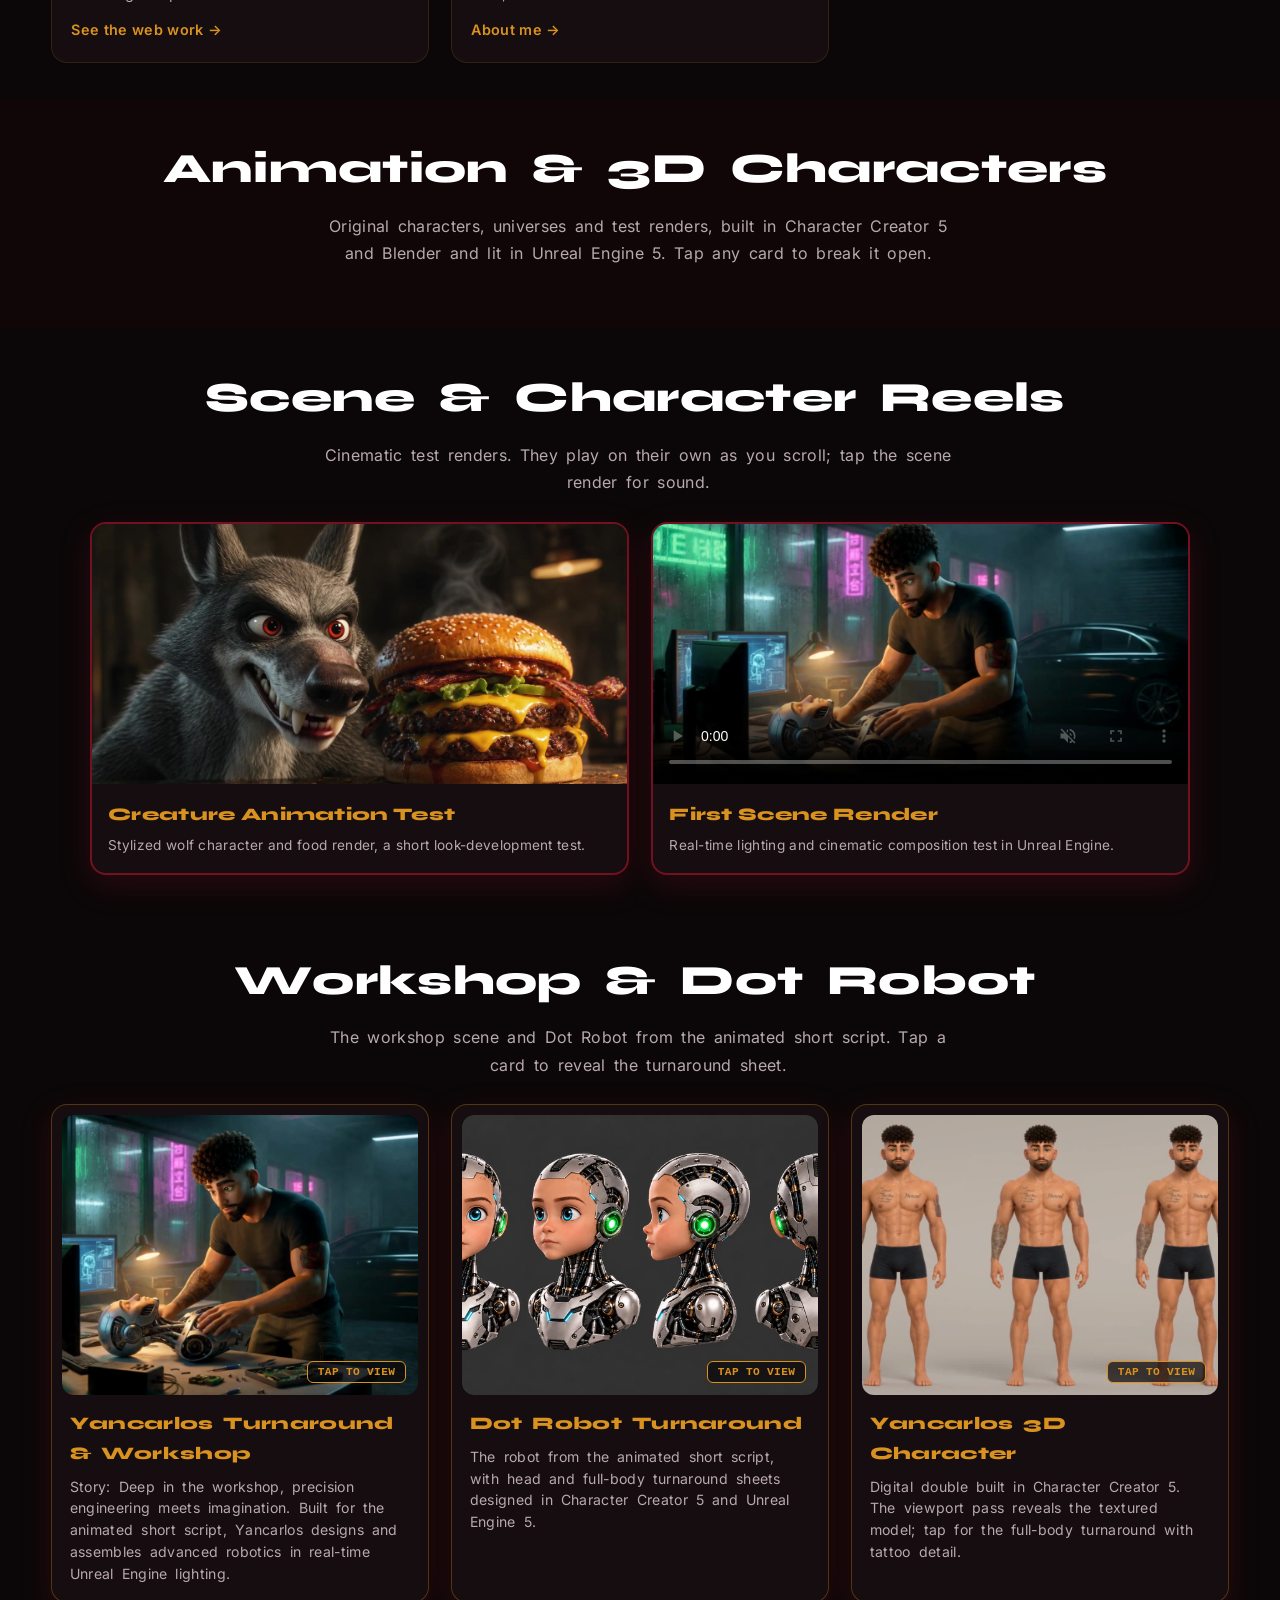
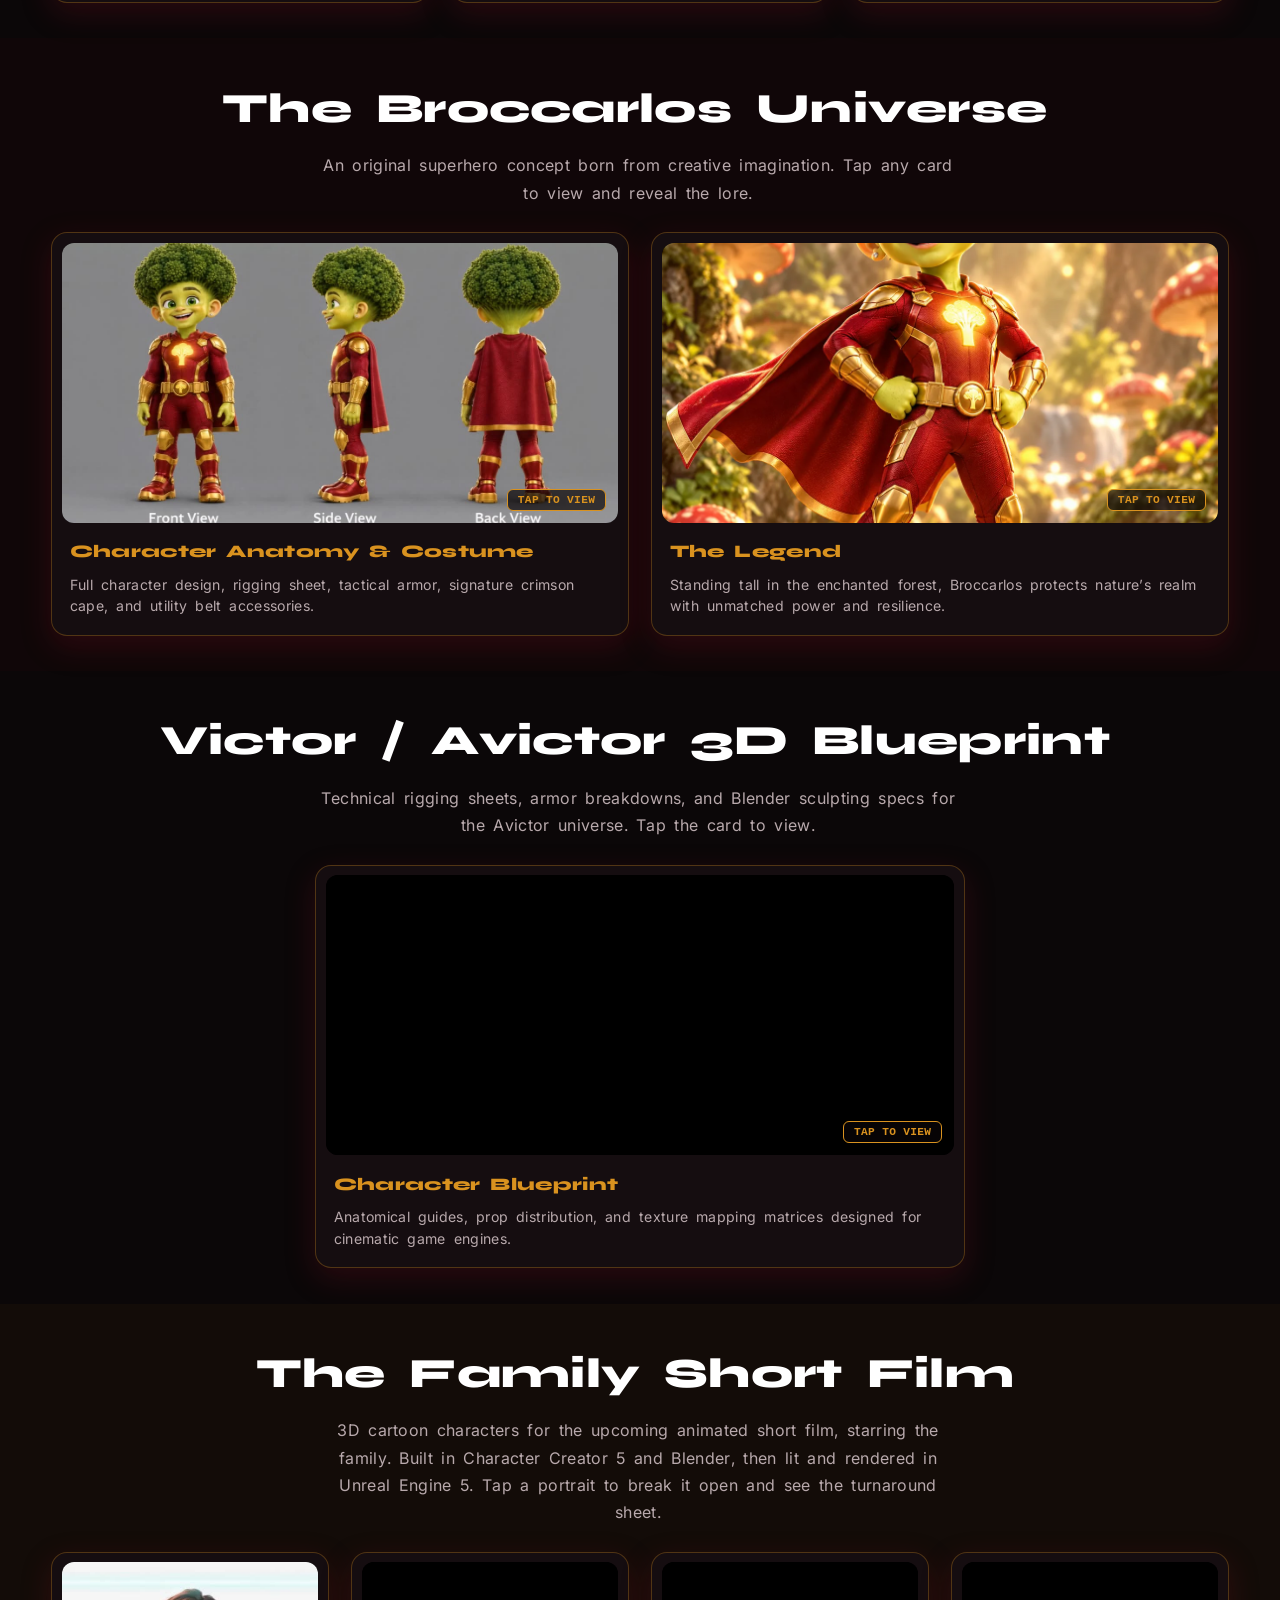
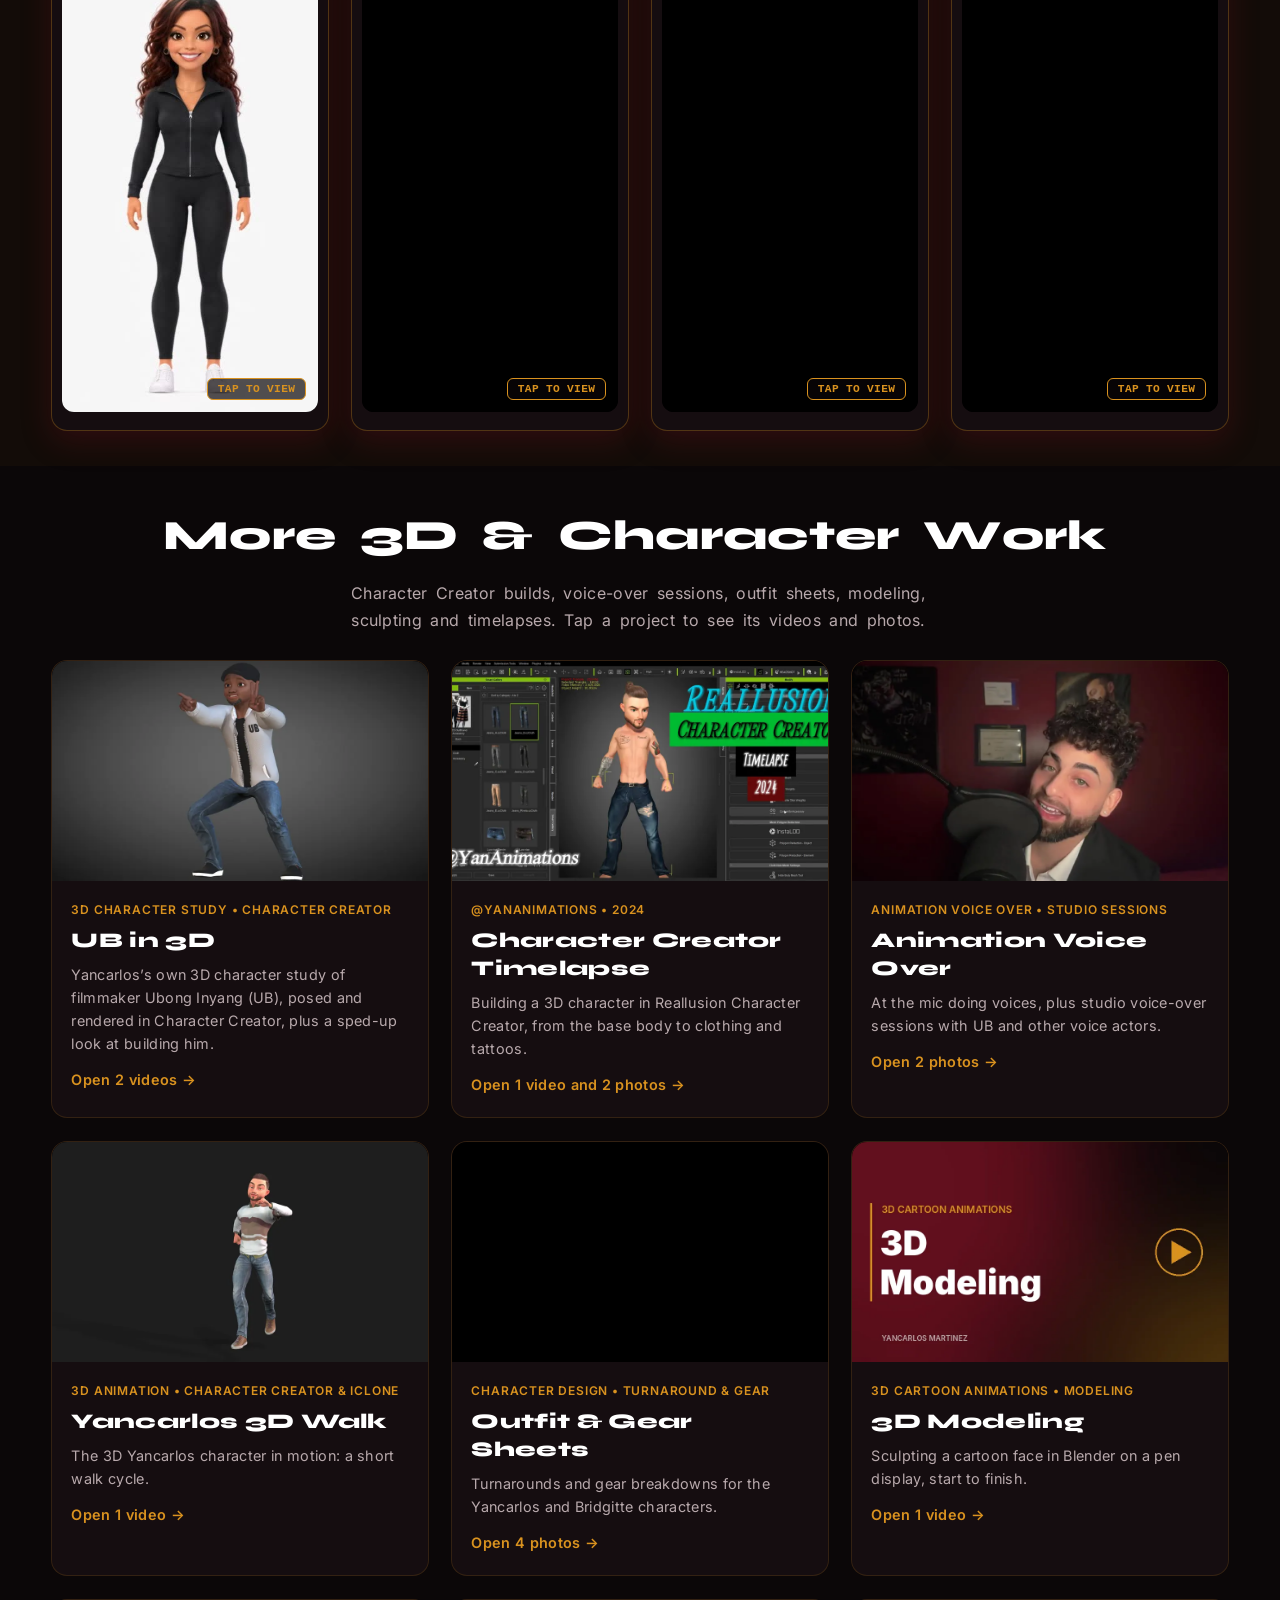
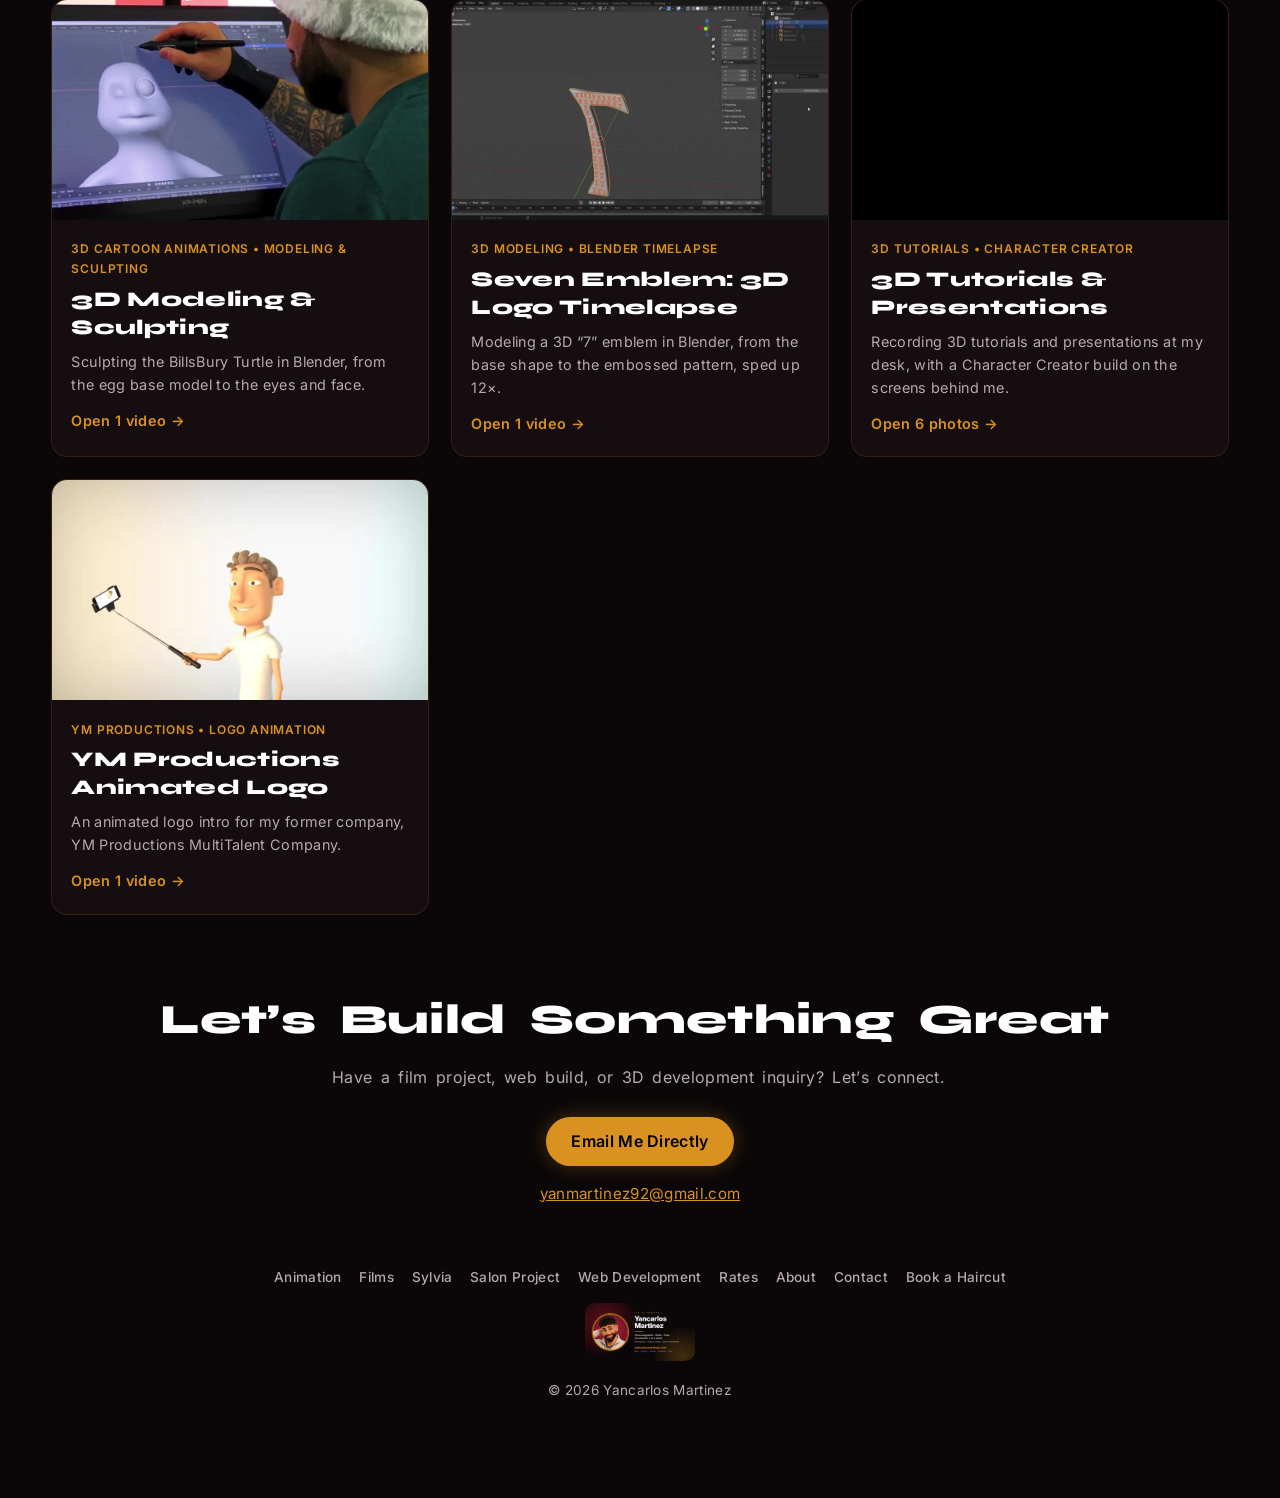
==== commit 36270b5c: "Add the Services & Rates page and a Rates link in the menu Starting prices for video editing, green " ====
--- a/index.html
+++ b/index.html
@@ -44,6 +44,7 @@
     <a href="/sylvia/">Sylvia</a>
     <a href="/salon/">Salon Project</a>
     <a href="/web-development/">Web Development</a>
+    <a href="/rates/">Rates</a>
     <a href="/about/">About</a>
     <a href="/about/#contact">Contact</a>
     <a href="/barber/">Book a Haircut</a>
@@ -271,7 +272,7 @@
 </main>
 
 <footer class="site">
-  <nav class="fnav" aria-label="Site pages"><a href="/">Animation</a> <a href="/films/">Films</a> <a href="/sylvia/">Sylvia</a> <a href="/salon/">Salon Project</a> <a href="/web-development/">Web Development</a> <a href="/about/">About</a> <a href="/about/#contact">Contact</a> <a href="/barber/">Book a Haircut</a></nav>
+  <nav class="fnav" aria-label="Site pages"><a href="/">Animation</a> <a href="/films/">Films</a> <a href="/sylvia/">Sylvia</a> <a href="/salon/">Salon Project</a> <a href="/web-development/">Web Development</a> <a href="/rates/">Rates</a> <a href="/about/">About</a> <a href="/about/#contact">Contact</a> <a href="/barber/">Book a Haircut</a></nav>
   <img src="/img/og-yancarlos-martinez.jpg" alt="Illustration of Yancarlos Martinez" loading="lazy" decoding="async">
   <p>&copy; 2026 Yancarlos Martinez</p>
 </footer>
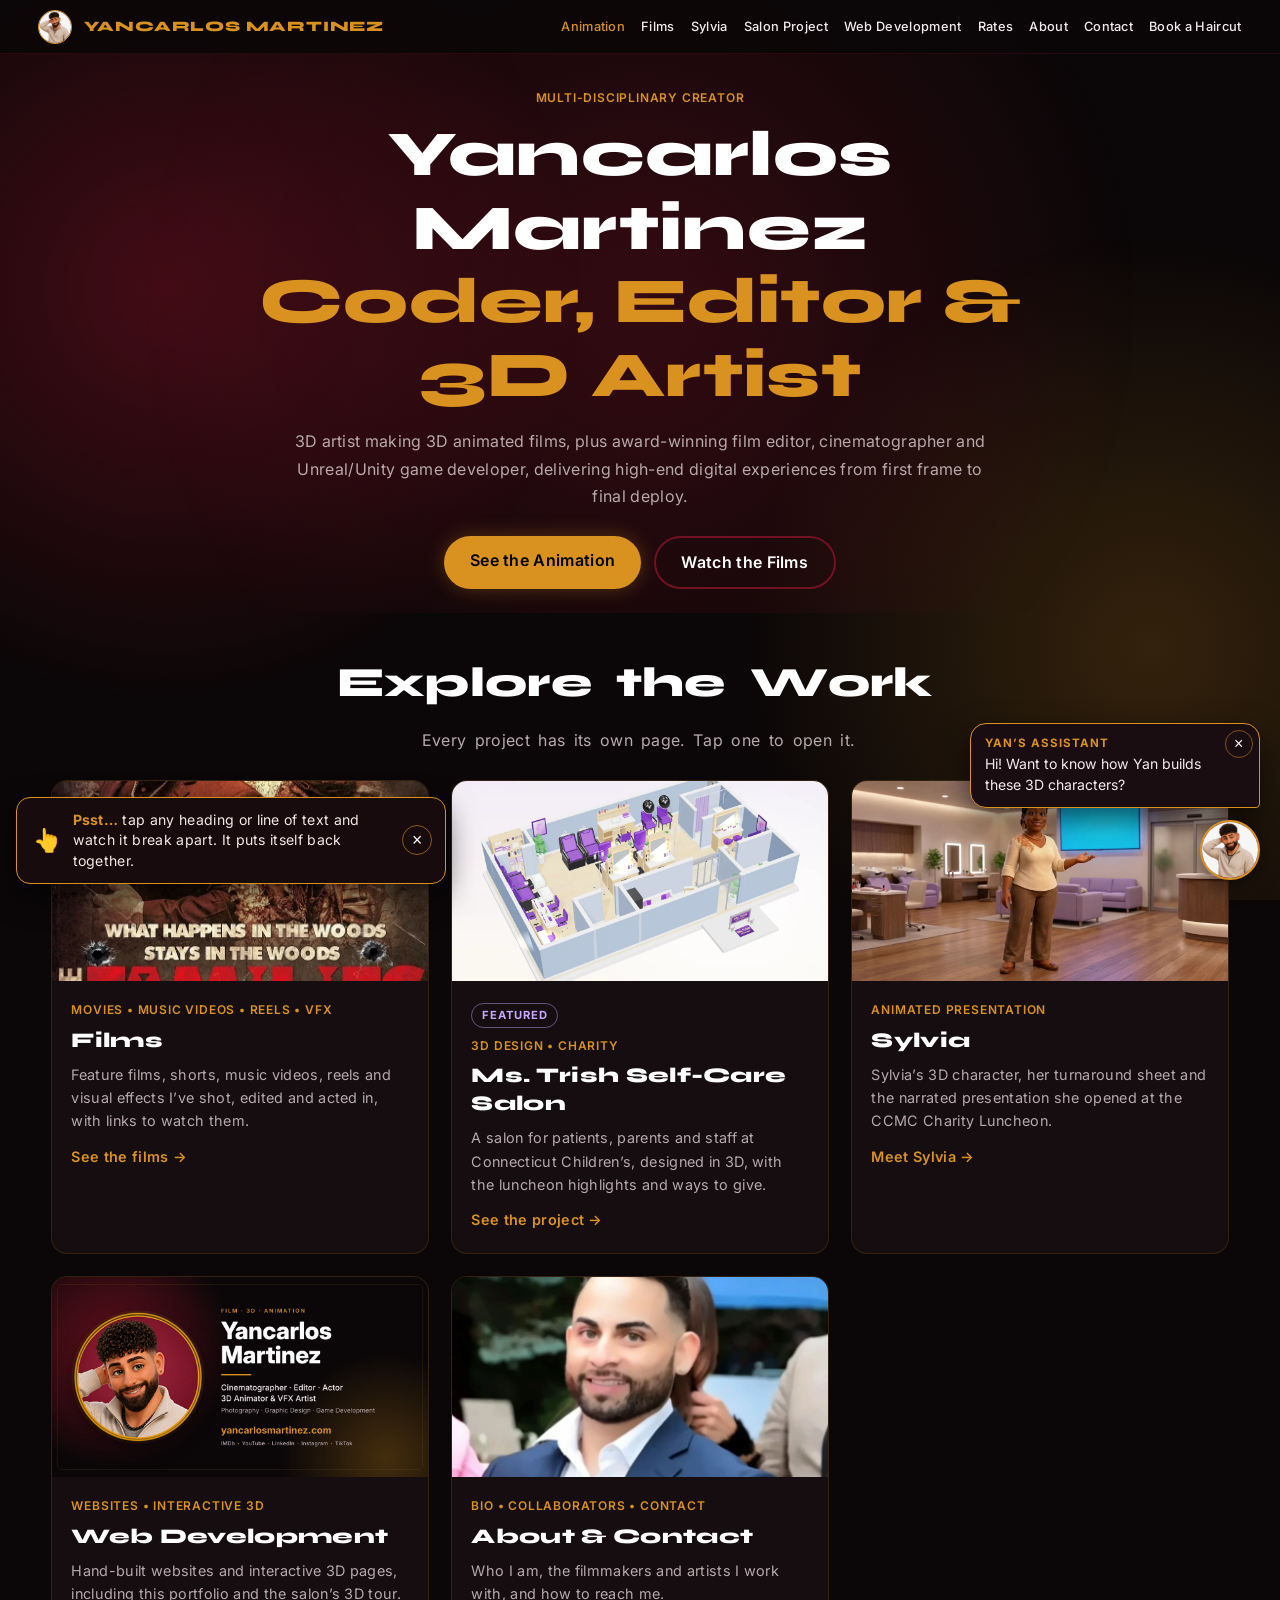
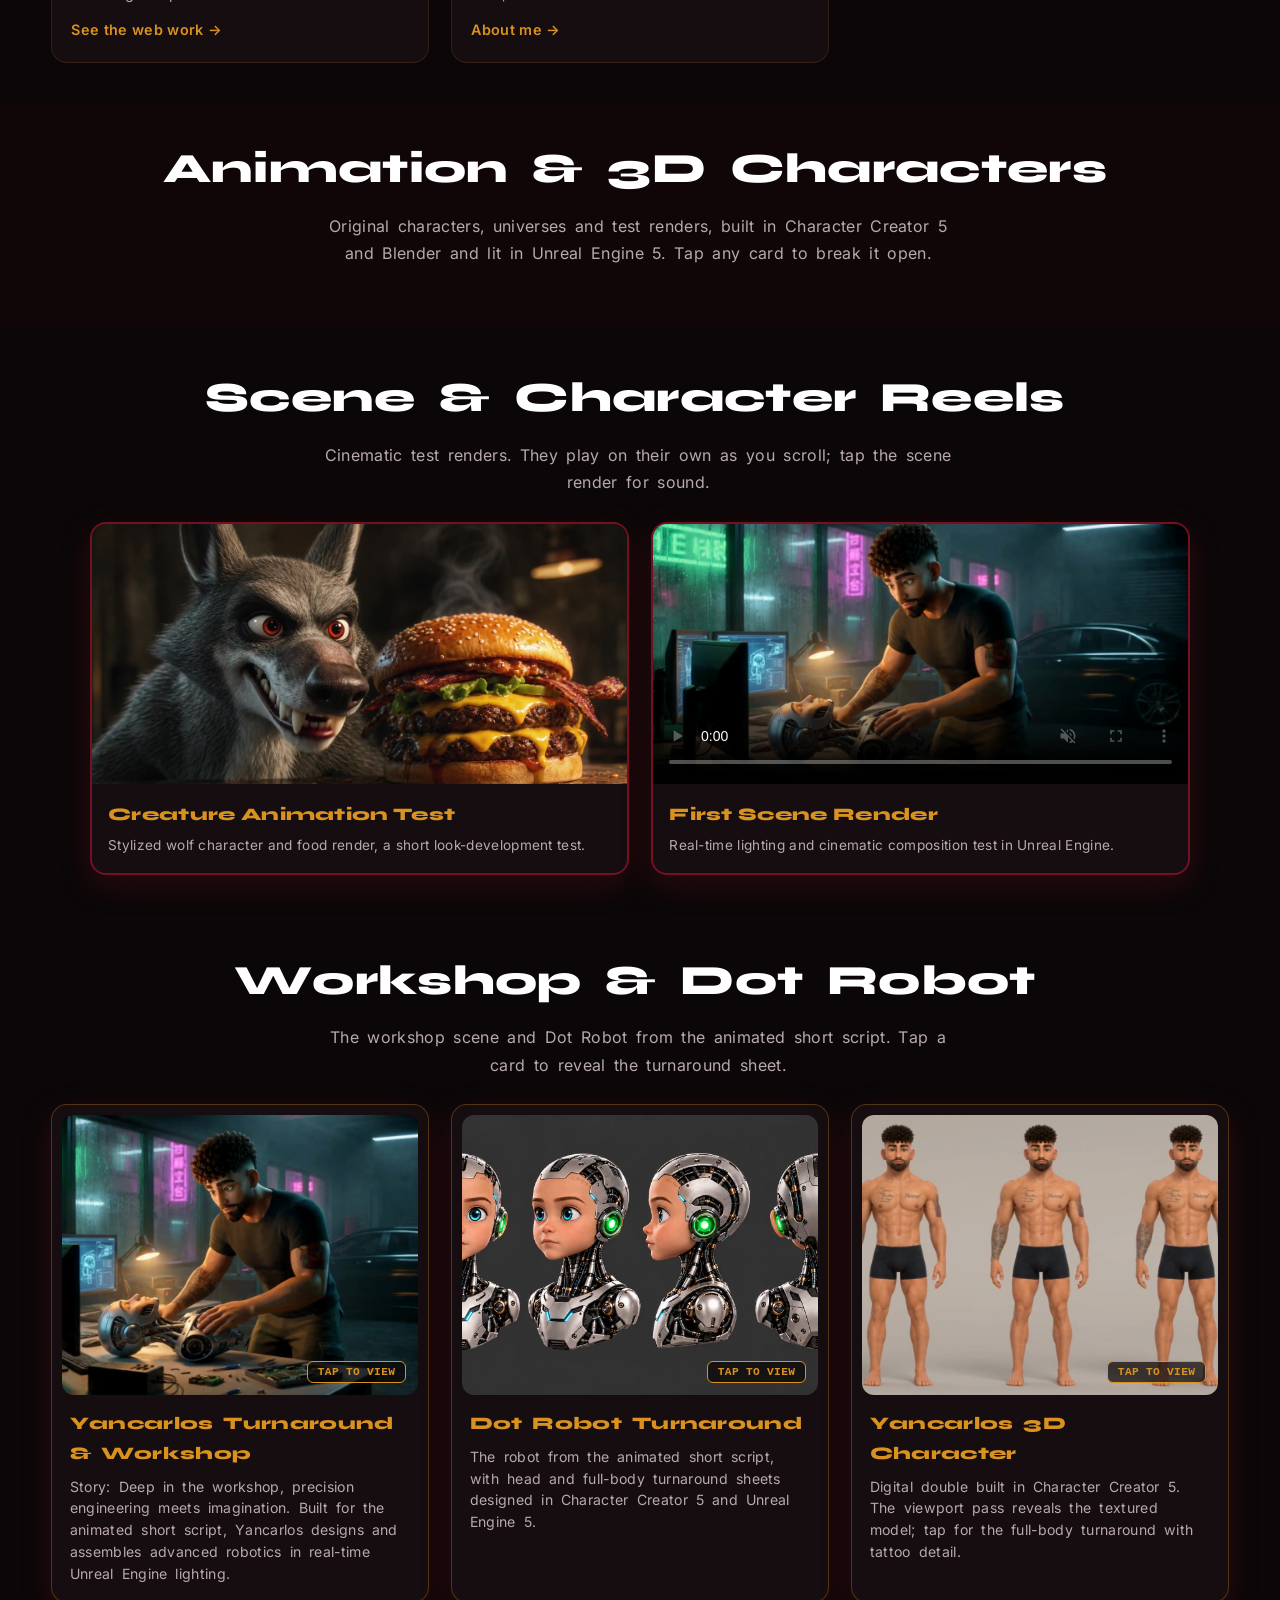
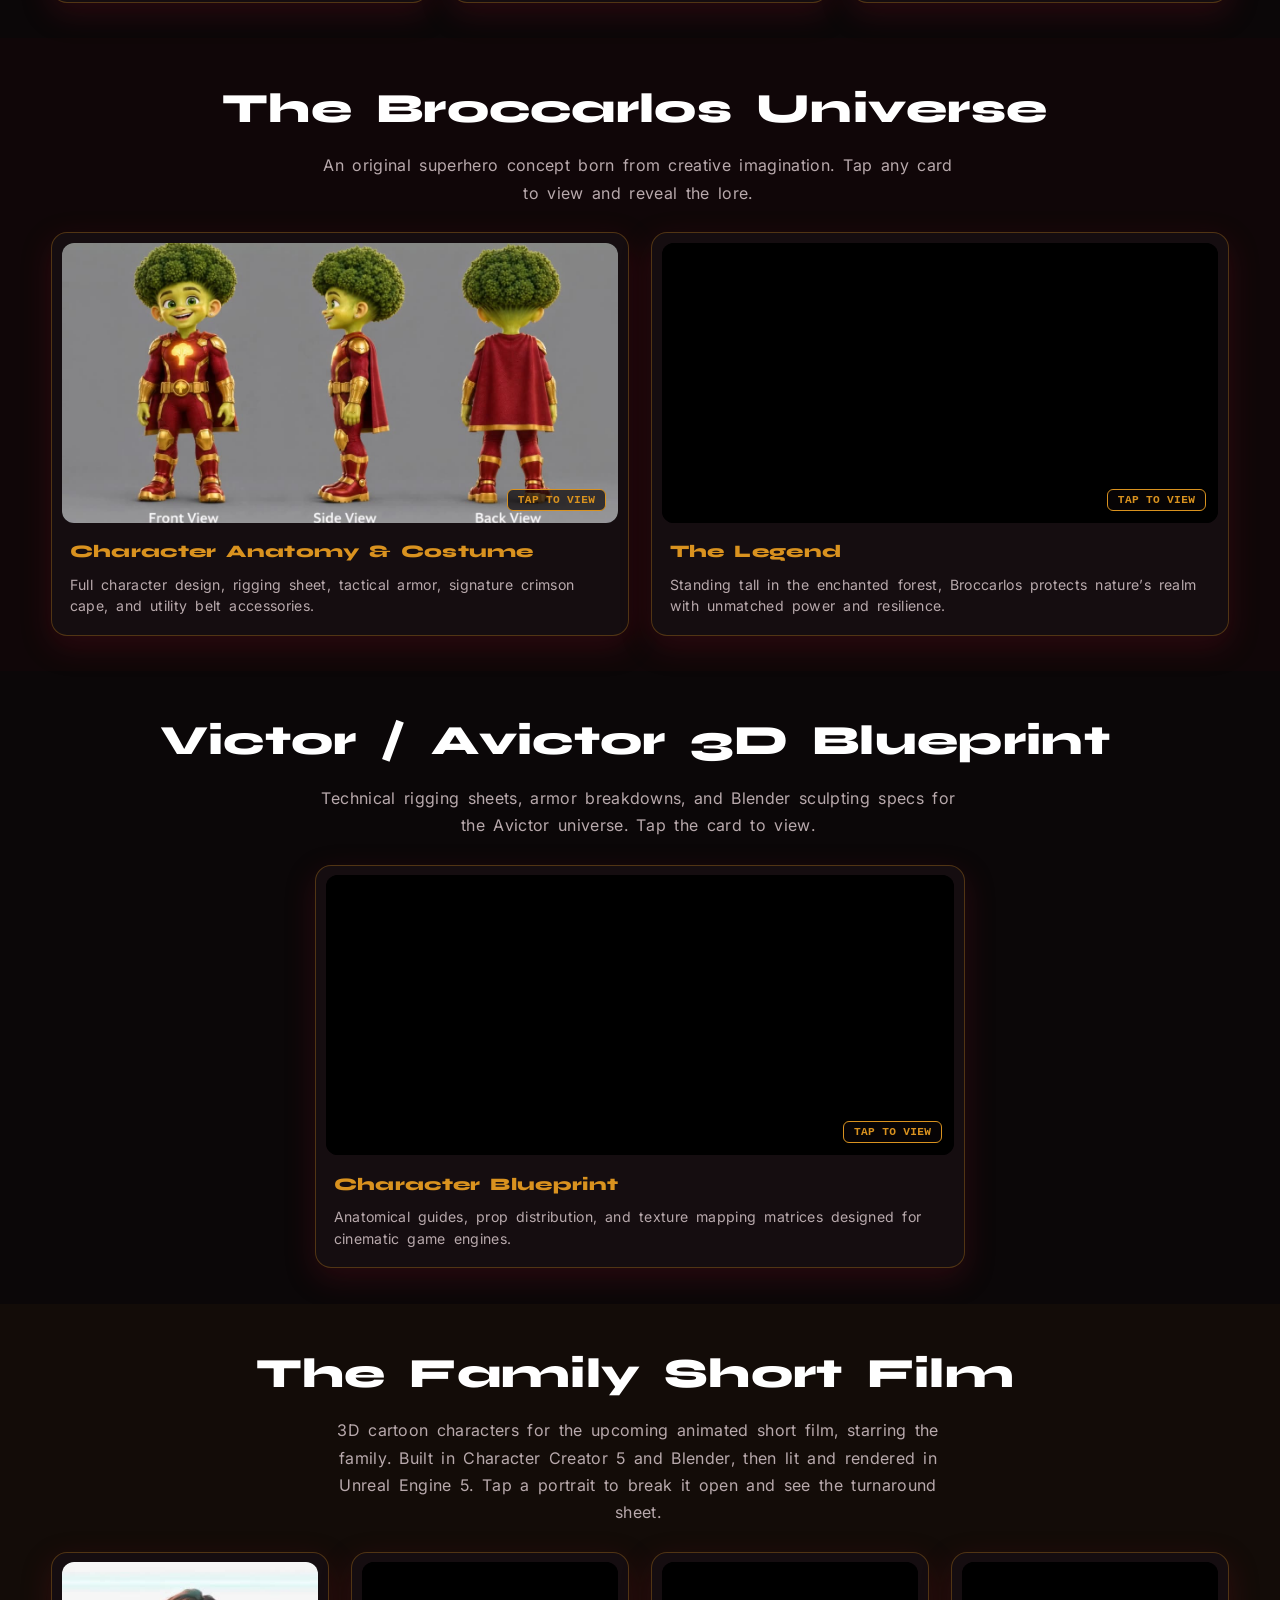
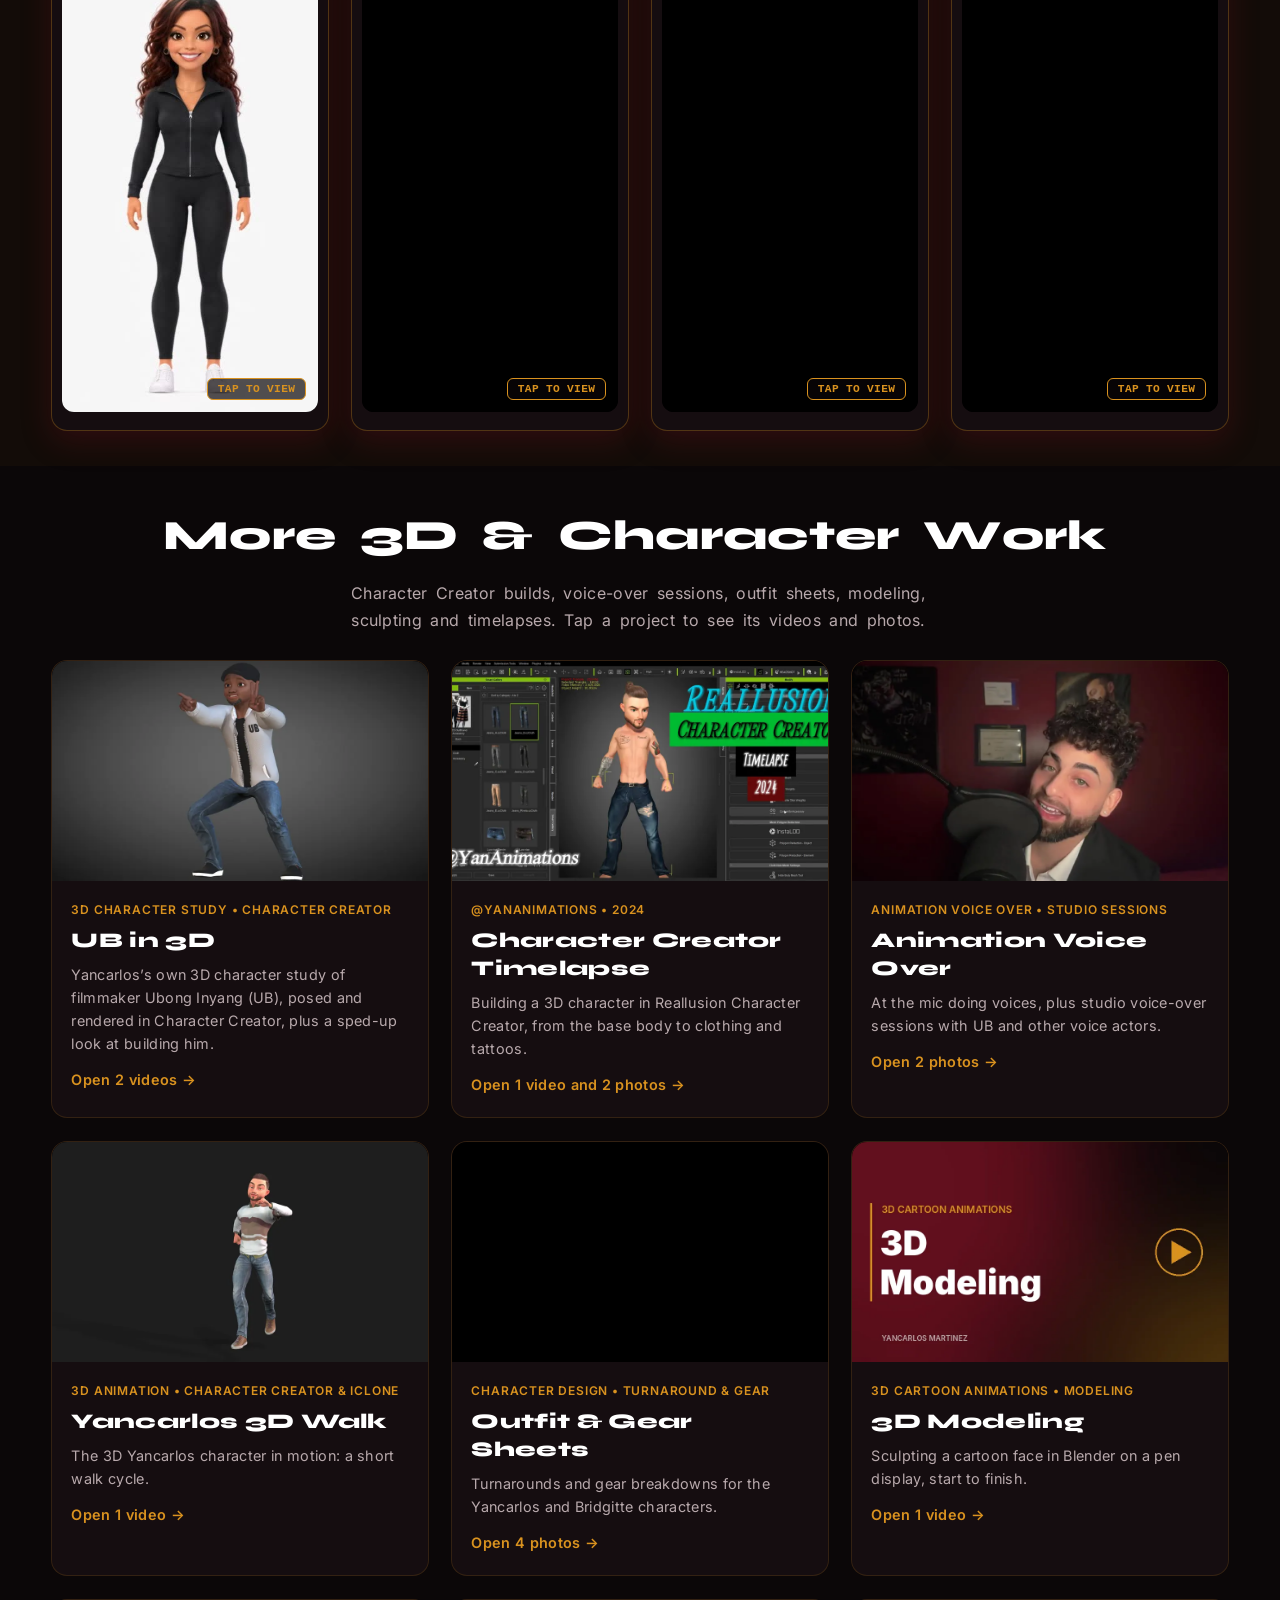
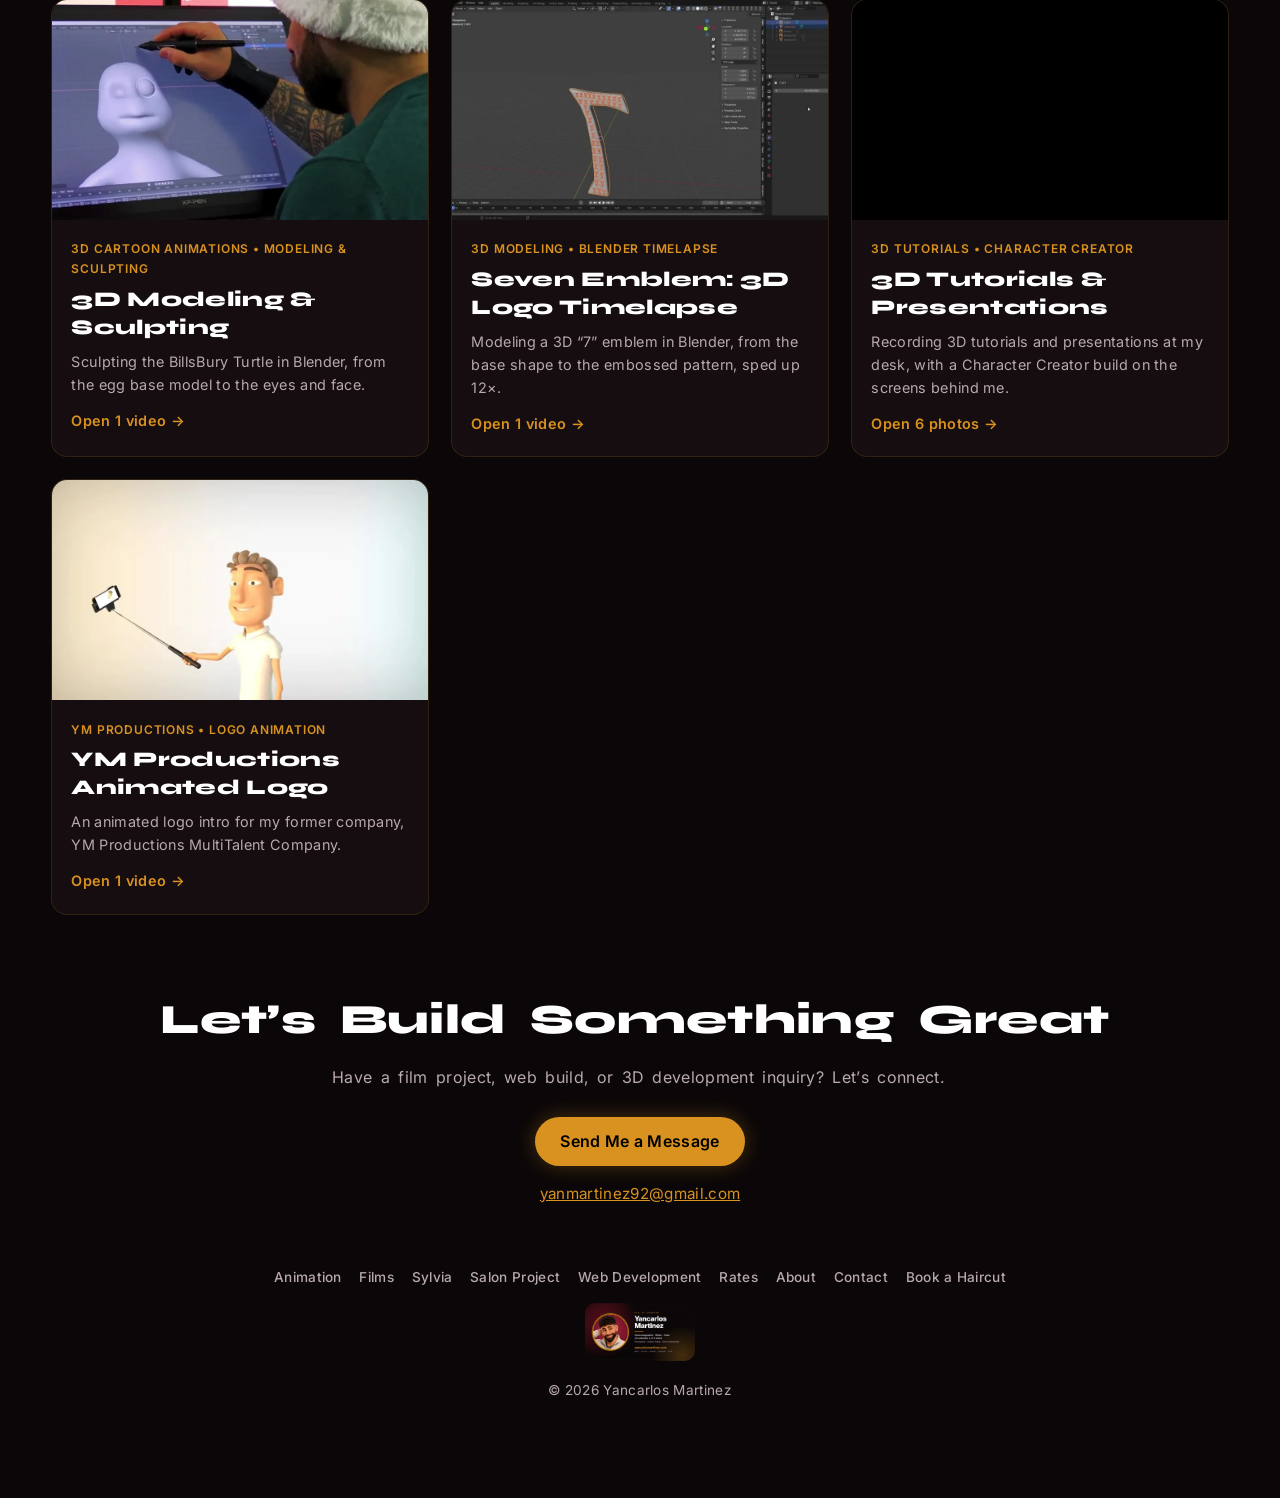
==== commit bce06fc8: "Message form, clickable prices, page-aware chat assistant, faster haircut page - Every "Get a Free Q" ====
--- a/index.html
+++ b/index.html
@@ -29,7 +29,7 @@
 <link rel="preconnect" href="https://fonts.googleapis.com">
 <link rel="preconnect" href="https://fonts.gstatic.com" crossorigin>
 <link href="https://fonts.googleapis.com/css2?family=Syne:wght@700;800&family=Inter:wght@400;500;600&display=swap" rel="stylesheet">
-<link rel="stylesheet" href="/assets/site.css?v=20261103b">
+<link rel="stylesheet" href="/assets/site.css?v=20261106">
 </head>
 <body class="page-home">
 
@@ -266,7 +266,7 @@
 <section id="contact">
   <h2 class="ttl shatter">Let’s Build Something Great</h2>
   <p class="desc shatter">Have a film project, web build, or 3D development inquiry? Let’s connect.</p>
-  <div class="btns"><a href="mailto:yanmartinez92@gmail.com" class="btn btn-primary">Email Me Directly</a></div>
+  <div class="btns"><a href="mailto:yanmartinez92@gmail.com" class="btn btn-primary">Send Me a Message</a></div>
   <span class="mail"><a href="mailto:yanmartinez92@gmail.com">yanmartinez92@gmail.com</a></span>
 </section>
 </main>
@@ -288,6 +288,7 @@
 </div>
 
 <script>window.PJ={"ub-cartoon": {"t": "UB in 3D", "m": "3D Character Study • Character Creator", "d": "Yancarlos’s own 3D cartoon of filmmaker Ubong Inyang (UB), built in Character Creator: UB introducing himself, and a sped-up look at building him.", "l": null, "f": 0, "v": [{"src": "/work/ub-cartoon/v1.mp4", "poster": "/work/ub-cartoon/v1.jpg", "label": "UB introduces himself in 3D", "w": 1280, "h": 720, "mb": 0.4, "sec": 12.3, "muted": false}, {"src": "/work/ub-cartoon/v2.mp4", "poster": "/work/ub-cartoon/v2.jpg", "label": "Building UB in Character Creator (sped up 5×)", "w": 1280, "h": 680, "mb": 1.1, "sec": 47.4, "muted": true}], "i": []}, "cc-timelapse": {"t": "Character Creator Timelapse", "m": "@YanAnimations • 2024", "d": "Building a 3D character in Reallusion Character Creator, from the base body to clothing and tattoos.", "l": null, "f": 0, "v": [{"src": "/work/cc-timelapse/v1.mp4", "poster": "/work/cc-timelapse/v1.jpg", "label": "Building the character in Character Creator", "w": 1280, "h": 678, "mb": 5.4, "sec": 100.9, "muted": false}], "i": [{"src": "/work/cc-timelapse/1.webp", "w": 1600, "h": 850, "alt": "Character Creator timelapse thumbnail with a tattooed 3D character"}, {"src": "/work/cc-timelapse/2.webp", "w": 1600, "h": 900, "alt": "Styling a cartoon character’s hair and beard in Character Creator"}]}, "voice-over": {"t": "Animation Voice Over", "m": "Animation Voice Over • Studio Sessions", "d": "Voice-over sessions in the studio: a quick loop of Yancarlos at the mic doing voices, and voice actors, including UB, recording their lines with headphones, a boom mic and the script.", "l": null, "f": 0, "v": [], "i": [{"src": "/work/voice-over/1.webp", "w": 1600, "h": 1250, "alt": "Recording a voice-over with headphones at the studio mic"}, {"src": "/work/voice-over/2.webp", "w": 900, "h": 1600, "alt": "Reading lines from the script under the boom mic"}]}, "yan-walk": {"t": "Yancarlos 3D Walk", "m": "3D Animation • Character Creator &amp; iClone", "d": "The 3D Yancarlos character in motion: a short walk cycle.", "l": null, "f": 0, "v": [{"src": "/work/yan-walk/v1.mp4", "poster": "/work/yan-walk/v1.jpg", "label": "Walk cycle", "w": 1280, "h": 720, "mb": 0.2, "sec": 5.1, "muted": true}], "i": []}, "outfit-sheets": {"t": "Outfit &amp; Gear Sheets", "m": "Character Design • Turnaround &amp; Gear", "d": "Front, side and back turnarounds and the gear breakdowns for the Yancarlos and Bridgitte characters: clothes, shoes, hair and accessories.", "l": null, "f": 0, "v": [], "i": [{"src": "/work/outfit-sheets/1.webp", "w": 2000, "h": 1125, "alt": "Yancarlos turnaround: front, left, right and back"}, {"src": "/work/outfit-sheets/2.webp", "w": 2000, "h": 857, "alt": "Yancarlos gear sheet: shirt, pants, sneakers, hair and accessories"}, {"src": "/work/outfit-sheets/3.webp", "w": 2000, "h": 1125, "alt": "Bridgitte turnaround: front, left, right and back"}, {"src": "/work/outfit-sheets/4.webp", "w": 2000, "h": 857, "alt": "Bridgitte gear sheet: jacket, leggings, sneakers, hair and accessories"}]}, "3d-modeling": {"t": "3D Modeling", "m": "3D Cartoon Animations • Modeling", "d": "Sculpting a cartoon face in Blender on a pen display, from the first shape to the eyes and expression.", "l": null, "f": 0, "v": [{"src": "/work/3d-modeling/v1.mp4", "poster": "/work/3d-modeling/v1.jpg", "label": "3D modeling and sculpting a face", "w": 1280, "h": 720, "mb": 9.6, "sec": 59.3, "muted": false}], "i": []}, "3d-sculpting": {"t": "3D Modeling &amp; Sculpting", "m": "3D Cartoon Animations • Modeling &amp; Sculpting", "d": "Modeling and sculpting the BillsBury Turtle in Blender on a pen display: the egg base model, the letter E symbol, then the body, eyes and face.", "l": null, "f": 0, "v": [{"src": "/work/3d-sculpting/v1.mp4", "poster": "/work/3d-sculpting/v1.jpg", "label": "Modeling &amp; sculpting the BillsBury Turtle", "w": 1280, "h": 720, "mb": 10.6, "sec": 60.1, "muted": false}], "i": []}, "seven-emblem": {"t": "Seven Emblem: 3D Logo Timelapse", "m": "3D Modeling • Blender Timelapse", "d": "Modeling a 3D “7” emblem in Blender, from the base shape to the embossed monogram pattern. Nine minutes of work, sped up 12×.", "l": null, "f": 0, "v": [{"src": "/work/seven-emblem/v1.mp4", "poster": "/work/seven-emblem/v1.jpg", "label": "Modeling the Seven Emblem (sped up 12×)", "w": 1280, "h": 680, "mb": 4.8, "sec": 45.4, "muted": true}], "i": []}, "3d-tutorials": {"t": "3D Tutorials &amp; Presentations", "m": "3D Tutorials • Character Creator", "d": "Stills from the 3D tutorials and presentations I recorded at my desk, walking through a Character Creator build on the screens behind me.", "l": null, "f": 0, "v": [], "i": [{"src": "/work/3d-tutorials/5.webp", "w": 1600, "h": 900, "alt": "Working on a Character Creator face at the desk for a tutorial"}, {"src": "/work/3d-tutorials/1.webp", "w": 944, "h": 528, "alt": "Recording a 3D tutorial at the desk with a Character Creator build on screen"}, {"src": "/work/3d-tutorials/2.webp", "w": 944, "h": 528, "alt": "Explaining a step during a 3D presentation"}, {"src": "/work/3d-tutorials/3.webp", "w": 944, "h": 528, "alt": "At the desk with the mic and the Character Creator screen behind"}, {"src": "/work/3d-tutorials/4.webp", "w": 944, "h": 528, "alt": "Talking through a character build on camera"}, {"src": "/work/3d-tutorials/6.webp", "w": 1600, "h": 1200, "alt": "The desk where the tutorials were recorded: camera, mic and monitors"}]}, "ym-logo-intro": {"t": "YM Productions Animated Logo", "m": "YM Productions MultiTalent Company • Logo Animation", "d": "An animated logo intro for my former company, YM Productions MultiTalent Company: a 3D cartoon character takes a selfie that turns into the logo reveal.", "l": null, "f": 0, "v": [{"src": "/work/ym-logo-intro/v1.mp4", "poster": "/work/ym-logo-intro/v1.jpg", "label": "YM Productions logo intro", "w": 1280, "h": 720, "mb": 1.2, "sec": 15.0, "muted": false}], "i": []}};</script>
-<script src="/assets/site.js?v=20261103b"></script>
+<script src="/assets/site.js?v=20261106"></script>
+<script src="/assets/connect.js?v=20261106"></script>
 </body>
 </html>
--- a/assets/site.css
+++ b/assets/site.css
@@ -276,3 +276,57 @@
 .cgroup:first-of-type{margin-top:1rem}
 .cg-t{font:800 1.25rem 'Syne',sans-serif;margin:0;color:var(--text)}
 .cg-s{margin:.25rem 0 0;color:var(--muted);font-size:.9rem}
+
+/* ===== Message / free-quote form (assets/connect.js) ===== */
+dialog.qf{width:min(560px,calc(100vw - 24px));max-height:calc(100dvh - 24px);margin:auto;padding:0;border:1px solid rgba(217,146,31,.45);border-radius:18px;background:#130a0d;color:var(--text);box-shadow:0 24px 60px rgba(0,0,0,.7);overflow:auto}
+.qf [hidden],.ai-bubble[hidden]{display:none!important}
+dialog.qf::backdrop{background:rgba(5,2,3,.72);-webkit-backdrop-filter:blur(3px);backdrop-filter:blur(3px)}
+.qf form,.qf-done{padding:1.2rem clamp(1rem,4vw,1.6rem) 1.3rem}
+.qf-h{display:flex;align-items:center;justify-content:space-between;gap:1rem}
+.qf-h h2{font-size:clamp(1.3rem,4vw,1.6rem);line-height:1.2}
+.qf-x{flex:none;width:38px;height:38px;border-radius:50%;border:1px solid rgba(217,146,31,.6);background:transparent;color:#fff;font-size:1.4rem;line-height:1;cursor:pointer}
+.qf-sub{color:var(--muted);font-size:.88rem;margin:.35rem 0 .9rem}
+.qf-sub b{color:var(--gold)}
+.qf-two{display:grid;grid-template-columns:repeat(auto-fit,minmax(min(100%,200px),1fr));gap:0 .8rem}
+.qf-f{display:grid;gap:.25rem;margin-bottom:.7rem;font-size:.85rem;font-weight:600}
+.qf-f small{font-weight:400;color:var(--muted)}
+.qf input,.qf select,.qf textarea{width:100%;font:400 1rem 'Inter',sans-serif;color:var(--text);background:rgba(11,7,8,.7);border:1px solid rgba(217,146,31,.3);border-radius:10px;padding:.6rem .75rem}
+.qf select{appearance:auto}
+.qf textarea{resize:vertical;min-height:5.5rem}
+.qf input:focus-visible,.qf select:focus-visible,.qf textarea:focus-visible,.qf button:focus-visible{outline:2px solid var(--gold);outline-offset:2px}
+.qf-hp{position:absolute!important;left:-9999px;width:1px;height:1px;overflow:hidden}
+.qf-err{color:#ffb4a8;font-size:.88rem;min-height:1.2em;margin:.1rem 0 .5rem}
+.qf-go{width:100%;border:0;cursor:pointer;font:600 1rem 'Inter',sans-serif}
+.qf-go:disabled{opacity:.6;cursor:wait}
+.qf-alt{margin-top:.8rem;font-size:.82rem;color:var(--muted);text-align:center}
+.qf-alt span{color:var(--text);user-select:all;-webkit-user-select:all}
+.qf-copy{margin-left:.3rem;border:1px solid rgba(217,146,31,.5);border-radius:999px;background:transparent;color:var(--gold);font:600 .78rem 'Inter',sans-serif;padding:.15rem .6rem;cursor:pointer}
+.qf-done{text-align:center}
+.qf-check{width:56px;height:56px;margin:.4rem auto .6rem;border-radius:50%;display:grid;place-items:center;background:var(--gold);color:#000;font-size:1.8rem;font-weight:800}
+.qf-done p{color:var(--muted);margin:.4rem auto 1.1rem;max-width:400px}
+
+/* ===== Yan's assistant (chat) ===== */
+#chat{width:min(360px,calc(100vw - 40px))}
+.cb{height:min(380px,calc(100dvh - 230px));gap:.55rem}
+.cb p{margin:0;padding:.55rem .75rem;border-radius:12px;max-width:88%;line-height:1.5}
+.cb .m-bot{background:#1f1216;border:1px solid rgba(217,146,31,.18);align-self:flex-start;border-top-left-radius:4px}
+.cb .m-you{background:var(--gold);color:#140a03;align-self:flex-end;border-top-right-radius:4px;font-weight:500}
+.cb .m-typing{display:flex;gap:4px;padding:.7rem .8rem}
+.cb .m-typing span{width:6px;height:6px;border-radius:50%;background:var(--muted);animation:mDot 1s infinite}
+.cb .m-typing span:nth-child(2){animation-delay:.15s}.cb .m-typing span:nth-child(3){animation-delay:.3s}
+@keyframes mDot{0%,80%,100%{opacity:.3;transform:translateY(0)}40%{opacity:1;transform:translateY(-3px)}}
+.m-chips{display:flex;flex-wrap:wrap;gap:.4rem;align-self:flex-start;max-width:100%}
+.m-chip{border:1px solid rgba(217,146,31,.55);border-radius:999px;background:rgba(114,17,33,.25);color:var(--text);font:600 .78rem 'Inter',sans-serif;padding:.35rem .75rem;cursor:pointer;text-align:left}
+.m-chip:hover,.m-chip:focus-visible{border-color:var(--gold);color:var(--gold);outline:none}
+.ai-bubble{position:fixed;right:max(20px,env(safe-area-inset-right));bottom:calc(max(20px,env(safe-area-inset-bottom)) + 72px);z-index:99998;display:flex;align-items:flex-start;max-width:min(290px,calc(100vw - 40px));background:#1a0d11;border:1px solid var(--gold);border-radius:16px 16px 4px 16px;box-shadow:0 12px 30px rgba(0,0,0,.6);opacity:0;transform:translateY(10px);transition:opacity .3s,transform .3s}
+.ai-bubble.on{opacity:1;transform:none}
+.ai-b-txt{display:grid;gap:.15rem;flex:1;min-width:0;padding:.7rem .4rem .75rem .9rem;background:none;border:0;color:var(--text);font:400 .88rem/1.45 'Inter',sans-serif;text-align:left;cursor:pointer}
+.ai-b-txt b{color:var(--gold);font-size:.72rem;letter-spacing:.06rem;text-transform:uppercase}
+.ai-b-x{flex:none;margin:.4rem .4rem 0 0;width:28px;height:28px;border-radius:50%;border:1px solid rgba(217,146,31,.5);background:transparent;color:#fff;font-size:1rem;line-height:1;cursor:pointer}
+@media(prefers-reduced-motion:reduce){.ai-bubble{transition:none}.cb .m-typing span{animation:none}}
+
+/* ===== Rates page: every price opens a quote ===== */
+.page-rates .rows li.quotable{cursor:pointer;margin:0 -.6rem;padding-left:.6rem;padding-right:.6rem;border-radius:10px;transition:background .2s}
+.page-rates .rows li.quotable:hover,.page-rates .rows li.quotable:focus-visible{background:rgba(217,146,31,.08);outline:none}
+.page-rates .rows li.quotable:focus-visible{box-shadow:0 0 0 2px var(--gold) inset}
+.page-rates .rows li.quotable .amt::after{content:"Get quote \2192";display:block;margin-top:.3rem;font:600 .72rem 'Inter',sans-serif;color:var(--gold);letter-spacing:0;text-transform:none}
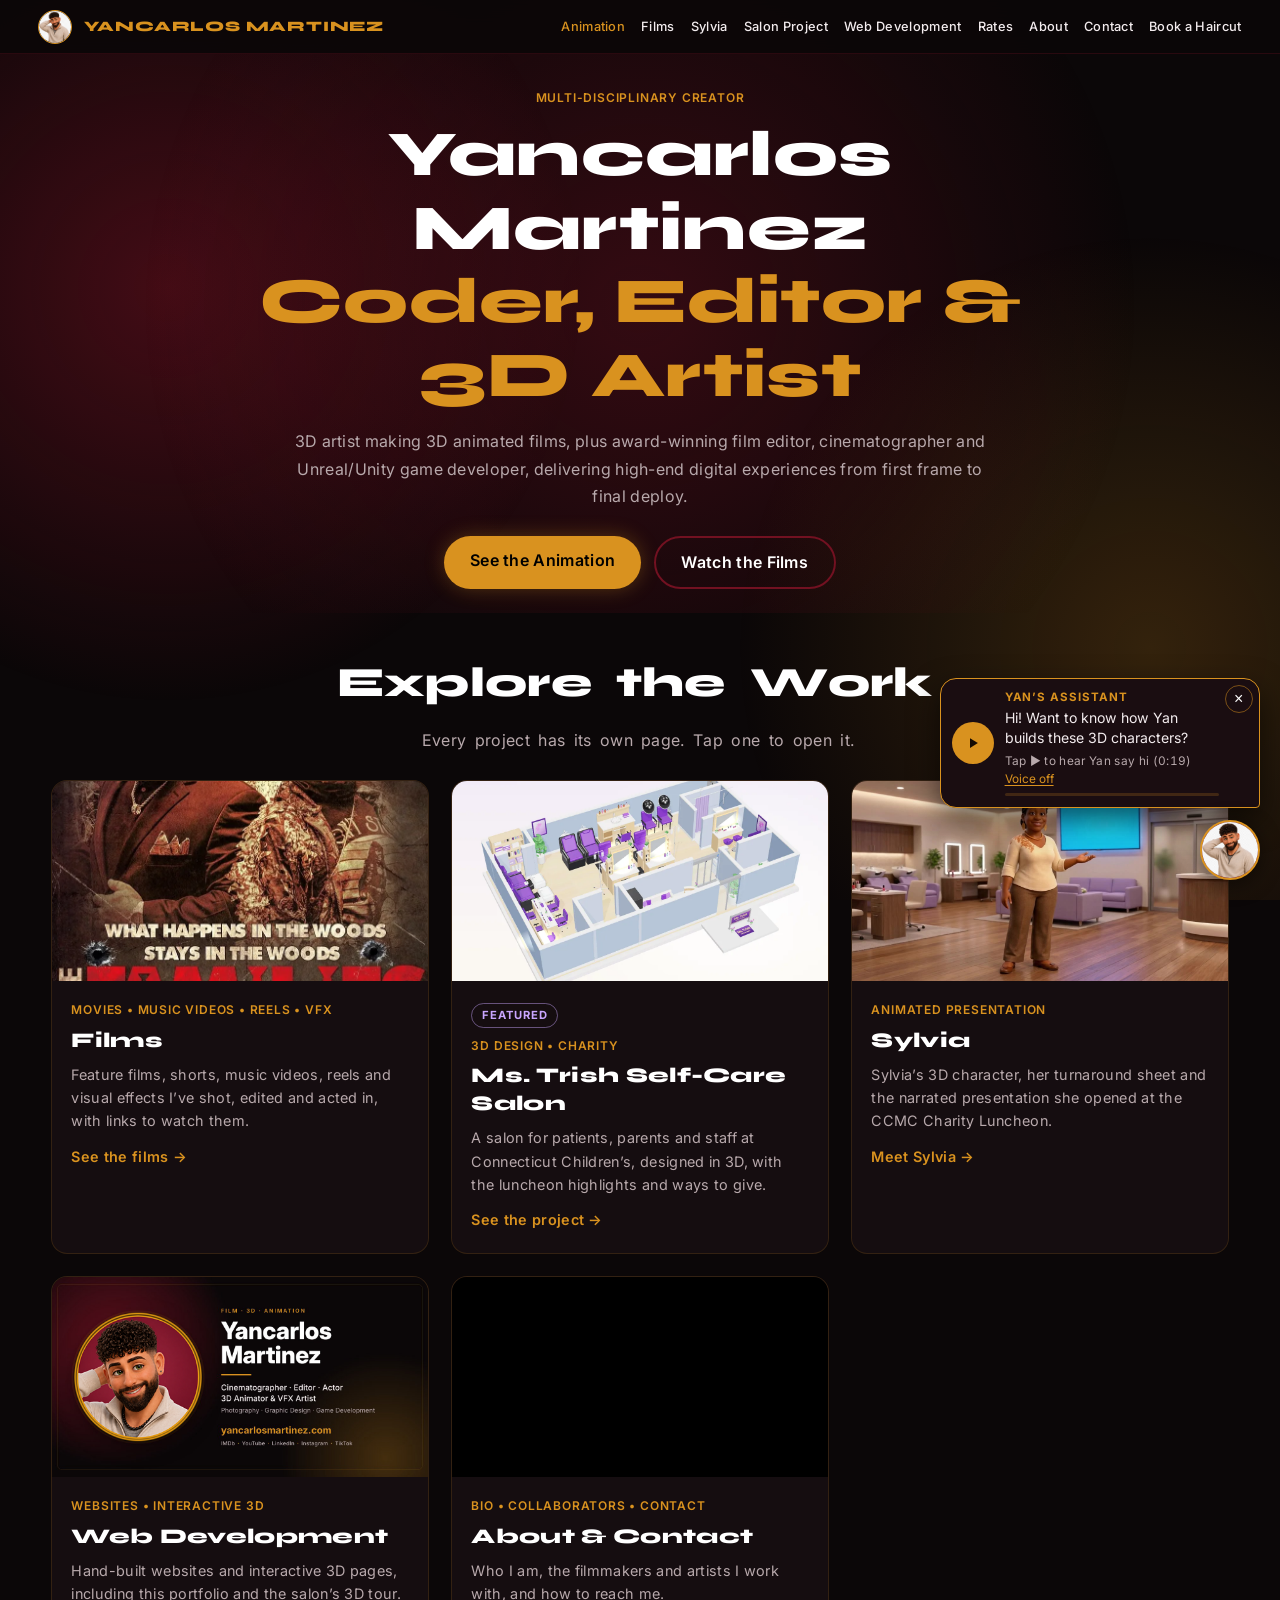
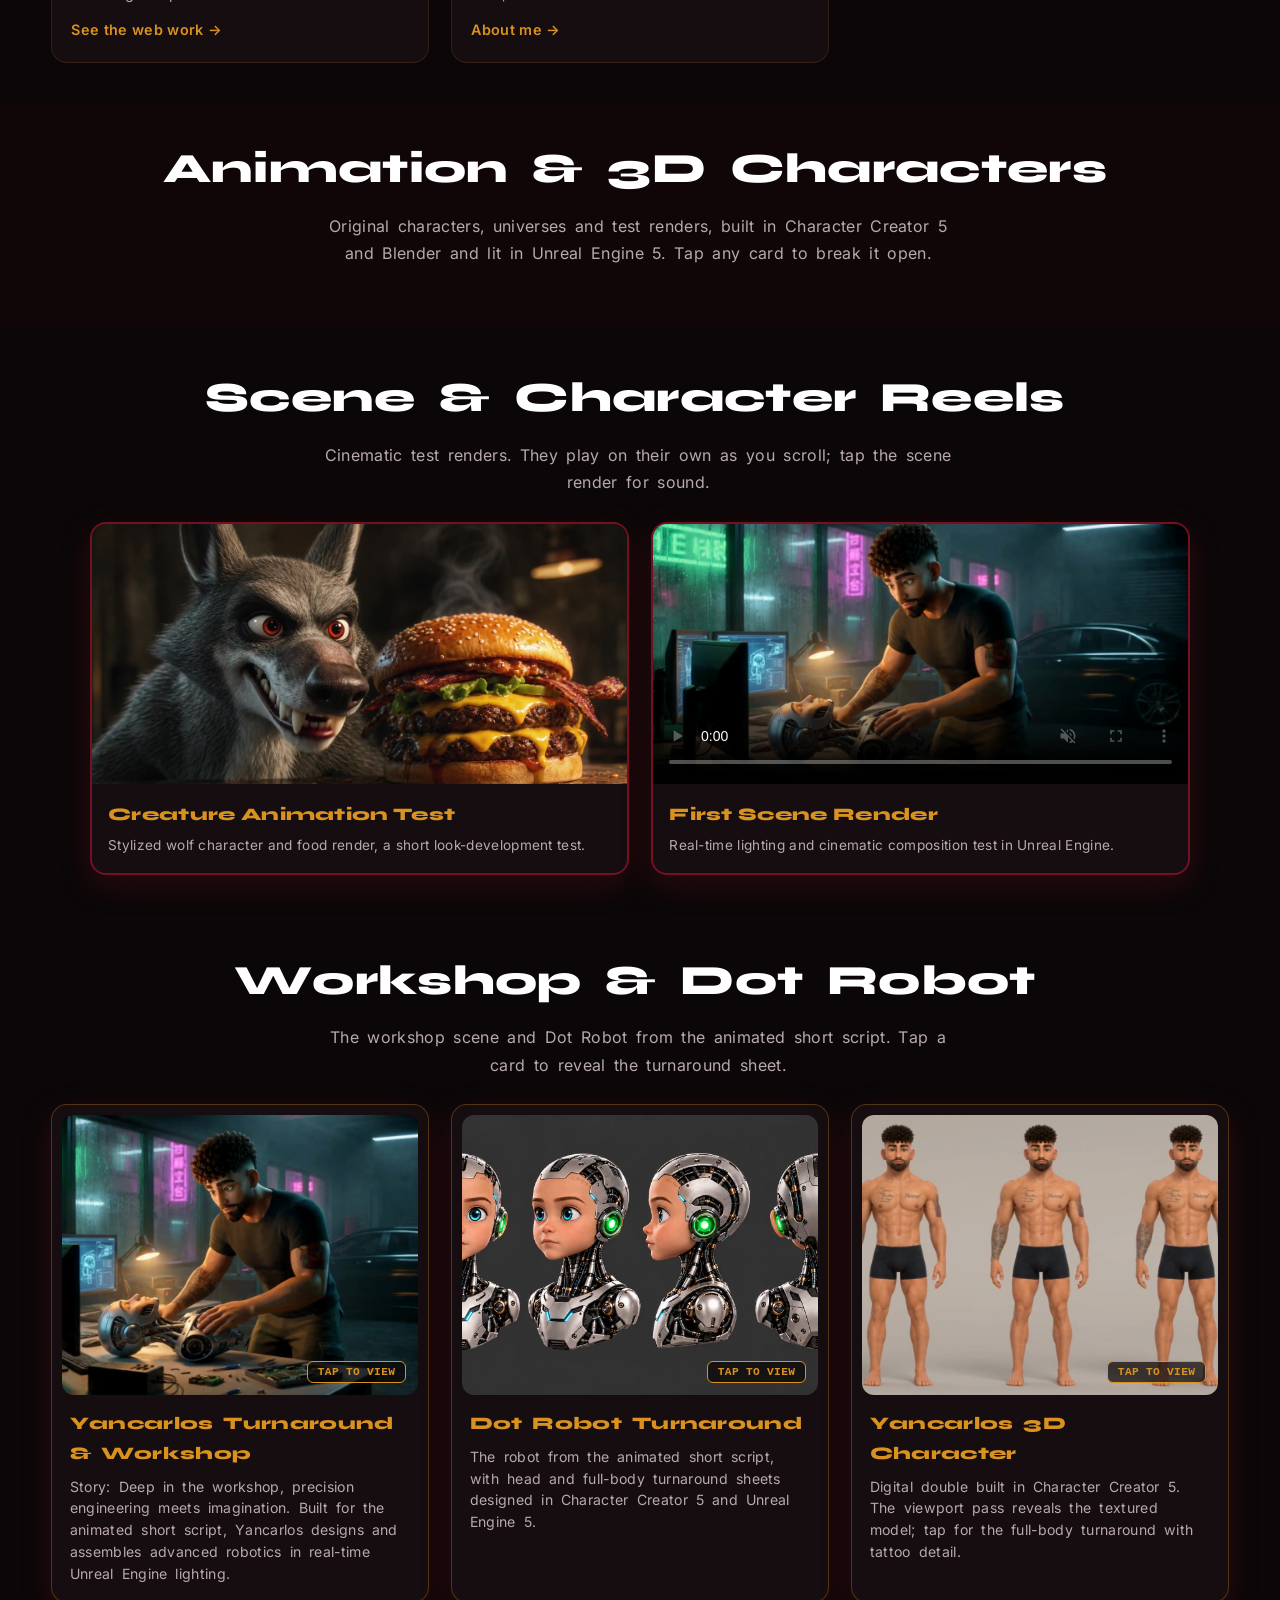
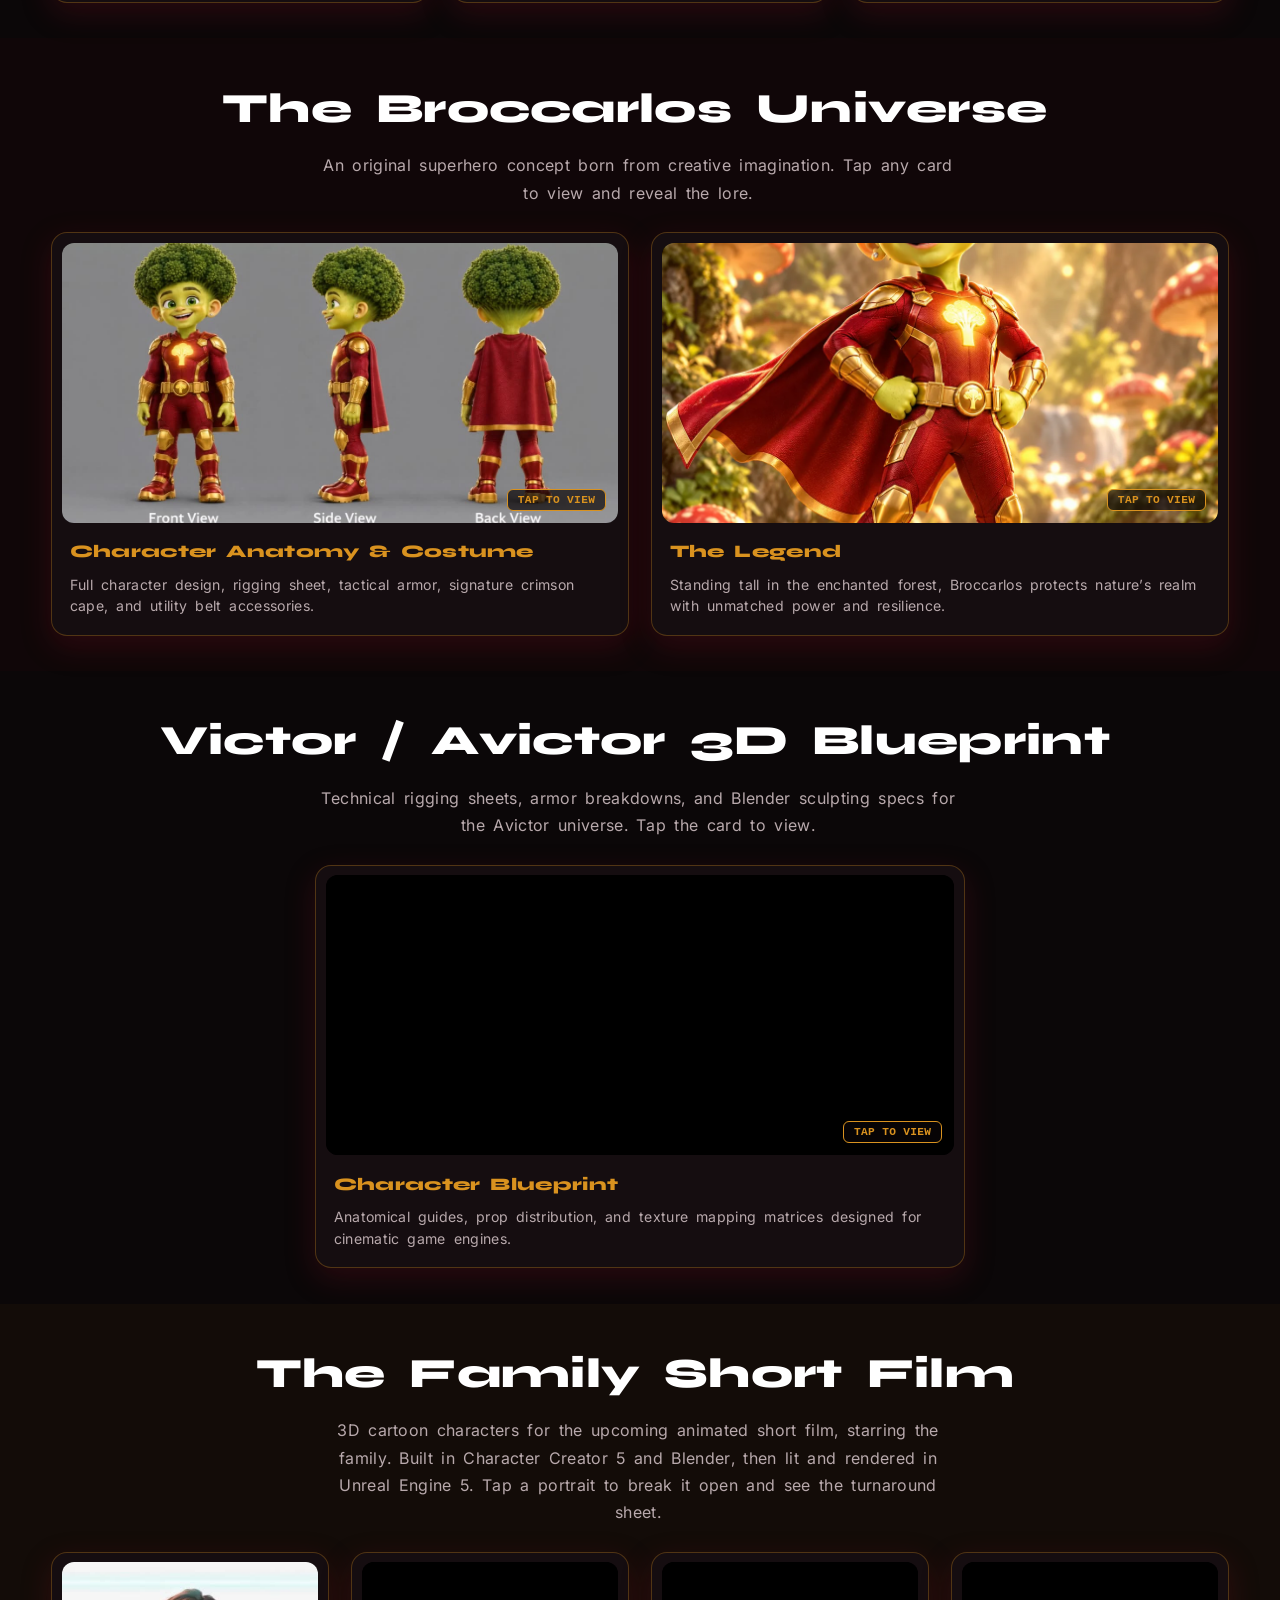
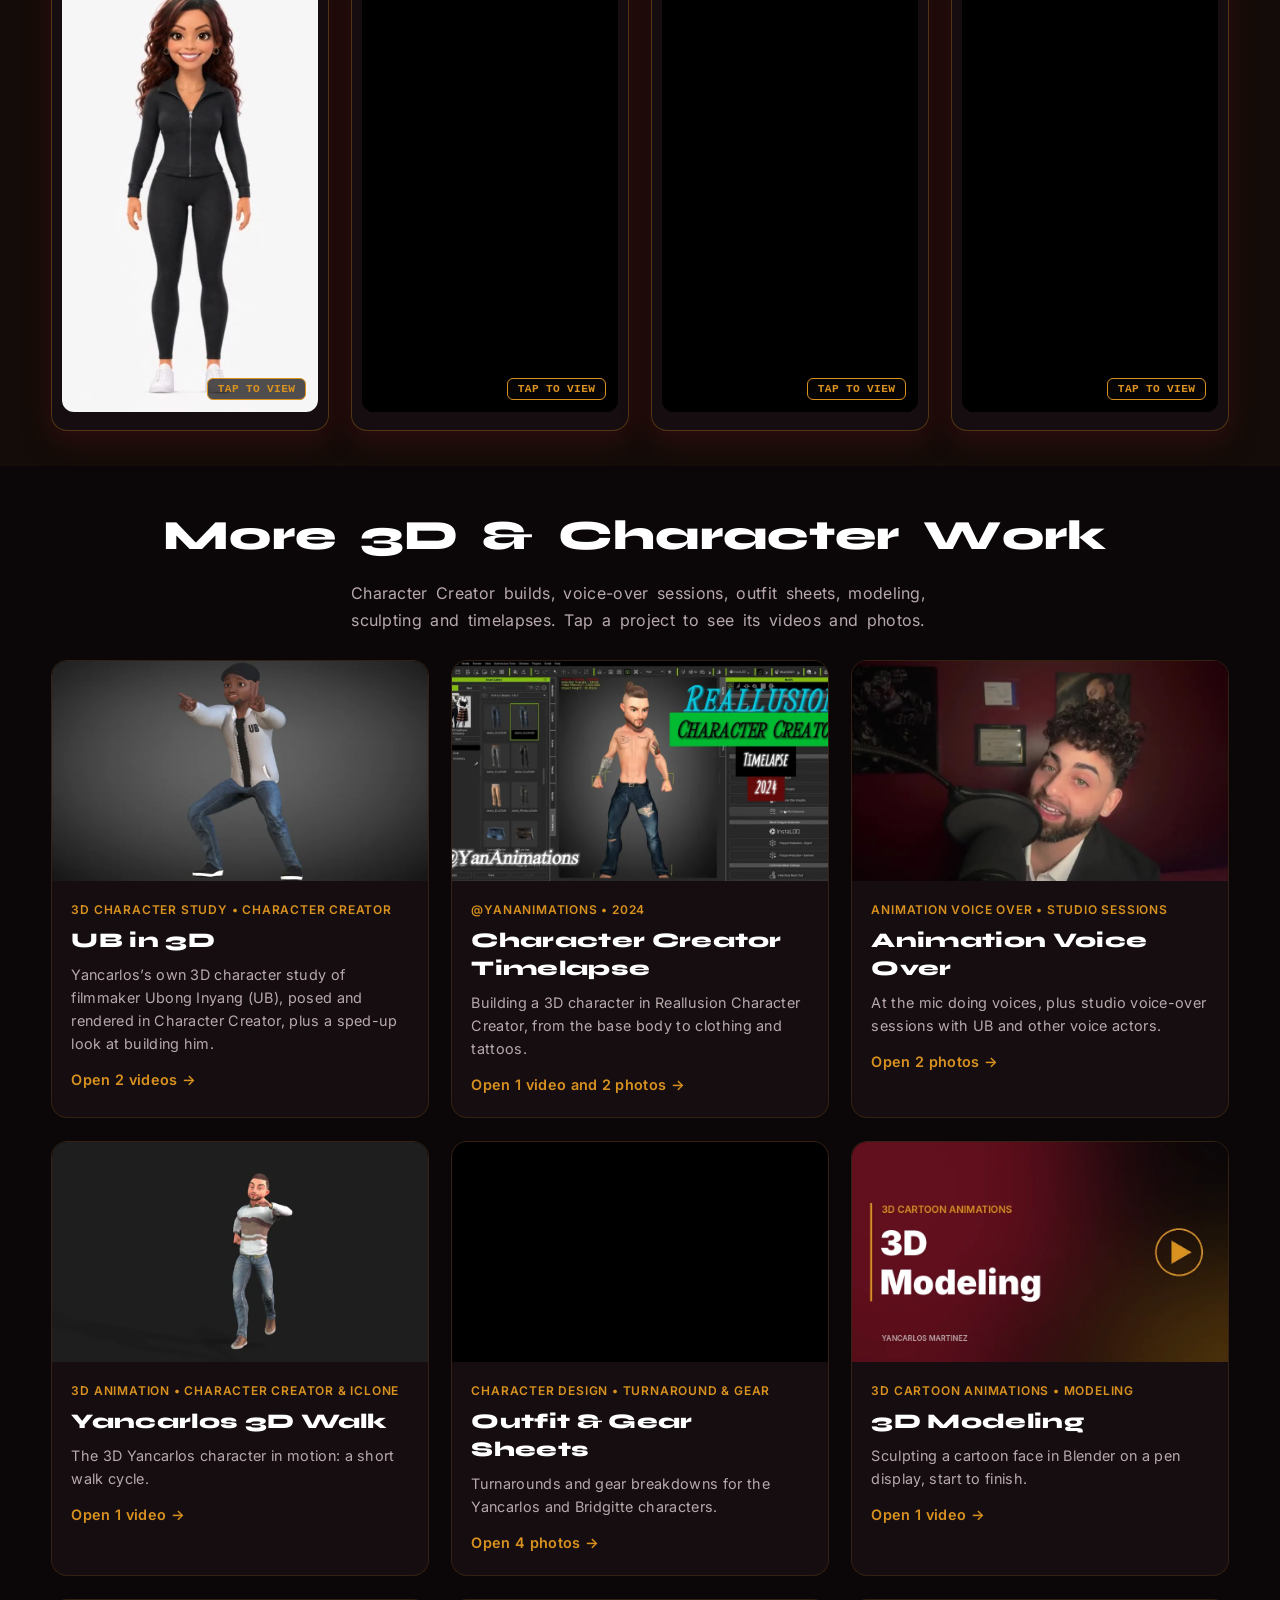
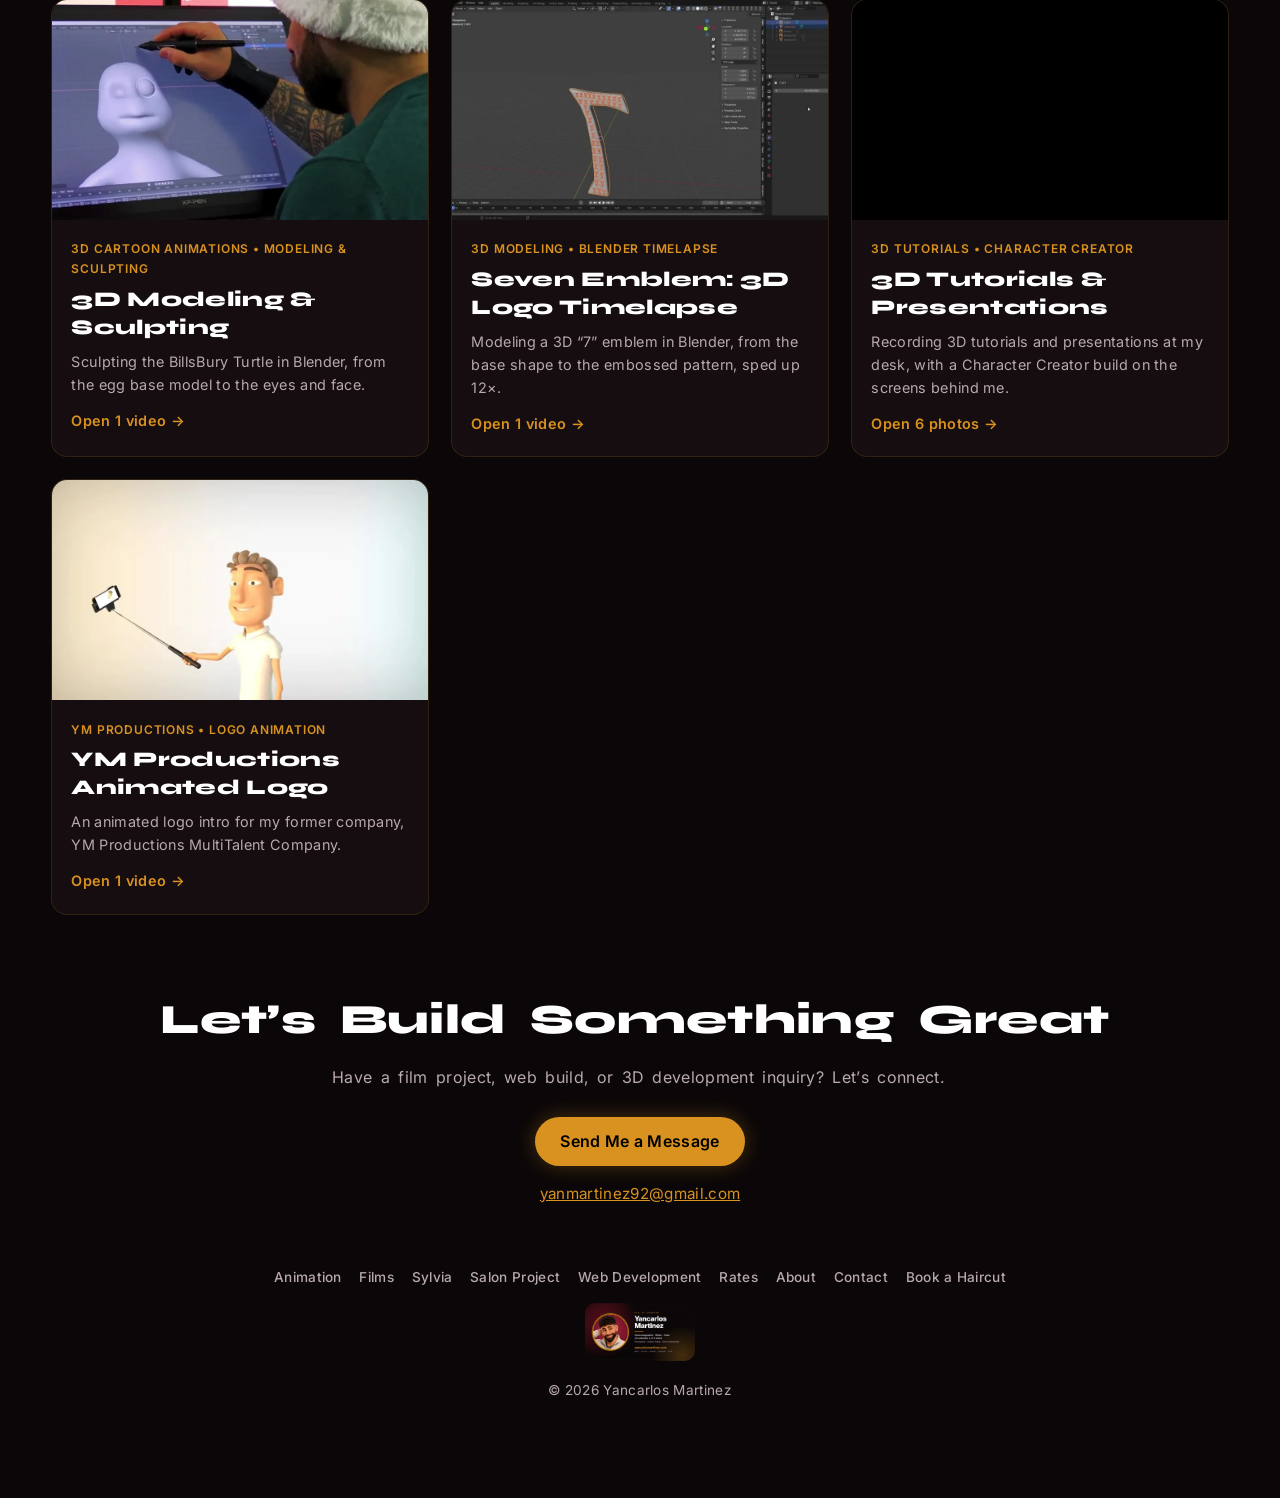
==== commit cfa48970: "Yan's voice says hi on every page - A short hello in Yan's own ElevenLabs voice for home, films, Syl" ====
--- a/index.html
+++ b/index.html
@@ -29,7 +29,7 @@
 <link rel="preconnect" href="https://fonts.googleapis.com">
 <link rel="preconnect" href="https://fonts.gstatic.com" crossorigin>
 <link href="https://fonts.googleapis.com/css2?family=Syne:wght@700;800&family=Inter:wght@400;500;600&display=swap" rel="stylesheet">
-<link rel="stylesheet" href="/assets/site.css?v=20261106">
+<link rel="stylesheet" href="/assets/site.css?v=20261106v">
 </head>
 <body class="page-home">
 
@@ -289,6 +289,6 @@
 
 <script>window.PJ={"ub-cartoon": {"t": "UB in 3D", "m": "3D Character Study • Character Creator", "d": "Yancarlos’s own 3D cartoon of filmmaker Ubong Inyang (UB), built in Character Creator: UB introducing himself, and a sped-up look at building him.", "l": null, "f": 0, "v": [{"src": "/work/ub-cartoon/v1.mp4", "poster": "/work/ub-cartoon/v1.jpg", "label": "UB introduces himself in 3D", "w": 1280, "h": 720, "mb": 0.4, "sec": 12.3, "muted": false}, {"src": "/work/ub-cartoon/v2.mp4", "poster": "/work/ub-cartoon/v2.jpg", "label": "Building UB in Character Creator (sped up 5×)", "w": 1280, "h": 680, "mb": 1.1, "sec": 47.4, "muted": true}], "i": []}, "cc-timelapse": {"t": "Character Creator Timelapse", "m": "@YanAnimations • 2024", "d": "Building a 3D character in Reallusion Character Creator, from the base body to clothing and tattoos.", "l": null, "f": 0, "v": [{"src": "/work/cc-timelapse/v1.mp4", "poster": "/work/cc-timelapse/v1.jpg", "label": "Building the character in Character Creator", "w": 1280, "h": 678, "mb": 5.4, "sec": 100.9, "muted": false}], "i": [{"src": "/work/cc-timelapse/1.webp", "w": 1600, "h": 850, "alt": "Character Creator timelapse thumbnail with a tattooed 3D character"}, {"src": "/work/cc-timelapse/2.webp", "w": 1600, "h": 900, "alt": "Styling a cartoon character’s hair and beard in Character Creator"}]}, "voice-over": {"t": "Animation Voice Over", "m": "Animation Voice Over • Studio Sessions", "d": "Voice-over sessions in the studio: a quick loop of Yancarlos at the mic doing voices, and voice actors, including UB, recording their lines with headphones, a boom mic and the script.", "l": null, "f": 0, "v": [], "i": [{"src": "/work/voice-over/1.webp", "w": 1600, "h": 1250, "alt": "Recording a voice-over with headphones at the studio mic"}, {"src": "/work/voice-over/2.webp", "w": 900, "h": 1600, "alt": "Reading lines from the script under the boom mic"}]}, "yan-walk": {"t": "Yancarlos 3D Walk", "m": "3D Animation • Character Creator &amp; iClone", "d": "The 3D Yancarlos character in motion: a short walk cycle.", "l": null, "f": 0, "v": [{"src": "/work/yan-walk/v1.mp4", "poster": "/work/yan-walk/v1.jpg", "label": "Walk cycle", "w": 1280, "h": 720, "mb": 0.2, "sec": 5.1, "muted": true}], "i": []}, "outfit-sheets": {"t": "Outfit &amp; Gear Sheets", "m": "Character Design • Turnaround &amp; Gear", "d": "Front, side and back turnarounds and the gear breakdowns for the Yancarlos and Bridgitte characters: clothes, shoes, hair and accessories.", "l": null, "f": 0, "v": [], "i": [{"src": "/work/outfit-sheets/1.webp", "w": 2000, "h": 1125, "alt": "Yancarlos turnaround: front, left, right and back"}, {"src": "/work/outfit-sheets/2.webp", "w": 2000, "h": 857, "alt": "Yancarlos gear sheet: shirt, pants, sneakers, hair and accessories"}, {"src": "/work/outfit-sheets/3.webp", "w": 2000, "h": 1125, "alt": "Bridgitte turnaround: front, left, right and back"}, {"src": "/work/outfit-sheets/4.webp", "w": 2000, "h": 857, "alt": "Bridgitte gear sheet: jacket, leggings, sneakers, hair and accessories"}]}, "3d-modeling": {"t": "3D Modeling", "m": "3D Cartoon Animations • Modeling", "d": "Sculpting a cartoon face in Blender on a pen display, from the first shape to the eyes and expression.", "l": null, "f": 0, "v": [{"src": "/work/3d-modeling/v1.mp4", "poster": "/work/3d-modeling/v1.jpg", "label": "3D modeling and sculpting a face", "w": 1280, "h": 720, "mb": 9.6, "sec": 59.3, "muted": false}], "i": []}, "3d-sculpting": {"t": "3D Modeling &amp; Sculpting", "m": "3D Cartoon Animations • Modeling &amp; Sculpting", "d": "Modeling and sculpting the BillsBury Turtle in Blender on a pen display: the egg base model, the letter E symbol, then the body, eyes and face.", "l": null, "f": 0, "v": [{"src": "/work/3d-sculpting/v1.mp4", "poster": "/work/3d-sculpting/v1.jpg", "label": "Modeling &amp; sculpting the BillsBury Turtle", "w": 1280, "h": 720, "mb": 10.6, "sec": 60.1, "muted": false}], "i": []}, "seven-emblem": {"t": "Seven Emblem: 3D Logo Timelapse", "m": "3D Modeling • Blender Timelapse", "d": "Modeling a 3D “7” emblem in Blender, from the base shape to the embossed monogram pattern. Nine minutes of work, sped up 12×.", "l": null, "f": 0, "v": [{"src": "/work/seven-emblem/v1.mp4", "poster": "/work/seven-emblem/v1.jpg", "label": "Modeling the Seven Emblem (sped up 12×)", "w": 1280, "h": 680, "mb": 4.8, "sec": 45.4, "muted": true}], "i": []}, "3d-tutorials": {"t": "3D Tutorials &amp; Presentations", "m": "3D Tutorials • Character Creator", "d": "Stills from the 3D tutorials and presentations I recorded at my desk, walking through a Character Creator build on the screens behind me.", "l": null, "f": 0, "v": [], "i": [{"src": "/work/3d-tutorials/5.webp", "w": 1600, "h": 900, "alt": "Working on a Character Creator face at the desk for a tutorial"}, {"src": "/work/3d-tutorials/1.webp", "w": 944, "h": 528, "alt": "Recording a 3D tutorial at the desk with a Character Creator build on screen"}, {"src": "/work/3d-tutorials/2.webp", "w": 944, "h": 528, "alt": "Explaining a step during a 3D presentation"}, {"src": "/work/3d-tutorials/3.webp", "w": 944, "h": 528, "alt": "At the desk with the mic and the Character Creator screen behind"}, {"src": "/work/3d-tutorials/4.webp", "w": 944, "h": 528, "alt": "Talking through a character build on camera"}, {"src": "/work/3d-tutorials/6.webp", "w": 1600, "h": 1200, "alt": "The desk where the tutorials were recorded: camera, mic and monitors"}]}, "ym-logo-intro": {"t": "YM Productions Animated Logo", "m": "YM Productions MultiTalent Company • Logo Animation", "d": "An animated logo intro for my former company, YM Productions MultiTalent Company: a 3D cartoon character takes a selfie that turns into the logo reveal.", "l": null, "f": 0, "v": [{"src": "/work/ym-logo-intro/v1.mp4", "poster": "/work/ym-logo-intro/v1.jpg", "label": "YM Productions logo intro", "w": 1280, "h": 720, "mb": 1.2, "sec": 15.0, "muted": false}], "i": []}};</script>
 <script src="/assets/site.js?v=20261106"></script>
-<script src="/assets/connect.js?v=20261106"></script>
+<script src="/assets/connect.js?v=20261106v"></script>
 </body>
 </html>
--- a/assets/site.css
+++ b/assets/site.css
@@ -330,3 +330,22 @@
 .page-rates .rows li.quotable:hover,.page-rates .rows li.quotable:focus-visible{background:rgba(217,146,31,.08);outline:none}
 .page-rates .rows li.quotable:focus-visible{box-shadow:0 0 0 2px var(--gold) inset}
 .page-rates .rows li.quotable .amt::after{content:"Get quote \2192";display:block;margin-top:.3rem;font:600 .72rem 'Inter',sans-serif;color:var(--gold);letter-spacing:0;text-transform:none}
+/* Yan's voice: play/pause in the greeting bubble and in the chat header */
+.ai-bubble.has-voice{max-width:min(320px,calc(100vw - 40px))}
+.ai-b-play{flex:none;align-self:center;position:relative;display:grid;place-items:center;width:42px;height:42px;margin-left:.7rem;padding:0;border:0;border-radius:50%;background:var(--gold);color:#140a03;cursor:pointer}
+.ai-b-play svg{width:18px;height:18px;fill:currentColor}
+.ai-bubble.talking .ai-b-play::after{content:'';position:absolute;inset:-4px;border:2px solid var(--gold);border-radius:50%;animation:vRing 1.4s ease-out infinite;pointer-events:none}
+@keyframes vRing{from{transform:scale(1);opacity:.7}to{transform:scale(1.4);opacity:0}}
+.ai-b-body{display:grid;gap:.3rem;flex:1;min-width:0;padding:.65rem .35rem .7rem .9rem}
+.ai-bubble.has-voice .ai-b-body{padding-left:.65rem}
+.ai-b-body .ai-b-txt{padding:0}
+.ai-b-st{display:flex;flex-wrap:wrap;align-items:baseline;gap:.15rem .6rem;color:var(--muted);font:400 .74rem/1.35 'Inter',sans-serif}
+.ai-b-st span{font-variant-numeric:tabular-nums}
+.ai-b-mute{padding:0;border:0;background:none;color:var(--gold);font:inherit;text-decoration:underline;text-underline-offset:2px;cursor:pointer}
+.ai-b-bar{display:block;height:3px;border-radius:2px;background:rgba(217,146,31,.2);overflow:hidden}
+.ai-b-bar i{display:block;width:0;height:100%;background:var(--gold);transition:width .25s linear}
+.ch #vc{display:grid;place-items:center;width:30px;height:30px;margin:0 .4rem 0 auto;padding:0;border:1px solid rgba(255,255,255,.4);border-radius:50%;font-size:0;color:#fff}
+.ch #vc svg{width:16px;height:16px;fill:currentColor}
+.ch #vc.on{background:var(--gold);border-color:var(--gold);color:#140a03}
+.ch #vc[hidden]{display:none}
+@media(prefers-reduced-motion:reduce){.ai-bubble.talking .ai-b-play::after,.ai-b-bar i{animation:none;transition:none}}
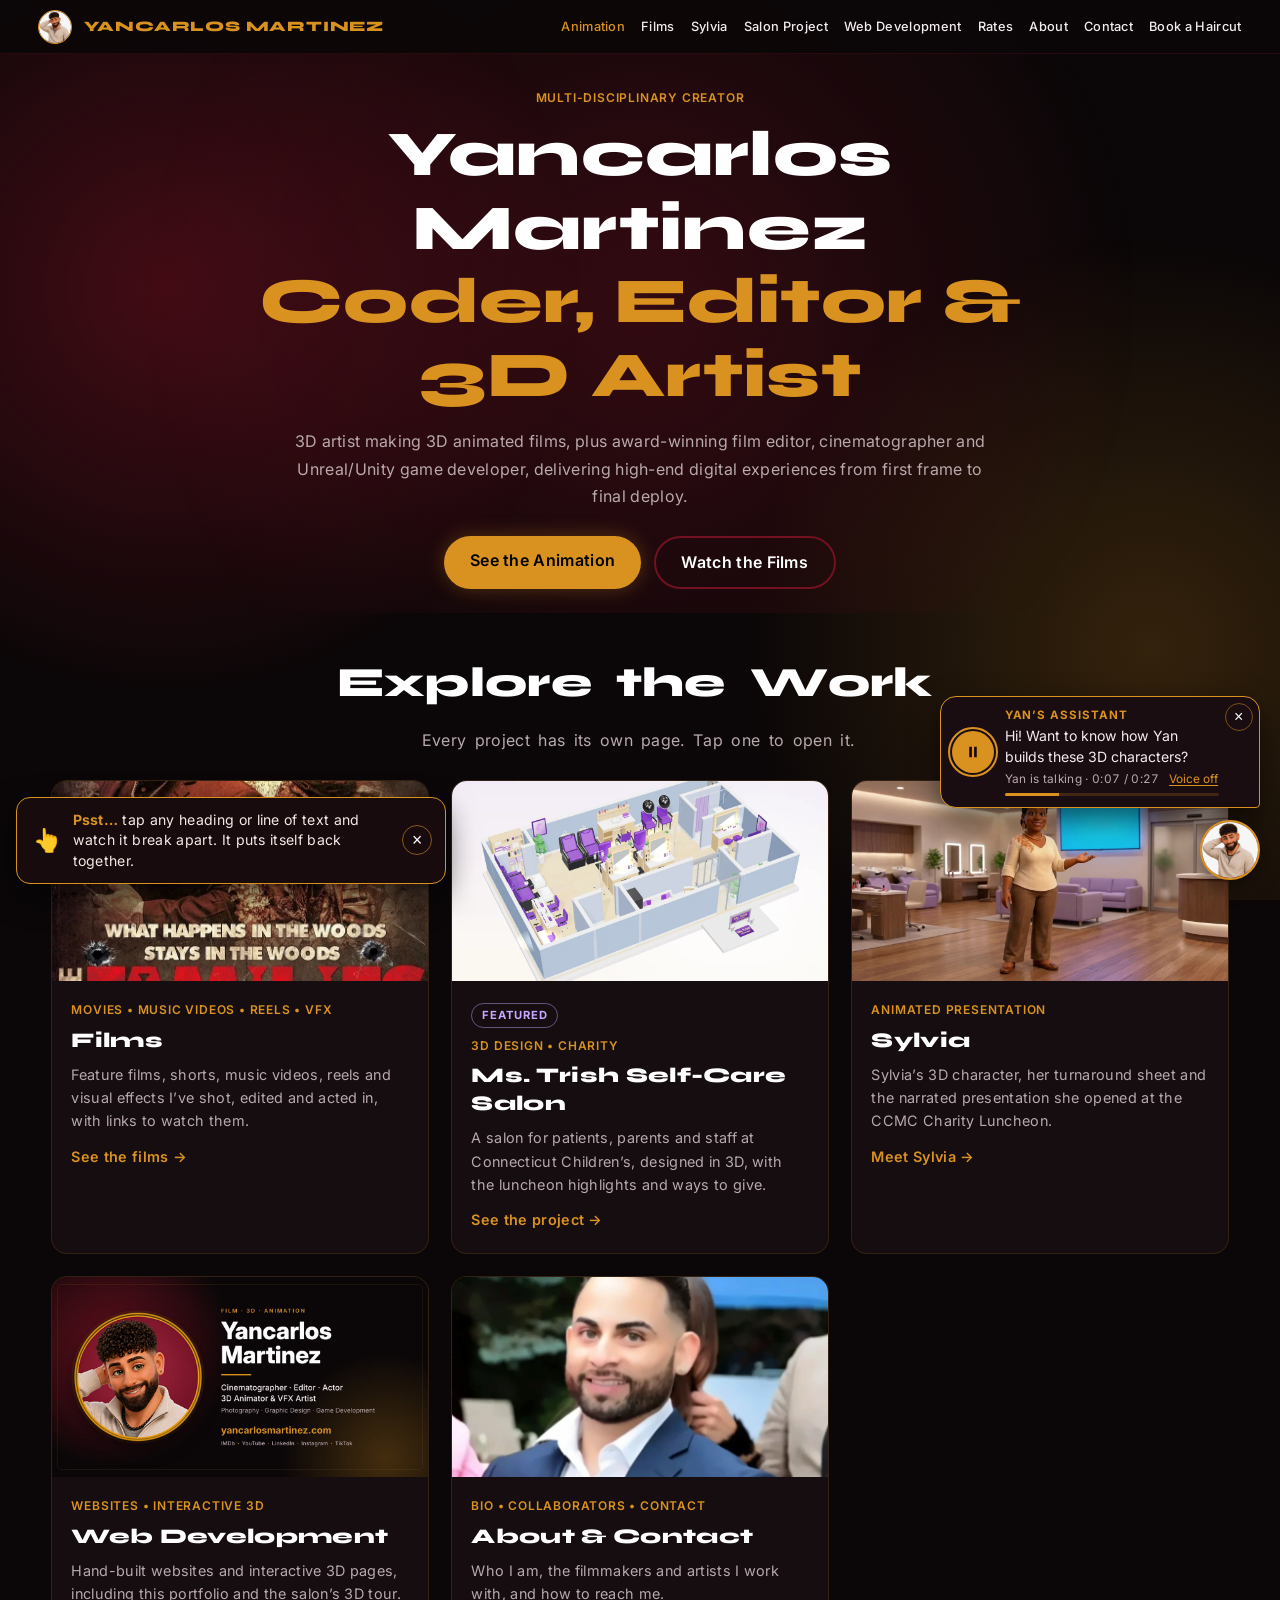
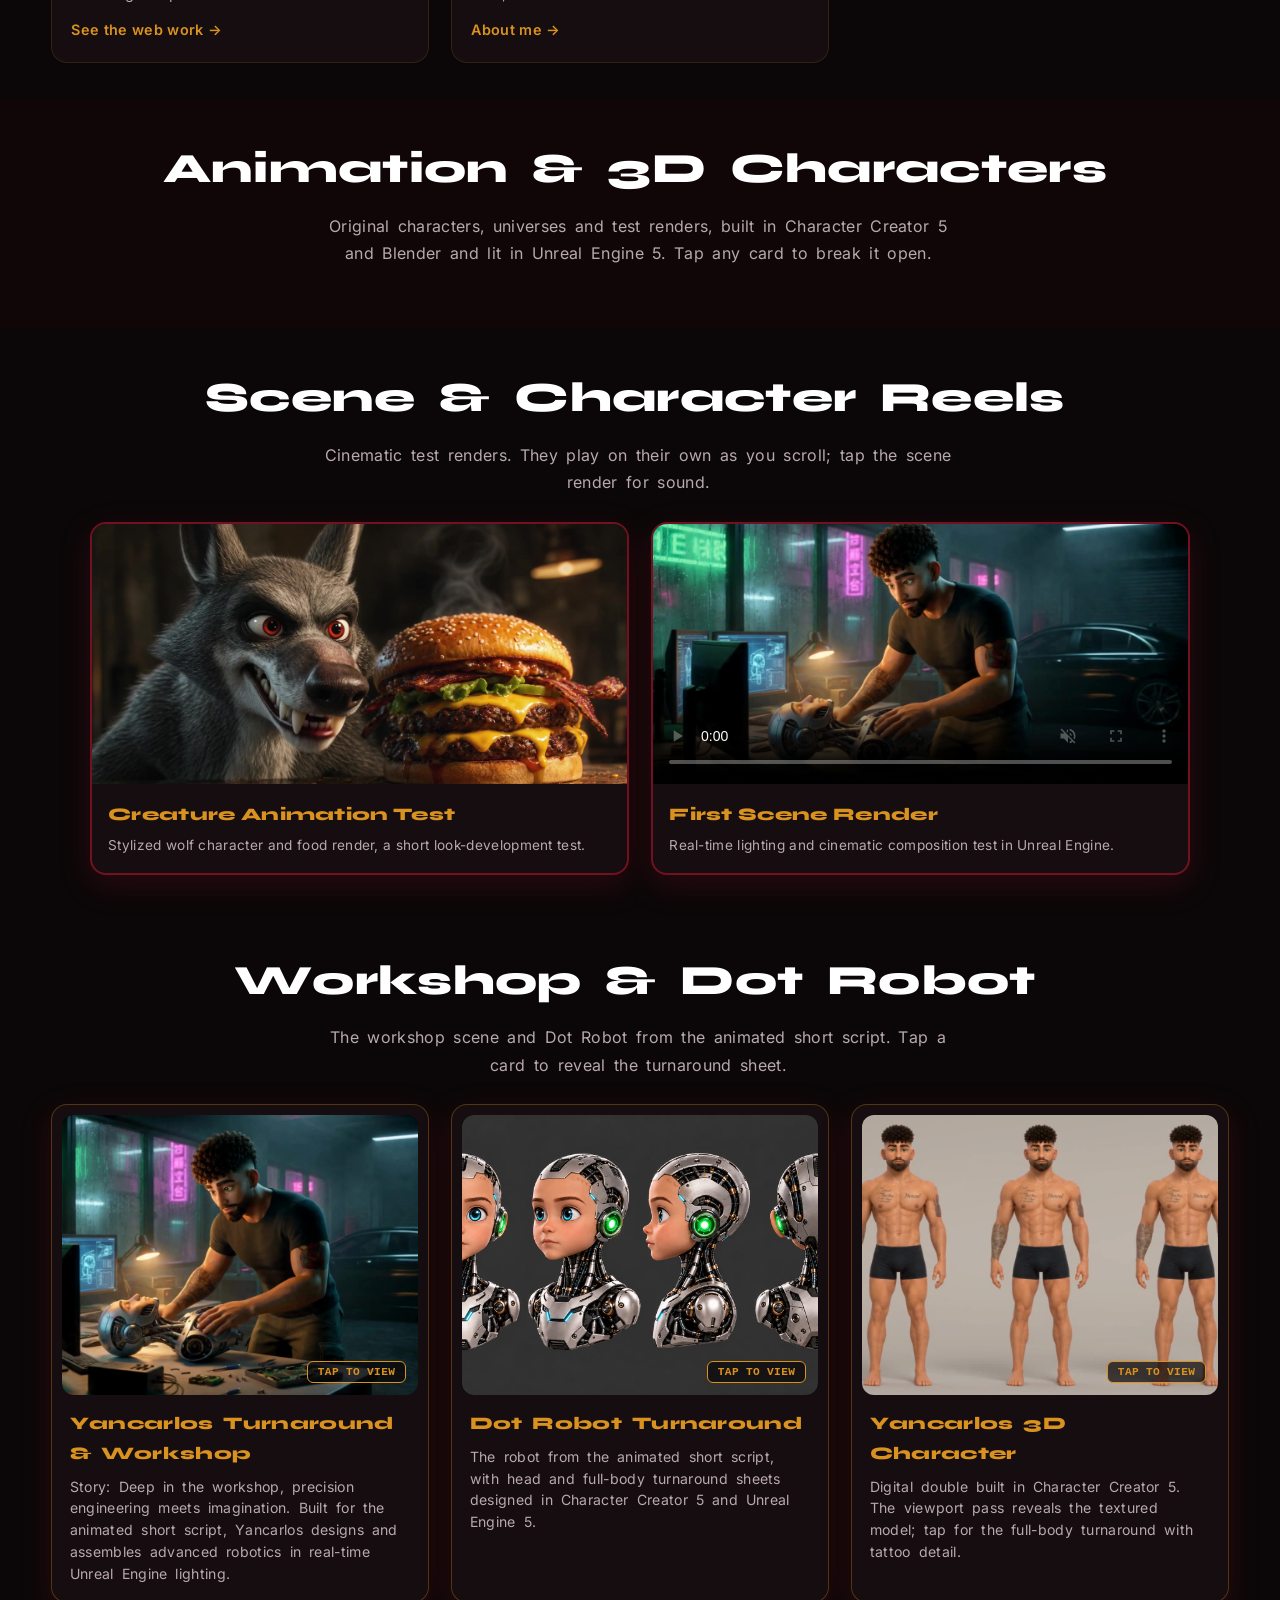
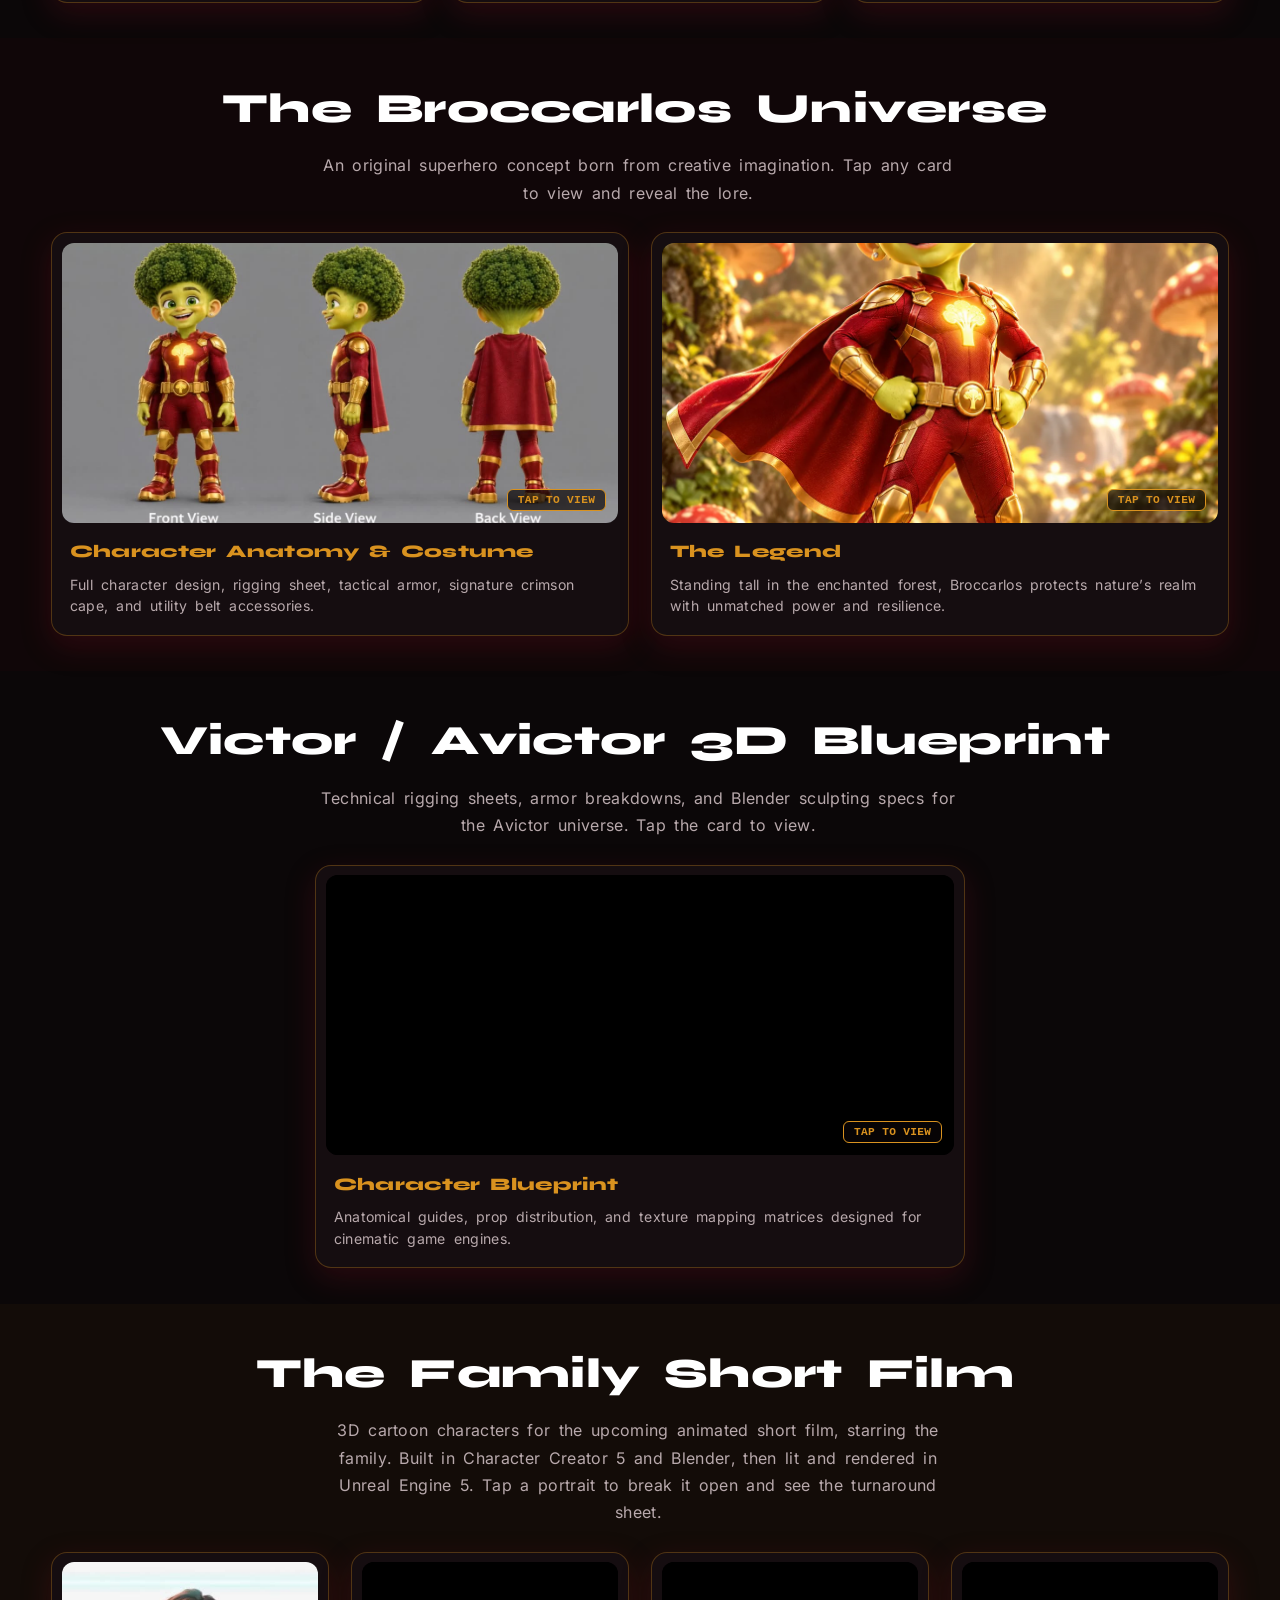
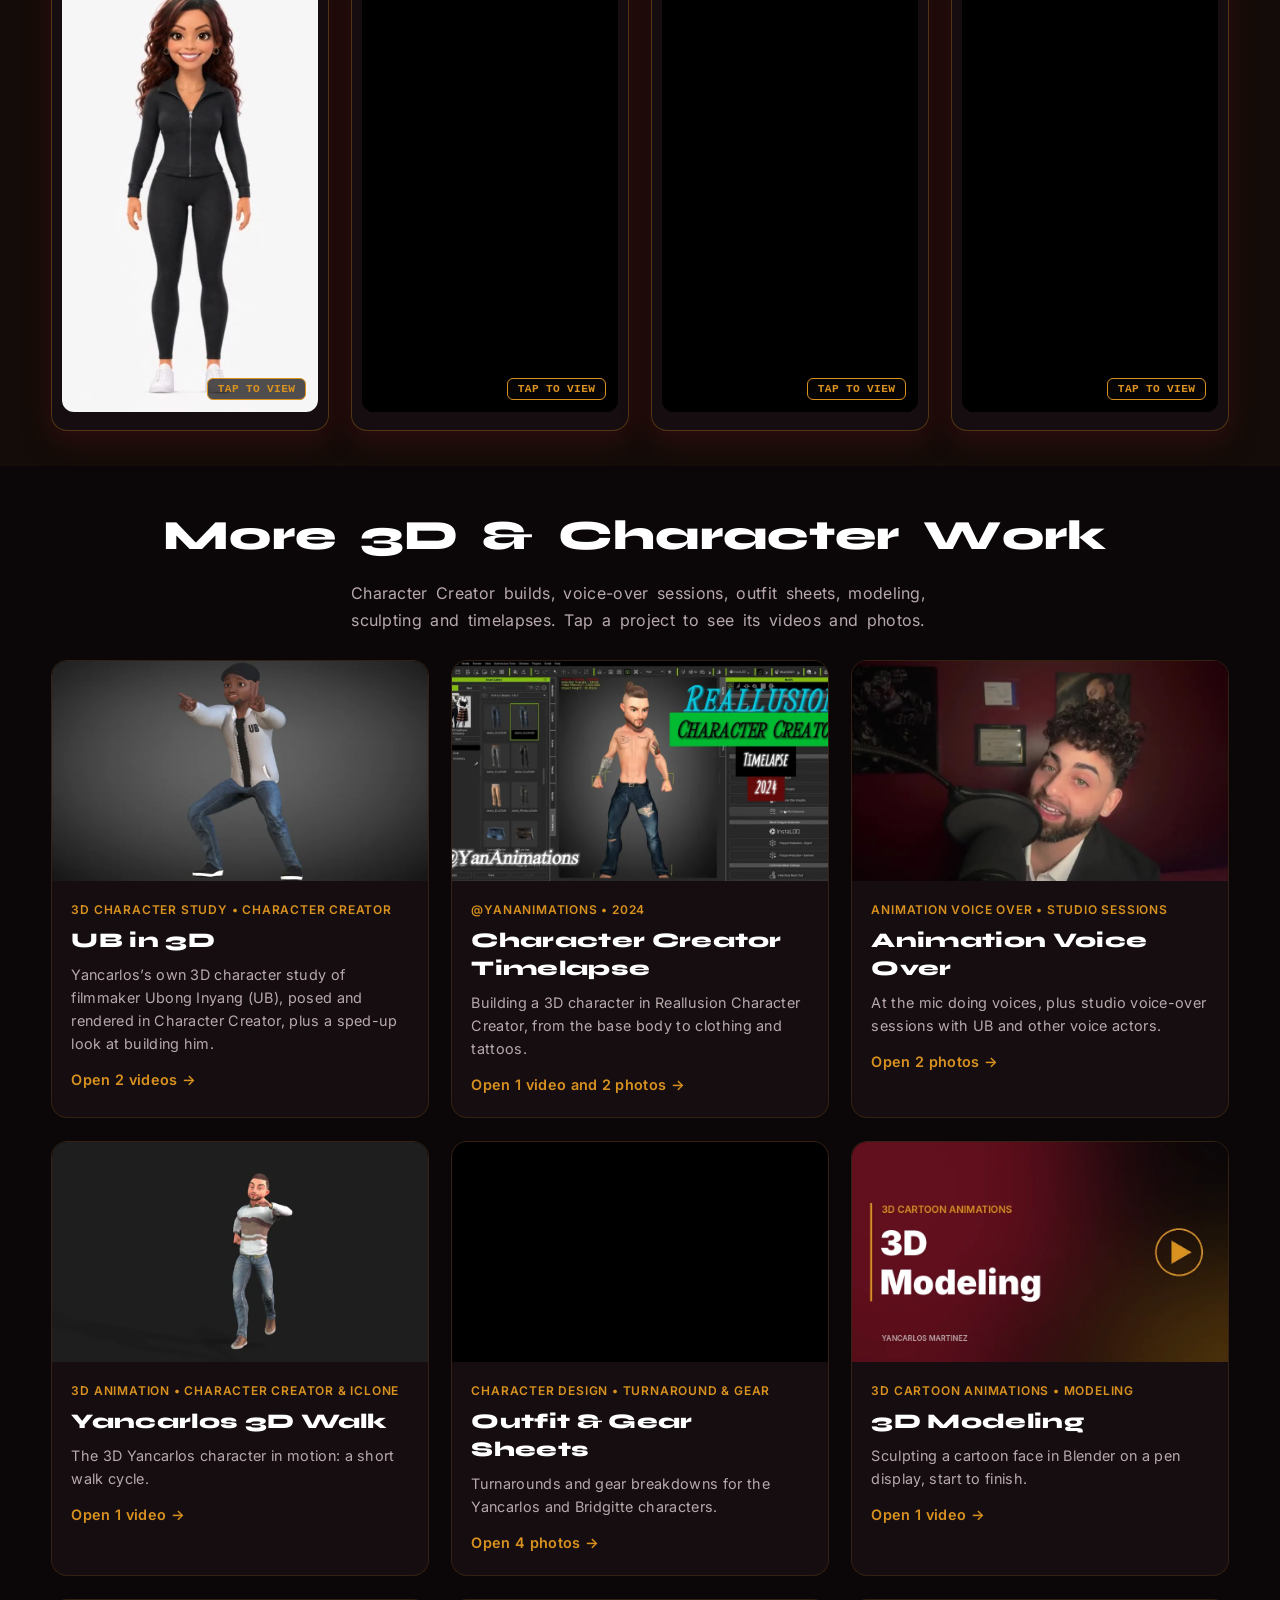
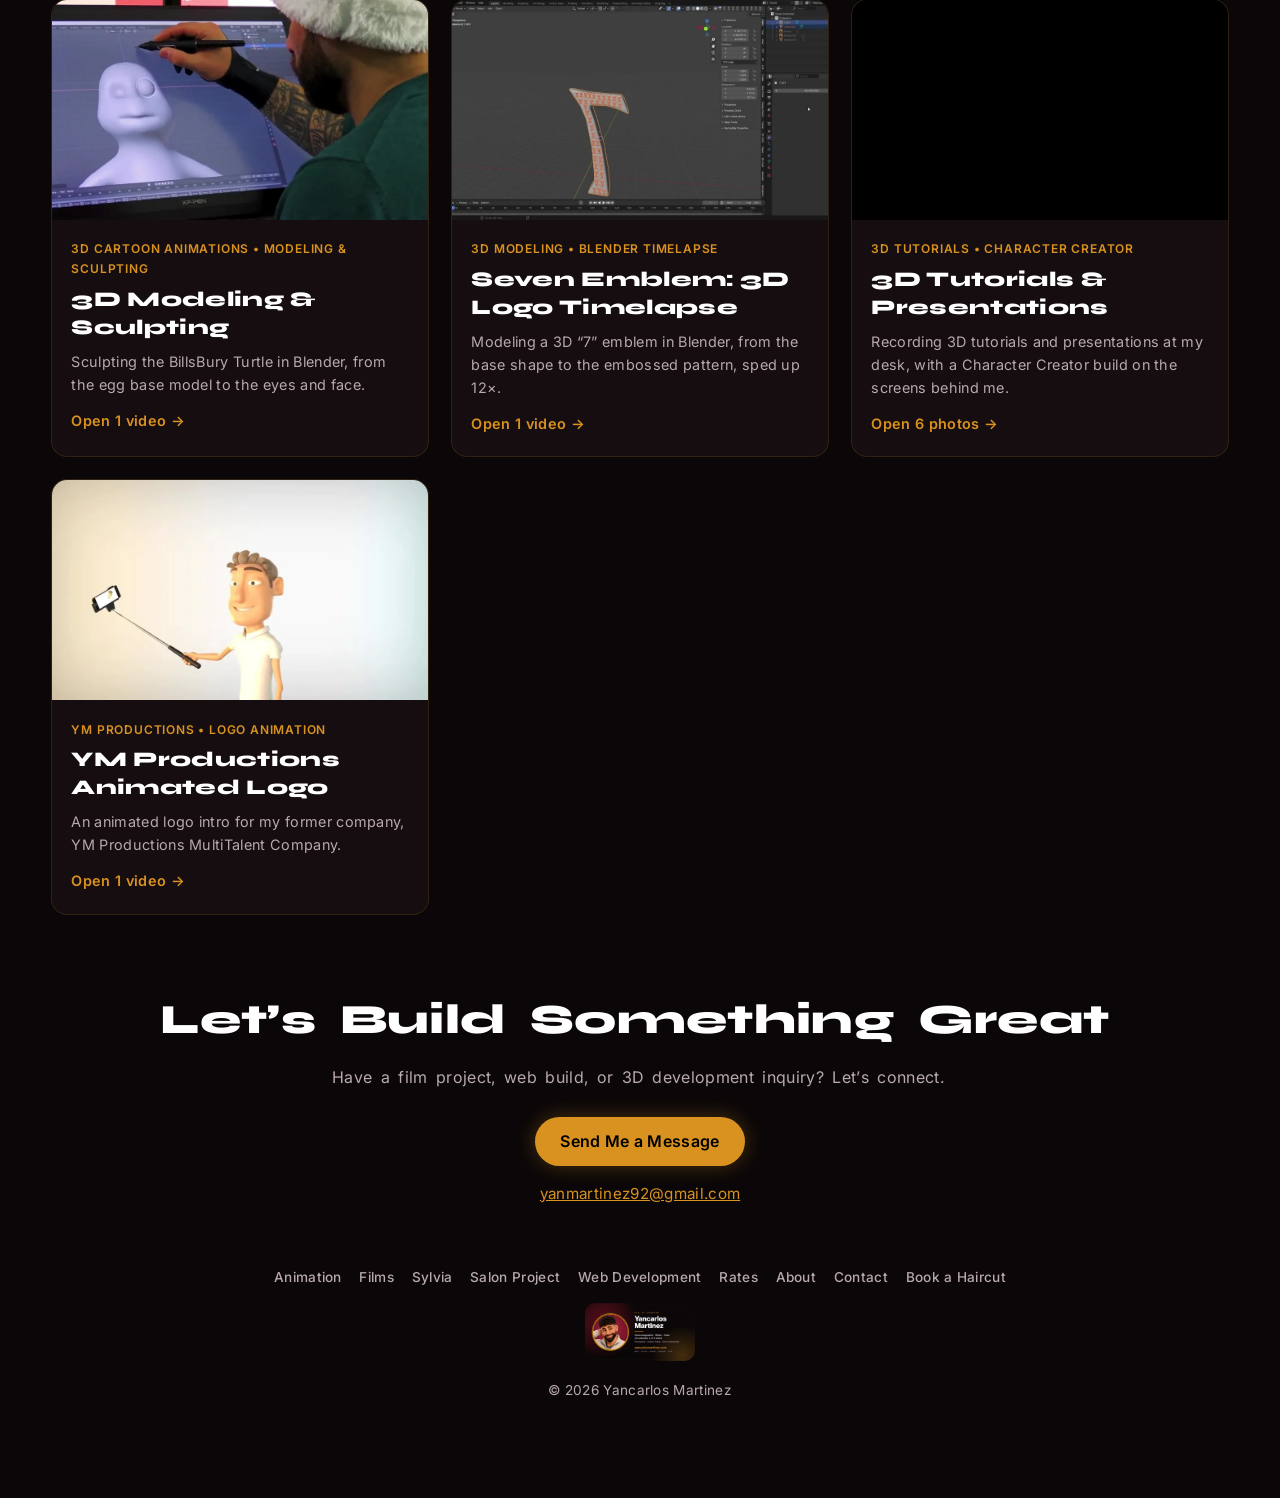
==== commit b14a48ac: "New voice greetings: friendlier scripts, steadier pace, clean audio - All 7 greetings re-recorded in" ====
--- a/index.html
+++ b/index.html
@@ -289,6 +289,6 @@
 
 <script>window.PJ={"ub-cartoon": {"t": "UB in 3D", "m": "3D Character Study • Character Creator", "d": "Yancarlos’s own 3D cartoon of filmmaker Ubong Inyang (UB), built in Character Creator: UB introducing himself, and a sped-up look at building him.", "l": null, "f": 0, "v": [{"src": "/work/ub-cartoon/v1.mp4", "poster": "/work/ub-cartoon/v1.jpg", "label": "UB introduces himself in 3D", "w": 1280, "h": 720, "mb": 0.4, "sec": 12.3, "muted": false}, {"src": "/work/ub-cartoon/v2.mp4", "poster": "/work/ub-cartoon/v2.jpg", "label": "Building UB in Character Creator (sped up 5×)", "w": 1280, "h": 680, "mb": 1.1, "sec": 47.4, "muted": true}], "i": []}, "cc-timelapse": {"t": "Character Creator Timelapse", "m": "@YanAnimations • 2024", "d": "Building a 3D character in Reallusion Character Creator, from the base body to clothing and tattoos.", "l": null, "f": 0, "v": [{"src": "/work/cc-timelapse/v1.mp4", "poster": "/work/cc-timelapse/v1.jpg", "label": "Building the character in Character Creator", "w": 1280, "h": 678, "mb": 5.4, "sec": 100.9, "muted": false}], "i": [{"src": "/work/cc-timelapse/1.webp", "w": 1600, "h": 850, "alt": "Character Creator timelapse thumbnail with a tattooed 3D character"}, {"src": "/work/cc-timelapse/2.webp", "w": 1600, "h": 900, "alt": "Styling a cartoon character’s hair and beard in Character Creator"}]}, "voice-over": {"t": "Animation Voice Over", "m": "Animation Voice Over • Studio Sessions", "d": "Voice-over sessions in the studio: a quick loop of Yancarlos at the mic doing voices, and voice actors, including UB, recording their lines with headphones, a boom mic and the script.", "l": null, "f": 0, "v": [], "i": [{"src": "/work/voice-over/1.webp", "w": 1600, "h": 1250, "alt": "Recording a voice-over with headphones at the studio mic"}, {"src": "/work/voice-over/2.webp", "w": 900, "h": 1600, "alt": "Reading lines from the script under the boom mic"}]}, "yan-walk": {"t": "Yancarlos 3D Walk", "m": "3D Animation • Character Creator &amp; iClone", "d": "The 3D Yancarlos character in motion: a short walk cycle.", "l": null, "f": 0, "v": [{"src": "/work/yan-walk/v1.mp4", "poster": "/work/yan-walk/v1.jpg", "label": "Walk cycle", "w": 1280, "h": 720, "mb": 0.2, "sec": 5.1, "muted": true}], "i": []}, "outfit-sheets": {"t": "Outfit &amp; Gear Sheets", "m": "Character Design • Turnaround &amp; Gear", "d": "Front, side and back turnarounds and the gear breakdowns for the Yancarlos and Bridgitte characters: clothes, shoes, hair and accessories.", "l": null, "f": 0, "v": [], "i": [{"src": "/work/outfit-sheets/1.webp", "w": 2000, "h": 1125, "alt": "Yancarlos turnaround: front, left, right and back"}, {"src": "/work/outfit-sheets/2.webp", "w": 2000, "h": 857, "alt": "Yancarlos gear sheet: shirt, pants, sneakers, hair and accessories"}, {"src": "/work/outfit-sheets/3.webp", "w": 2000, "h": 1125, "alt": "Bridgitte turnaround: front, left, right and back"}, {"src": "/work/outfit-sheets/4.webp", "w": 2000, "h": 857, "alt": "Bridgitte gear sheet: jacket, leggings, sneakers, hair and accessories"}]}, "3d-modeling": {"t": "3D Modeling", "m": "3D Cartoon Animations • Modeling", "d": "Sculpting a cartoon face in Blender on a pen display, from the first shape to the eyes and expression.", "l": null, "f": 0, "v": [{"src": "/work/3d-modeling/v1.mp4", "poster": "/work/3d-modeling/v1.jpg", "label": "3D modeling and sculpting a face", "w": 1280, "h": 720, "mb": 9.6, "sec": 59.3, "muted": false}], "i": []}, "3d-sculpting": {"t": "3D Modeling &amp; Sculpting", "m": "3D Cartoon Animations • Modeling &amp; Sculpting", "d": "Modeling and sculpting the BillsBury Turtle in Blender on a pen display: the egg base model, the letter E symbol, then the body, eyes and face.", "l": null, "f": 0, "v": [{"src": "/work/3d-sculpting/v1.mp4", "poster": "/work/3d-sculpting/v1.jpg", "label": "Modeling &amp; sculpting the BillsBury Turtle", "w": 1280, "h": 720, "mb": 10.6, "sec": 60.1, "muted": false}], "i": []}, "seven-emblem": {"t": "Seven Emblem: 3D Logo Timelapse", "m": "3D Modeling • Blender Timelapse", "d": "Modeling a 3D “7” emblem in Blender, from the base shape to the embossed monogram pattern. Nine minutes of work, sped up 12×.", "l": null, "f": 0, "v": [{"src": "/work/seven-emblem/v1.mp4", "poster": "/work/seven-emblem/v1.jpg", "label": "Modeling the Seven Emblem (sped up 12×)", "w": 1280, "h": 680, "mb": 4.8, "sec": 45.4, "muted": true}], "i": []}, "3d-tutorials": {"t": "3D Tutorials &amp; Presentations", "m": "3D Tutorials • Character Creator", "d": "Stills from the 3D tutorials and presentations I recorded at my desk, walking through a Character Creator build on the screens behind me.", "l": null, "f": 0, "v": [], "i": [{"src": "/work/3d-tutorials/5.webp", "w": 1600, "h": 900, "alt": "Working on a Character Creator face at the desk for a tutorial"}, {"src": "/work/3d-tutorials/1.webp", "w": 944, "h": 528, "alt": "Recording a 3D tutorial at the desk with a Character Creator build on screen"}, {"src": "/work/3d-tutorials/2.webp", "w": 944, "h": 528, "alt": "Explaining a step during a 3D presentation"}, {"src": "/work/3d-tutorials/3.webp", "w": 944, "h": 528, "alt": "At the desk with the mic and the Character Creator screen behind"}, {"src": "/work/3d-tutorials/4.webp", "w": 944, "h": 528, "alt": "Talking through a character build on camera"}, {"src": "/work/3d-tutorials/6.webp", "w": 1600, "h": 1200, "alt": "The desk where the tutorials were recorded: camera, mic and monitors"}]}, "ym-logo-intro": {"t": "YM Productions Animated Logo", "m": "YM Productions MultiTalent Company • Logo Animation", "d": "An animated logo intro for my former company, YM Productions MultiTalent Company: a 3D cartoon character takes a selfie that turns into the logo reveal.", "l": null, "f": 0, "v": [{"src": "/work/ym-logo-intro/v1.mp4", "poster": "/work/ym-logo-intro/v1.jpg", "label": "YM Productions logo intro", "w": 1280, "h": 720, "mb": 1.2, "sec": 15.0, "muted": false}], "i": []}};</script>
 <script src="/assets/site.js?v=20261106"></script>
-<script src="/assets/connect.js?v=20261106v"></script>
+<script src="/assets/connect.js?v=20261106w"></script>
 </body>
 </html>
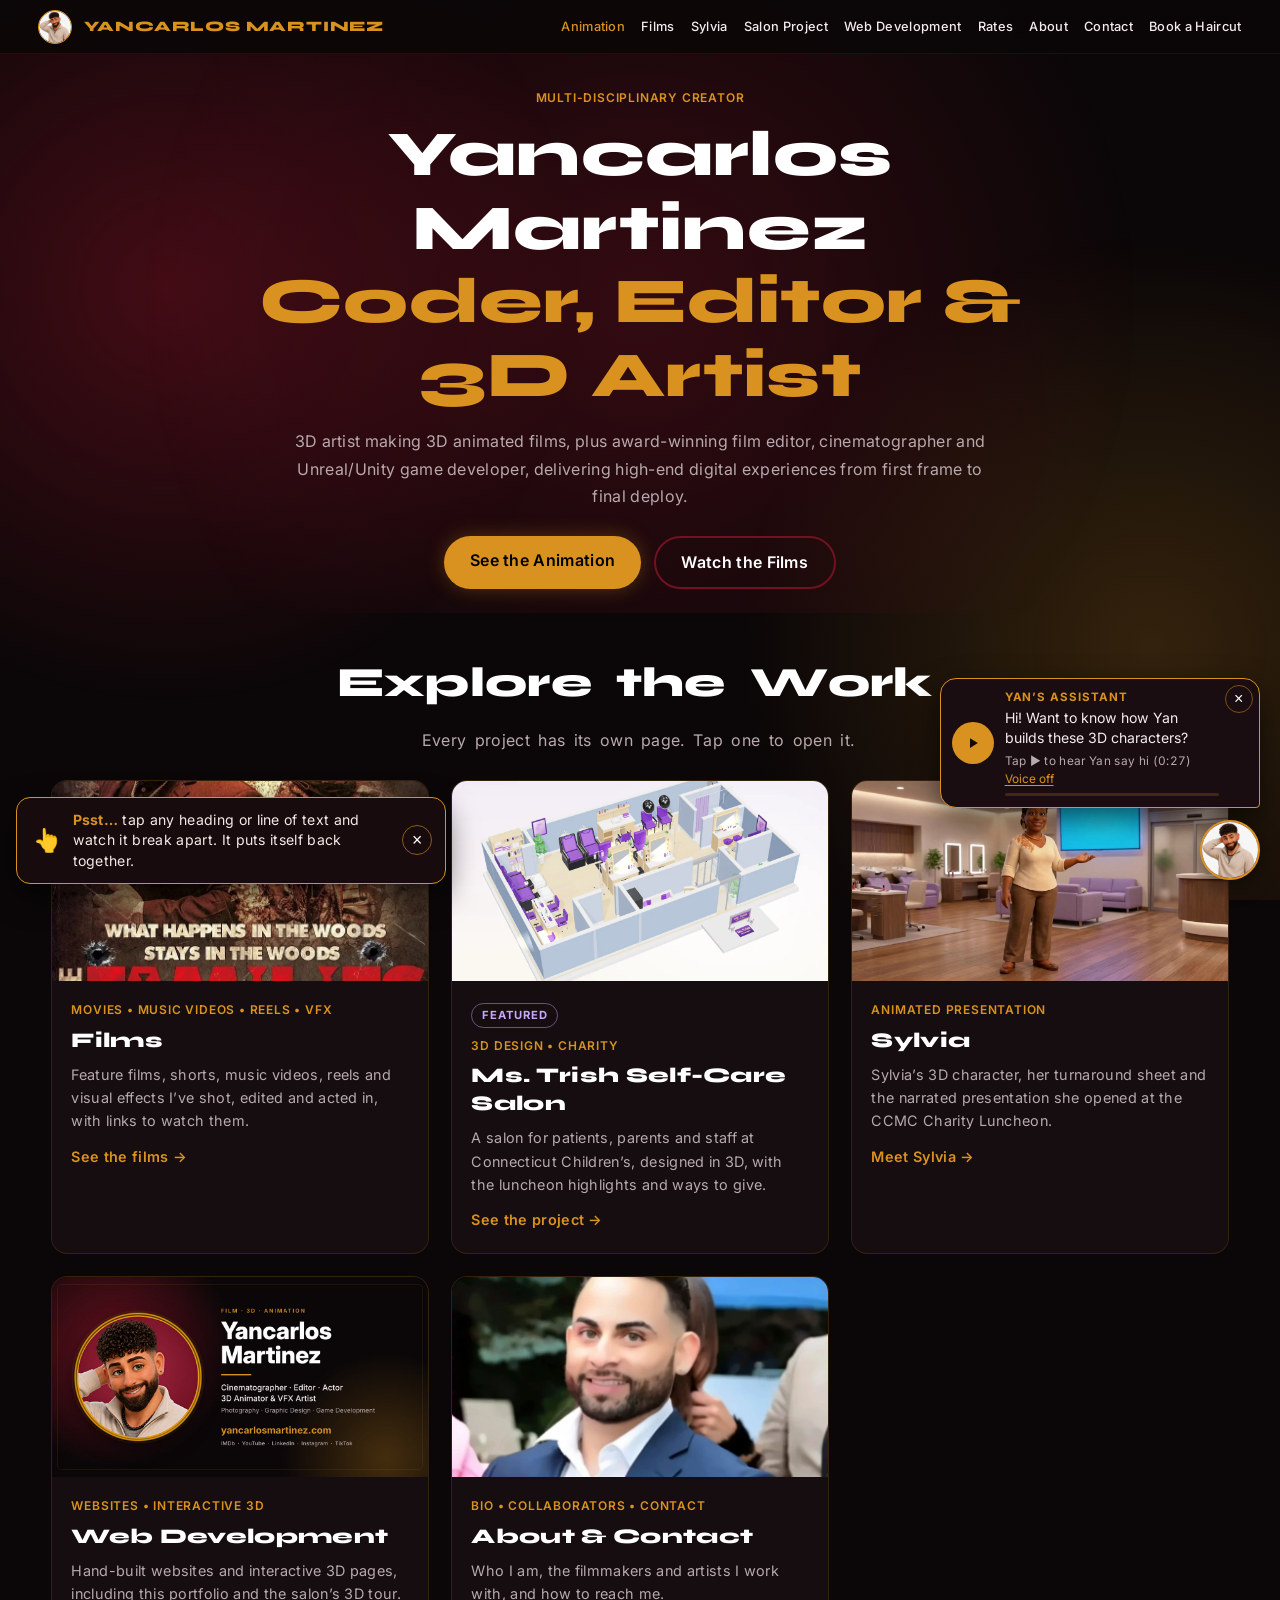
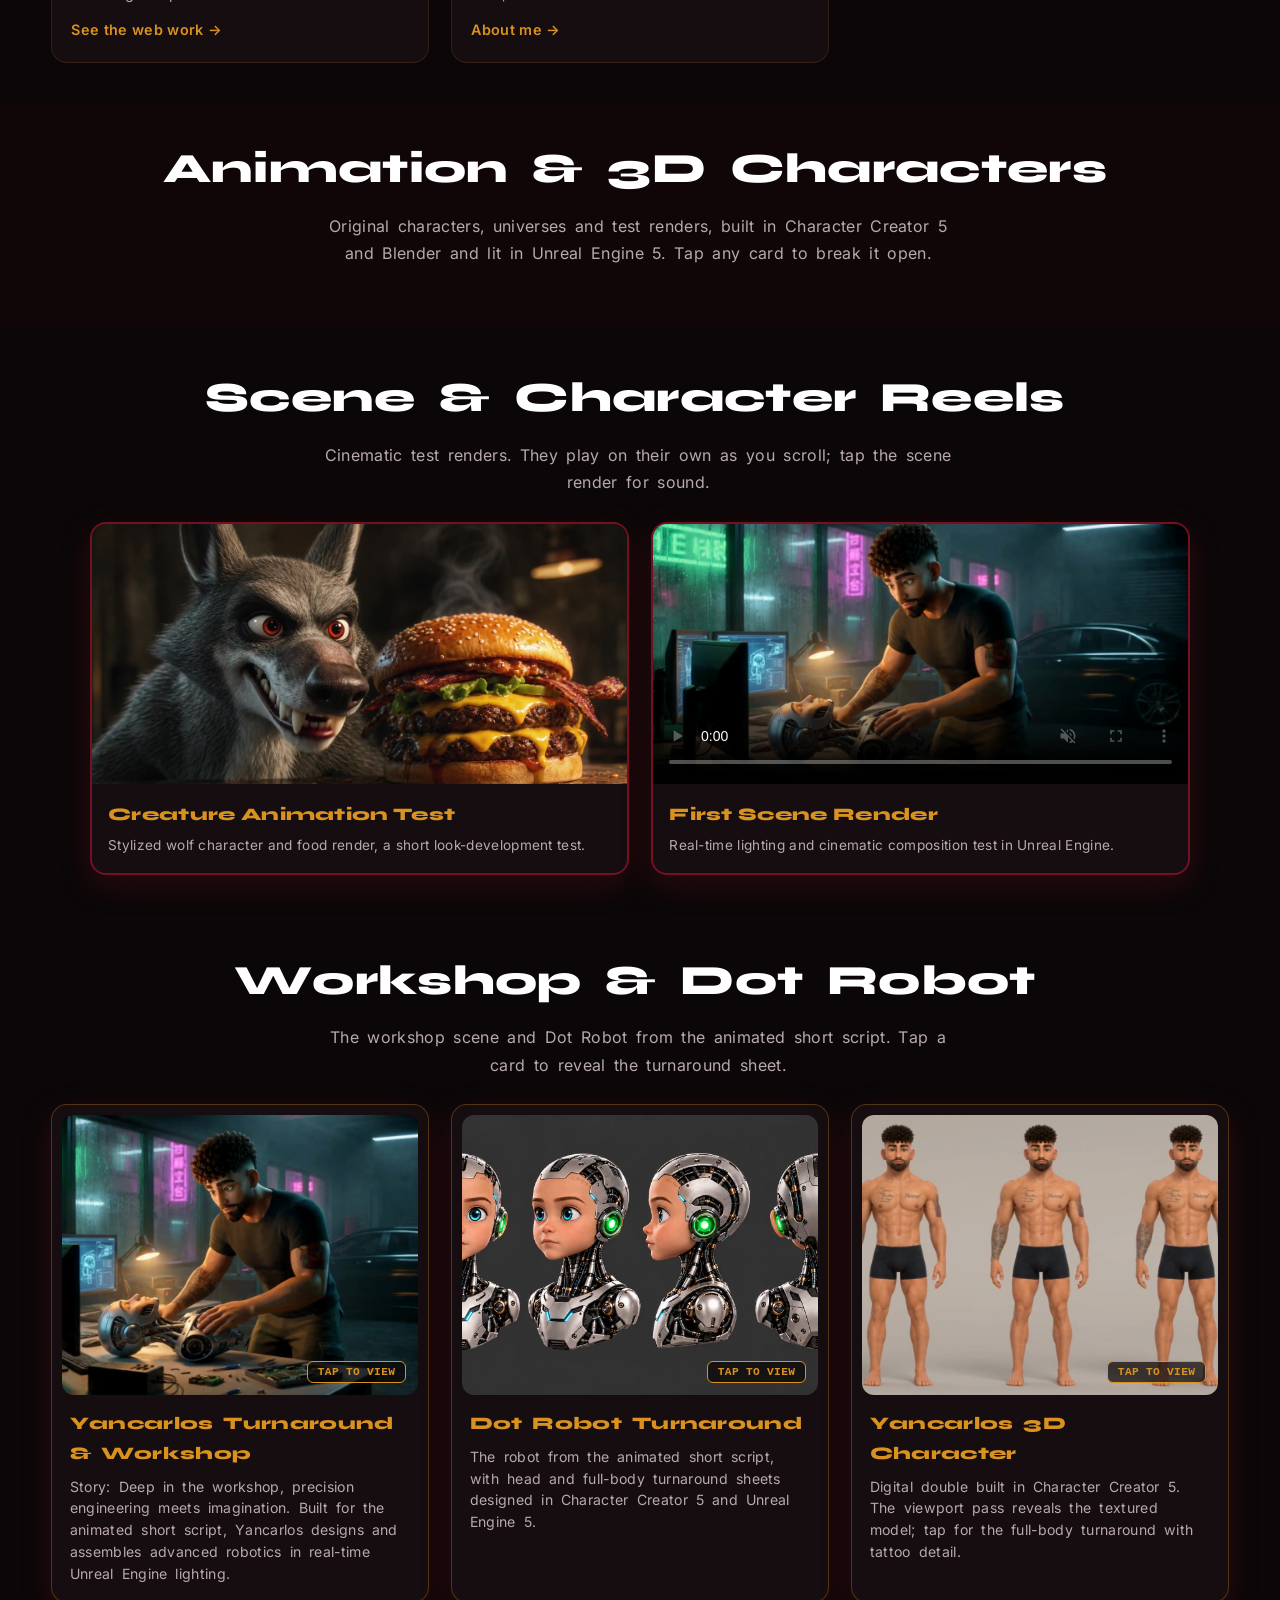
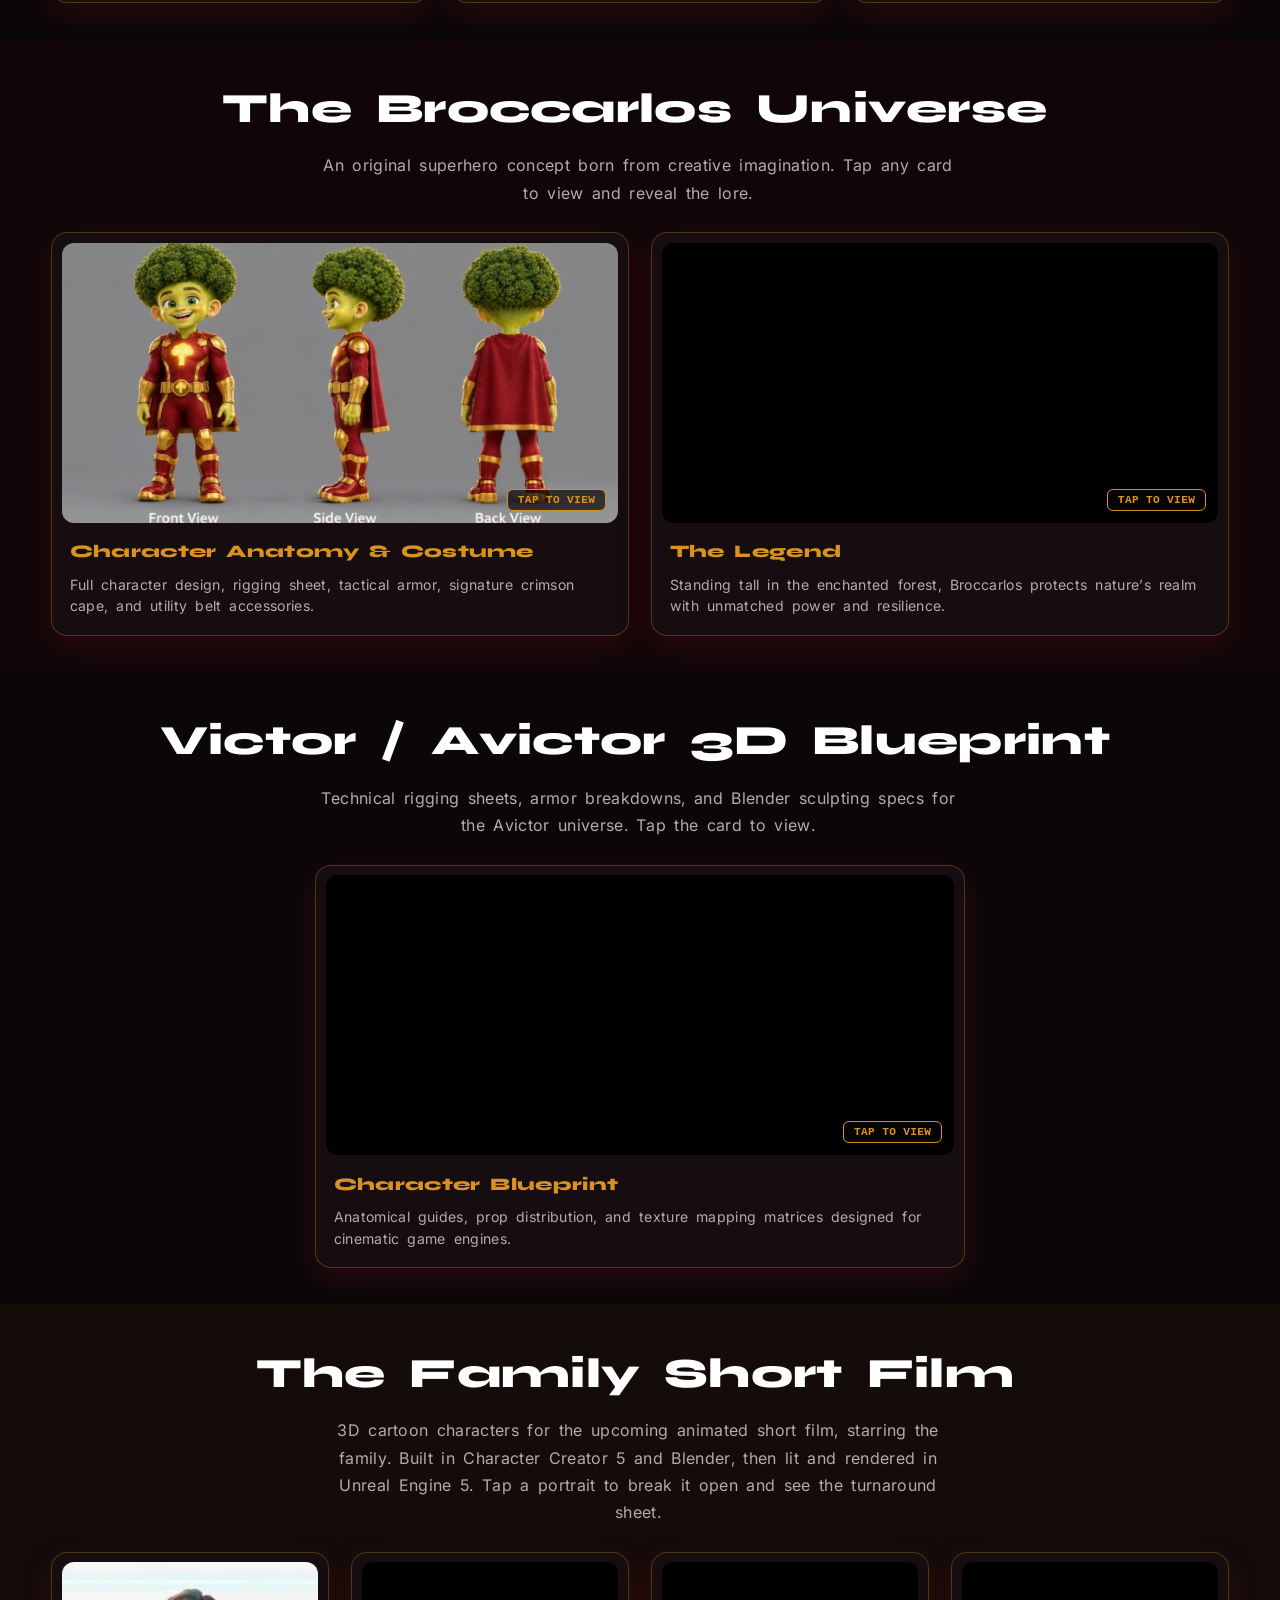
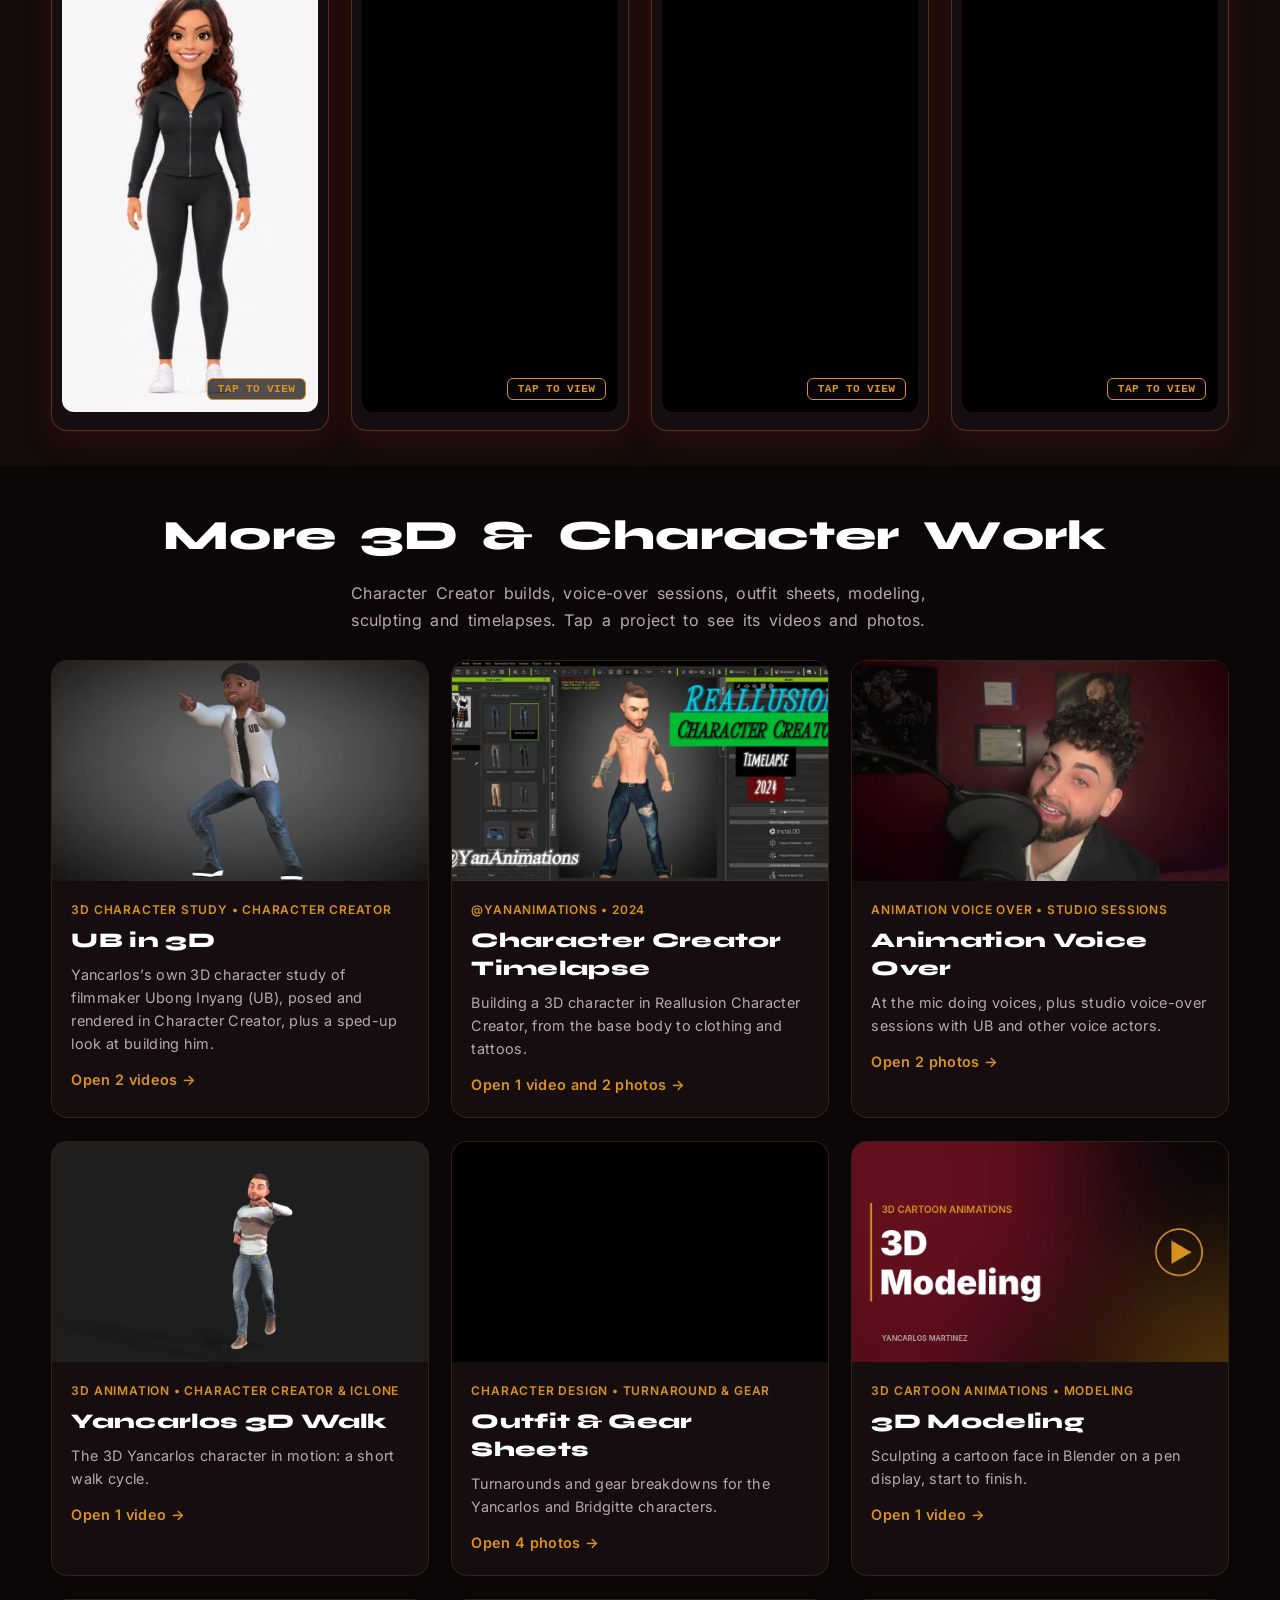
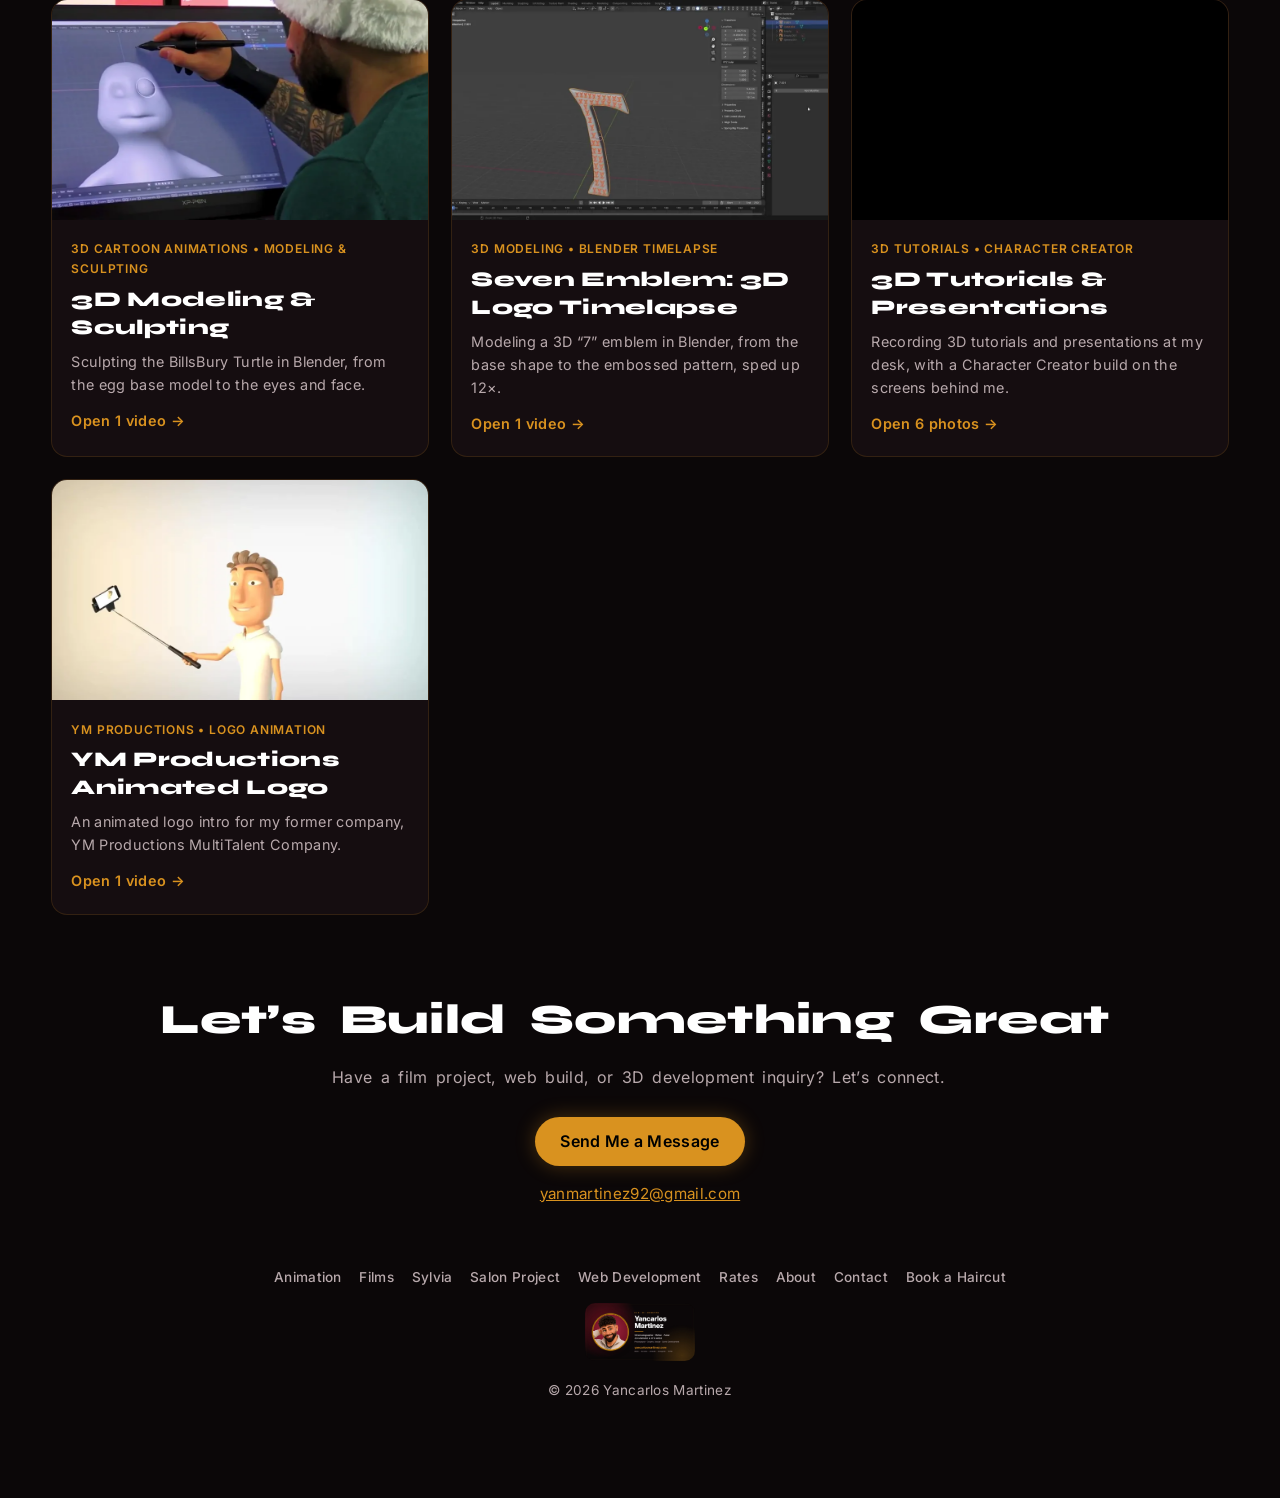
==== commit 2e2ecb99: "Voice greetings in Yan's real, deeper voice with a warm podcast sound - Back on ElevenLabs Multiling" ====
--- a/index.html
+++ b/index.html
@@ -289,6 +289,6 @@
 
 <script>window.PJ={"ub-cartoon": {"t": "UB in 3D", "m": "3D Character Study • Character Creator", "d": "Yancarlos’s own 3D cartoon of filmmaker Ubong Inyang (UB), built in Character Creator: UB introducing himself, and a sped-up look at building him.", "l": null, "f": 0, "v": [{"src": "/work/ub-cartoon/v1.mp4", "poster": "/work/ub-cartoon/v1.jpg", "label": "UB introduces himself in 3D", "w": 1280, "h": 720, "mb": 0.4, "sec": 12.3, "muted": false}, {"src": "/work/ub-cartoon/v2.mp4", "poster": "/work/ub-cartoon/v2.jpg", "label": "Building UB in Character Creator (sped up 5×)", "w": 1280, "h": 680, "mb": 1.1, "sec": 47.4, "muted": true}], "i": []}, "cc-timelapse": {"t": "Character Creator Timelapse", "m": "@YanAnimations • 2024", "d": "Building a 3D character in Reallusion Character Creator, from the base body to clothing and tattoos.", "l": null, "f": 0, "v": [{"src": "/work/cc-timelapse/v1.mp4", "poster": "/work/cc-timelapse/v1.jpg", "label": "Building the character in Character Creator", "w": 1280, "h": 678, "mb": 5.4, "sec": 100.9, "muted": false}], "i": [{"src": "/work/cc-timelapse/1.webp", "w": 1600, "h": 850, "alt": "Character Creator timelapse thumbnail with a tattooed 3D character"}, {"src": "/work/cc-timelapse/2.webp", "w": 1600, "h": 900, "alt": "Styling a cartoon character’s hair and beard in Character Creator"}]}, "voice-over": {"t": "Animation Voice Over", "m": "Animation Voice Over • Studio Sessions", "d": "Voice-over sessions in the studio: a quick loop of Yancarlos at the mic doing voices, and voice actors, including UB, recording their lines with headphones, a boom mic and the script.", "l": null, "f": 0, "v": [], "i": [{"src": "/work/voice-over/1.webp", "w": 1600, "h": 1250, "alt": "Recording a voice-over with headphones at the studio mic"}, {"src": "/work/voice-over/2.webp", "w": 900, "h": 1600, "alt": "Reading lines from the script under the boom mic"}]}, "yan-walk": {"t": "Yancarlos 3D Walk", "m": "3D Animation • Character Creator &amp; iClone", "d": "The 3D Yancarlos character in motion: a short walk cycle.", "l": null, "f": 0, "v": [{"src": "/work/yan-walk/v1.mp4", "poster": "/work/yan-walk/v1.jpg", "label": "Walk cycle", "w": 1280, "h": 720, "mb": 0.2, "sec": 5.1, "muted": true}], "i": []}, "outfit-sheets": {"t": "Outfit &amp; Gear Sheets", "m": "Character Design • Turnaround &amp; Gear", "d": "Front, side and back turnarounds and the gear breakdowns for the Yancarlos and Bridgitte characters: clothes, shoes, hair and accessories.", "l": null, "f": 0, "v": [], "i": [{"src": "/work/outfit-sheets/1.webp", "w": 2000, "h": 1125, "alt": "Yancarlos turnaround: front, left, right and back"}, {"src": "/work/outfit-sheets/2.webp", "w": 2000, "h": 857, "alt": "Yancarlos gear sheet: shirt, pants, sneakers, hair and accessories"}, {"src": "/work/outfit-sheets/3.webp", "w": 2000, "h": 1125, "alt": "Bridgitte turnaround: front, left, right and back"}, {"src": "/work/outfit-sheets/4.webp", "w": 2000, "h": 857, "alt": "Bridgitte gear sheet: jacket, leggings, sneakers, hair and accessories"}]}, "3d-modeling": {"t": "3D Modeling", "m": "3D Cartoon Animations • Modeling", "d": "Sculpting a cartoon face in Blender on a pen display, from the first shape to the eyes and expression.", "l": null, "f": 0, "v": [{"src": "/work/3d-modeling/v1.mp4", "poster": "/work/3d-modeling/v1.jpg", "label": "3D modeling and sculpting a face", "w": 1280, "h": 720, "mb": 9.6, "sec": 59.3, "muted": false}], "i": []}, "3d-sculpting": {"t": "3D Modeling &amp; Sculpting", "m": "3D Cartoon Animations • Modeling &amp; Sculpting", "d": "Modeling and sculpting the BillsBury Turtle in Blender on a pen display: the egg base model, the letter E symbol, then the body, eyes and face.", "l": null, "f": 0, "v": [{"src": "/work/3d-sculpting/v1.mp4", "poster": "/work/3d-sculpting/v1.jpg", "label": "Modeling &amp; sculpting the BillsBury Turtle", "w": 1280, "h": 720, "mb": 10.6, "sec": 60.1, "muted": false}], "i": []}, "seven-emblem": {"t": "Seven Emblem: 3D Logo Timelapse", "m": "3D Modeling • Blender Timelapse", "d": "Modeling a 3D “7” emblem in Blender, from the base shape to the embossed monogram pattern. Nine minutes of work, sped up 12×.", "l": null, "f": 0, "v": [{"src": "/work/seven-emblem/v1.mp4", "poster": "/work/seven-emblem/v1.jpg", "label": "Modeling the Seven Emblem (sped up 12×)", "w": 1280, "h": 680, "mb": 4.8, "sec": 45.4, "muted": true}], "i": []}, "3d-tutorials": {"t": "3D Tutorials &amp; Presentations", "m": "3D Tutorials • Character Creator", "d": "Stills from the 3D tutorials and presentations I recorded at my desk, walking through a Character Creator build on the screens behind me.", "l": null, "f": 0, "v": [], "i": [{"src": "/work/3d-tutorials/5.webp", "w": 1600, "h": 900, "alt": "Working on a Character Creator face at the desk for a tutorial"}, {"src": "/work/3d-tutorials/1.webp", "w": 944, "h": 528, "alt": "Recording a 3D tutorial at the desk with a Character Creator build on screen"}, {"src": "/work/3d-tutorials/2.webp", "w": 944, "h": 528, "alt": "Explaining a step during a 3D presentation"}, {"src": "/work/3d-tutorials/3.webp", "w": 944, "h": 528, "alt": "At the desk with the mic and the Character Creator screen behind"}, {"src": "/work/3d-tutorials/4.webp", "w": 944, "h": 528, "alt": "Talking through a character build on camera"}, {"src": "/work/3d-tutorials/6.webp", "w": 1600, "h": 1200, "alt": "The desk where the tutorials were recorded: camera, mic and monitors"}]}, "ym-logo-intro": {"t": "YM Productions Animated Logo", "m": "YM Productions MultiTalent Company • Logo Animation", "d": "An animated logo intro for my former company, YM Productions MultiTalent Company: a 3D cartoon character takes a selfie that turns into the logo reveal.", "l": null, "f": 0, "v": [{"src": "/work/ym-logo-intro/v1.mp4", "poster": "/work/ym-logo-intro/v1.jpg", "label": "YM Productions logo intro", "w": 1280, "h": 720, "mb": 1.2, "sec": 15.0, "muted": false}], "i": []}};</script>
 <script src="/assets/site.js?v=20261106"></script>
-<script src="/assets/connect.js?v=20261106w"></script>
+<script src="/assets/connect.js?v=20261106x"></script>
 </body>
 </html>
